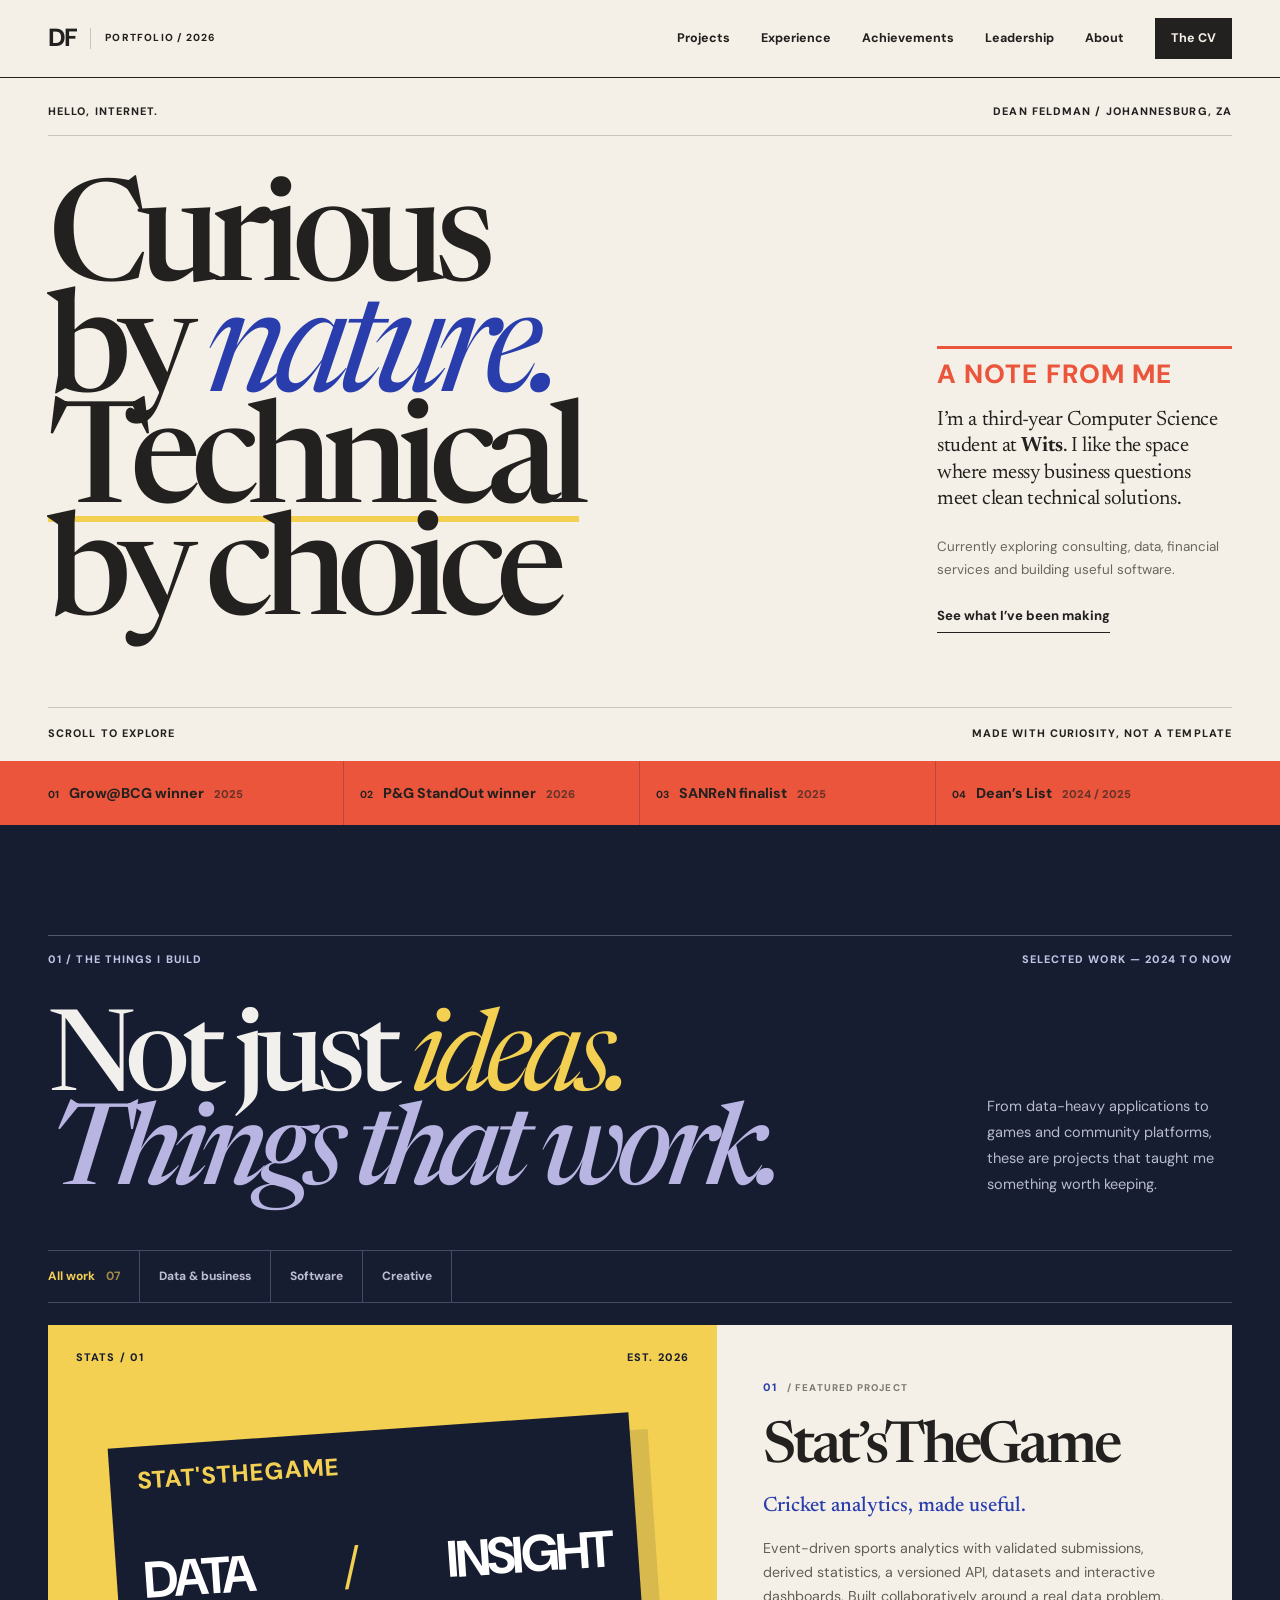
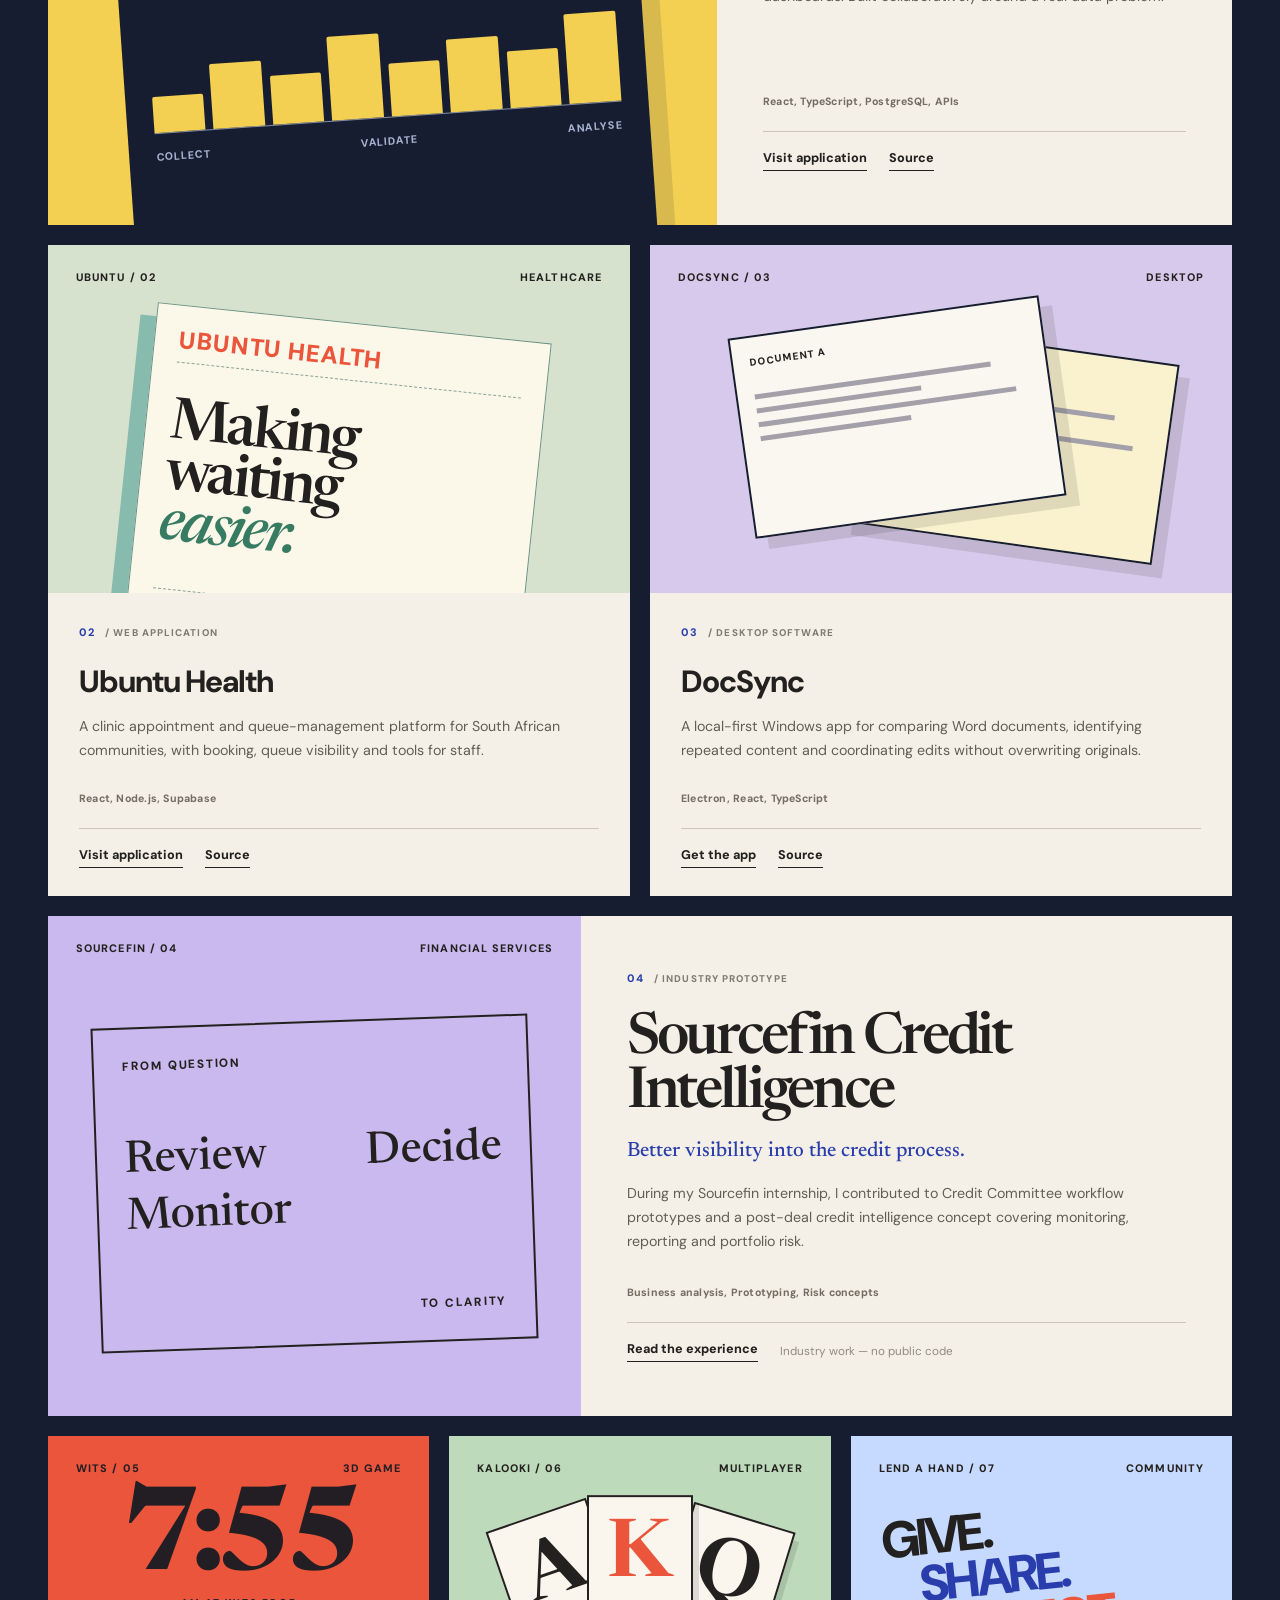
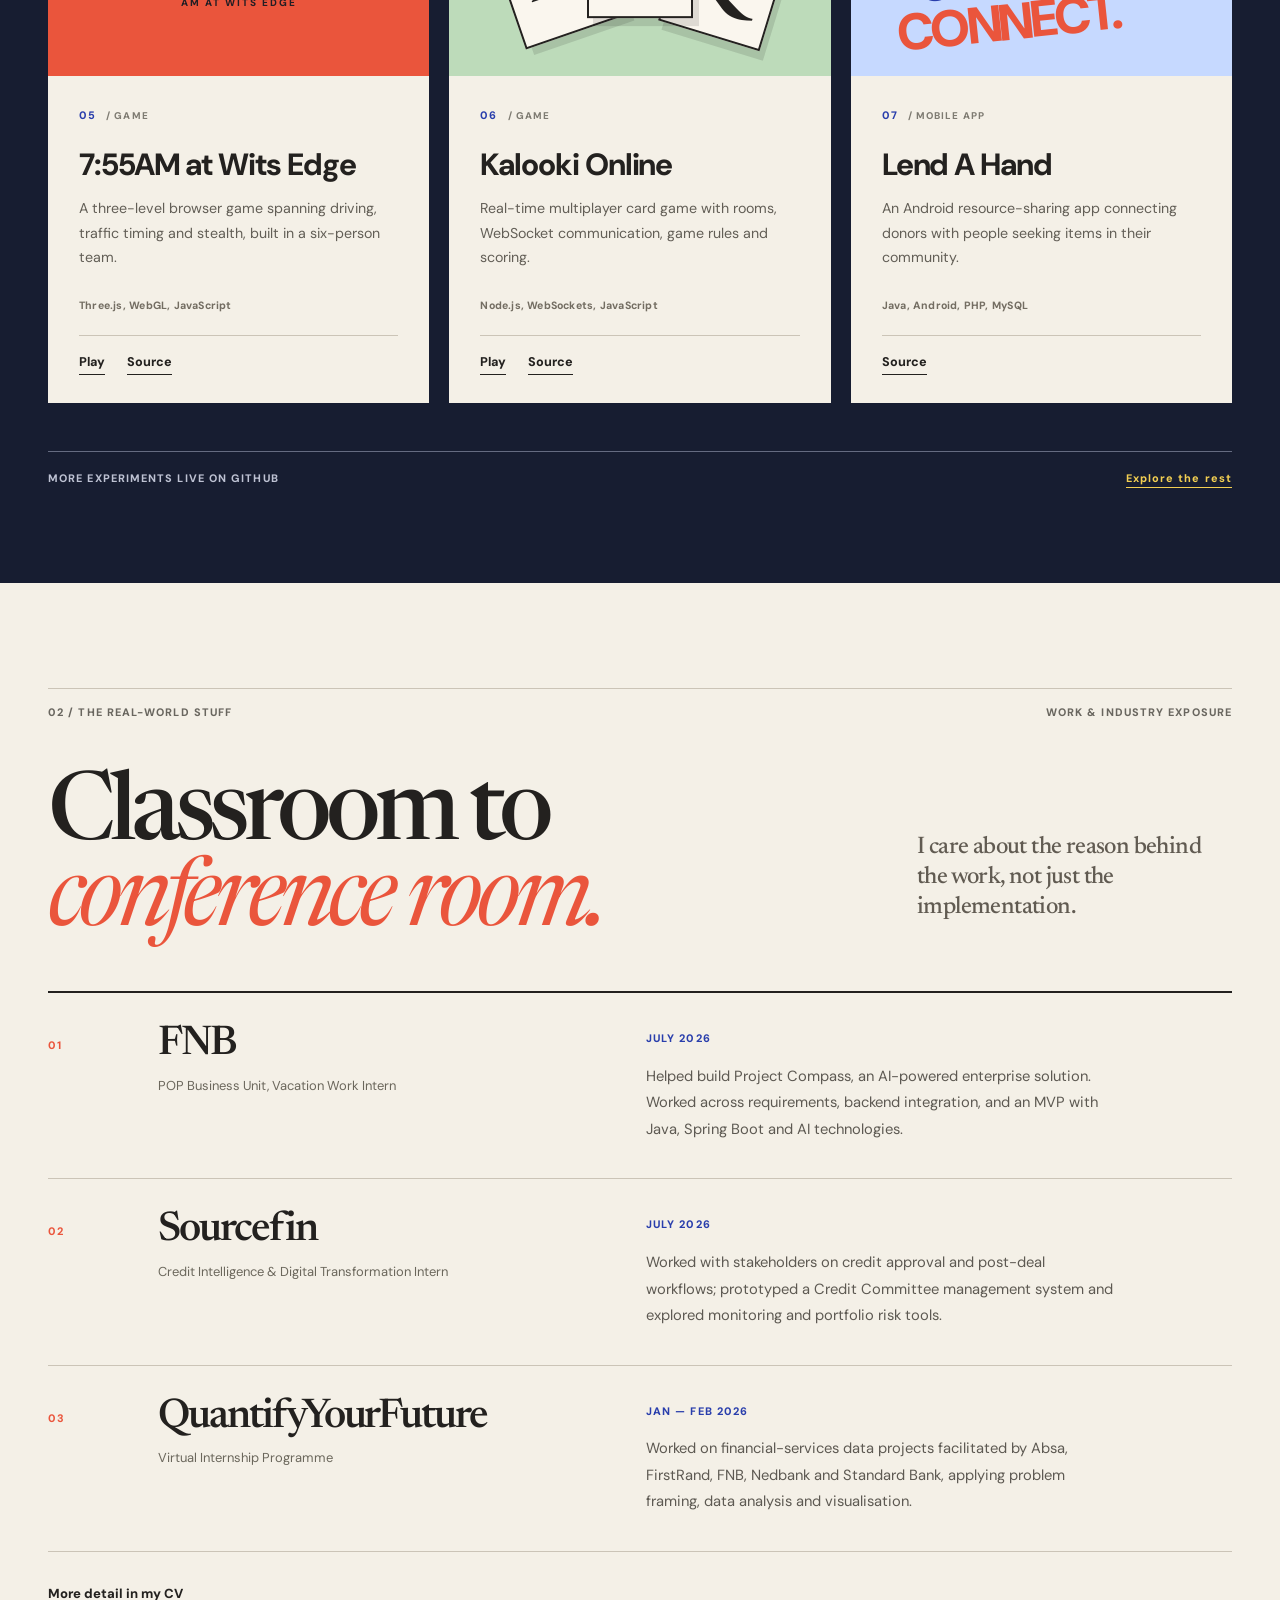
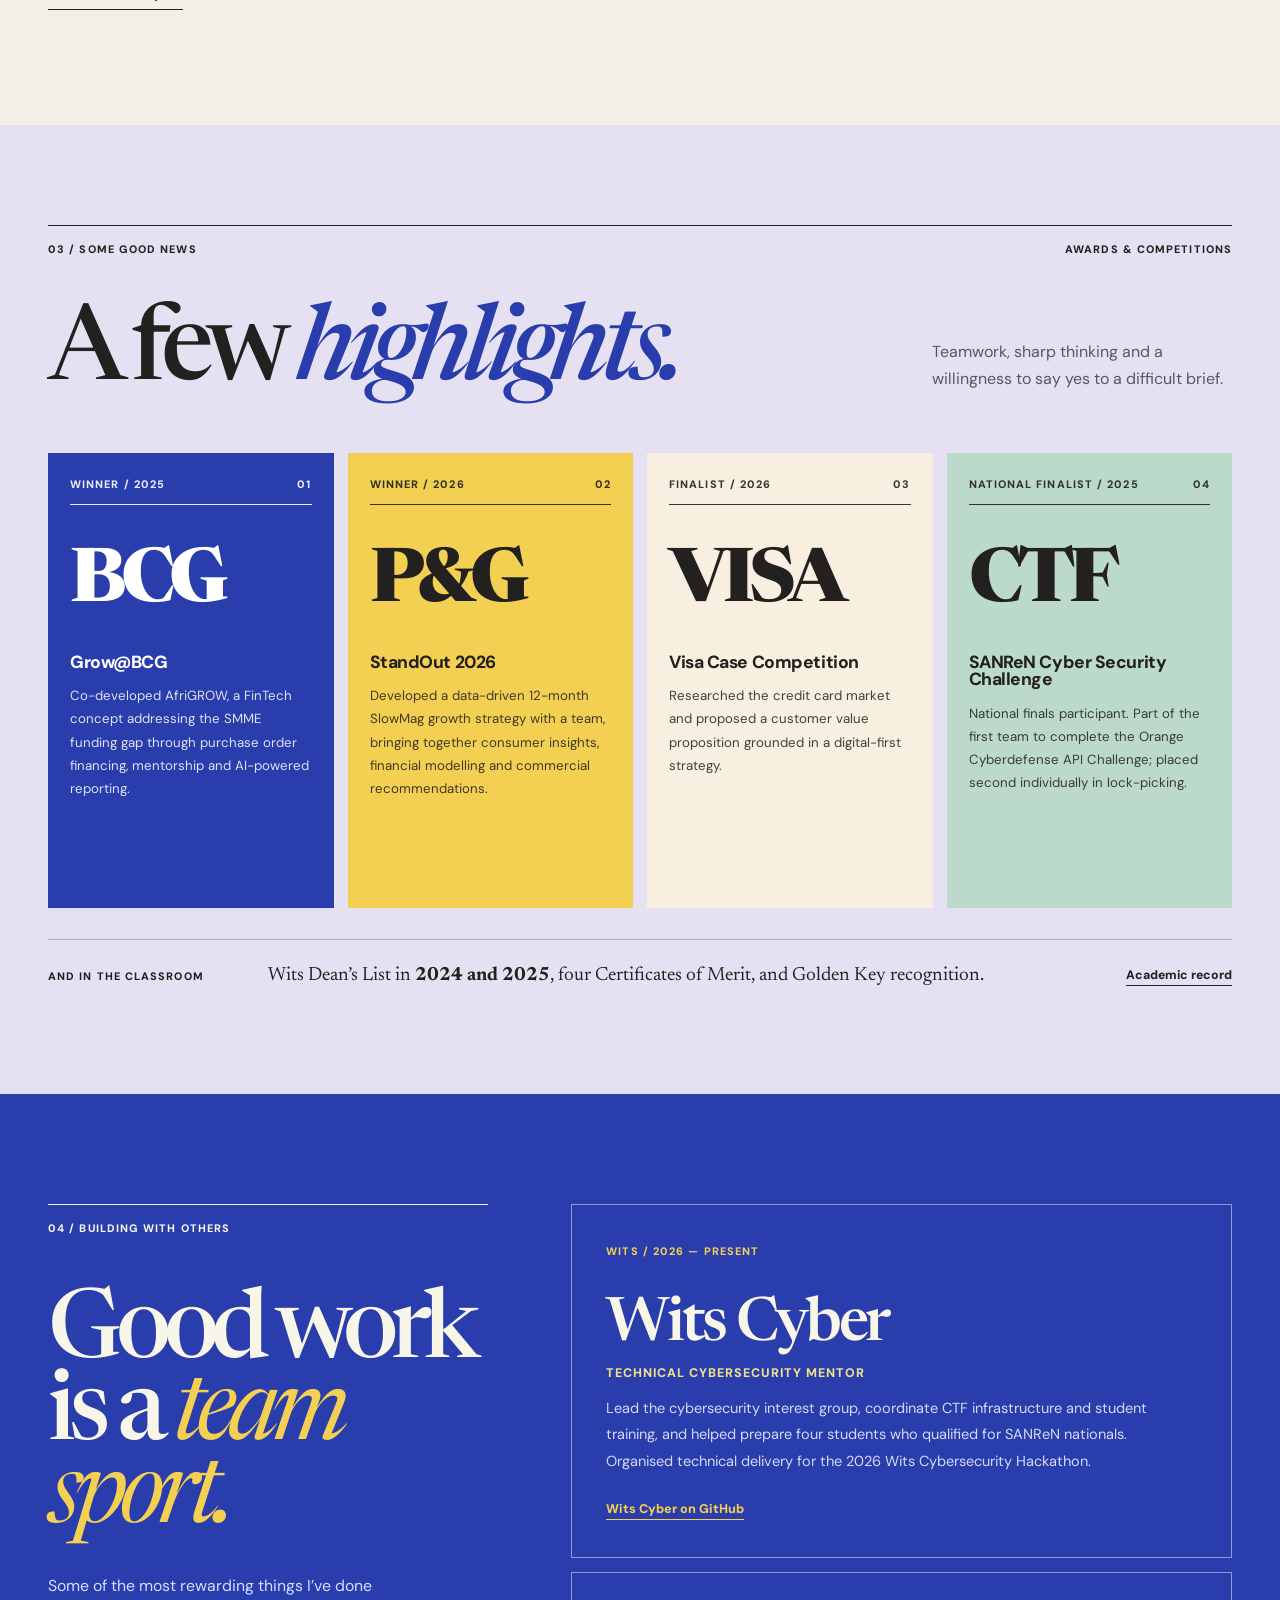
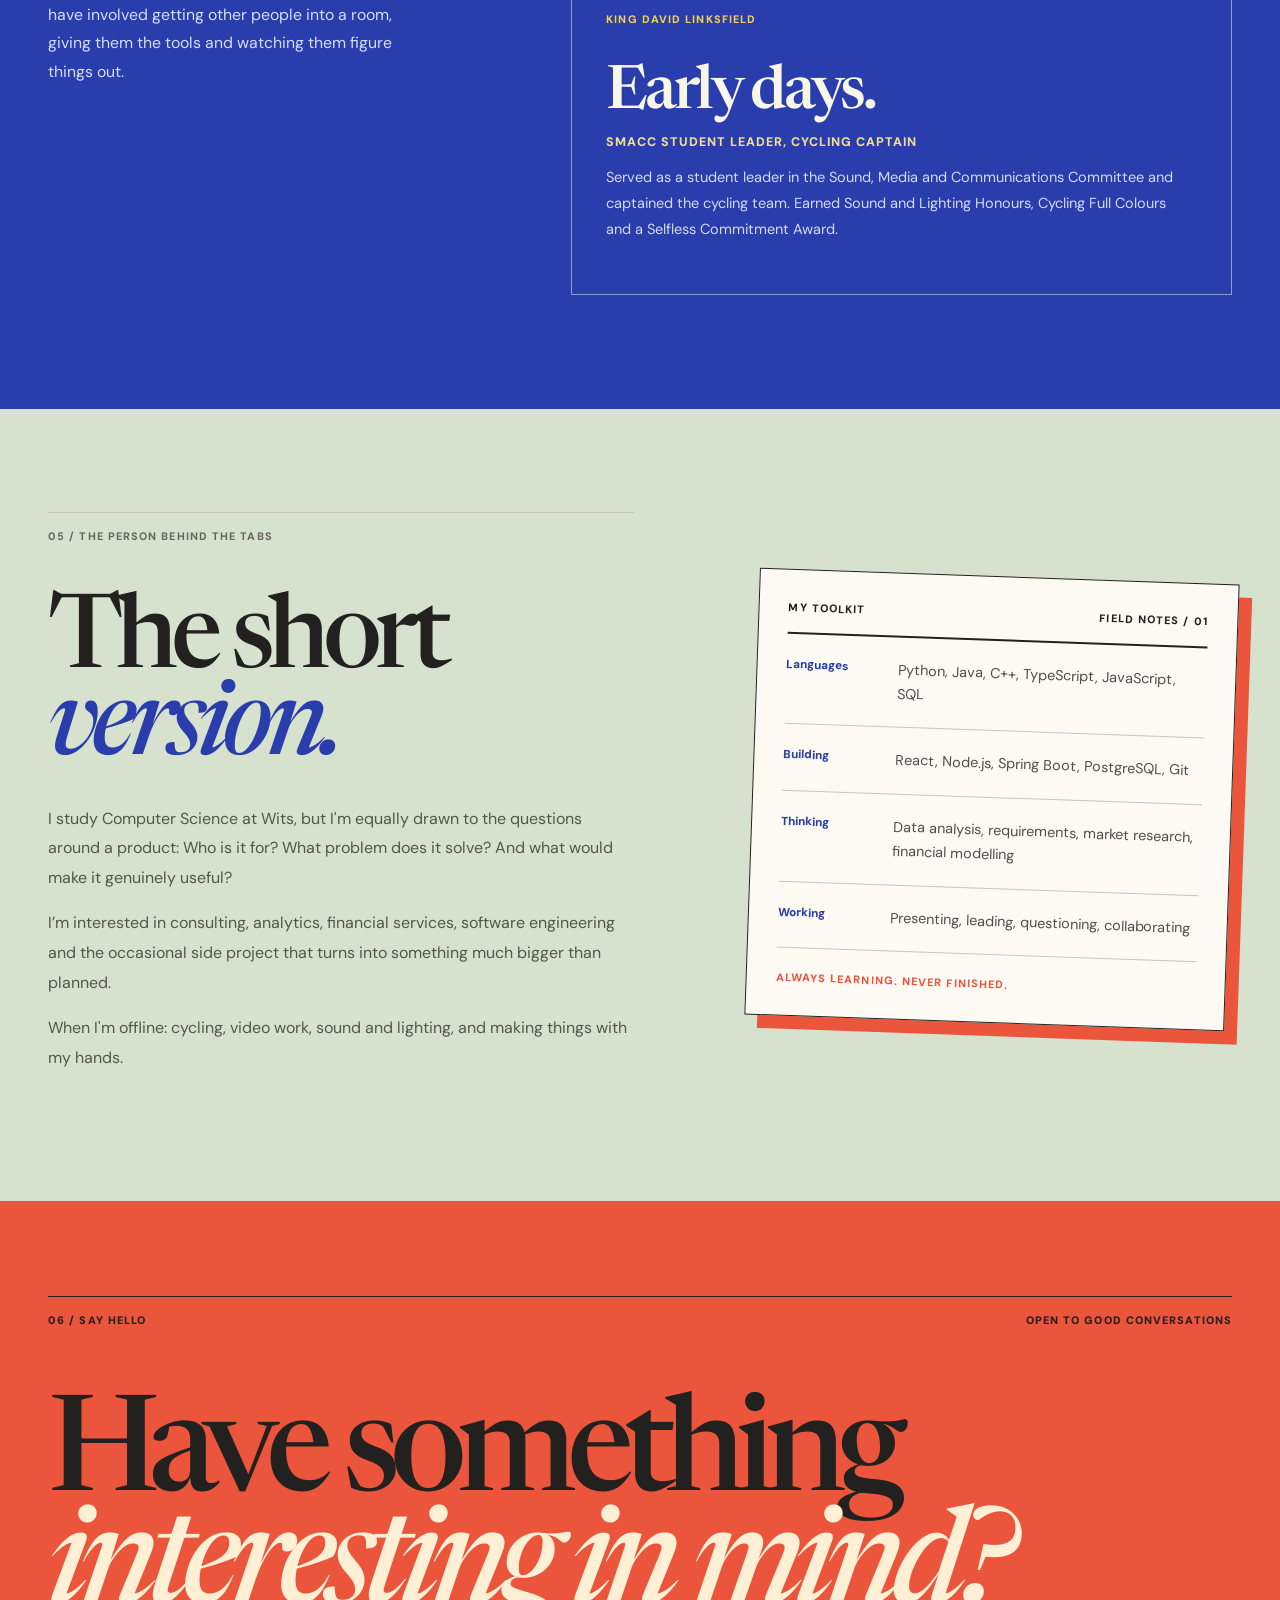
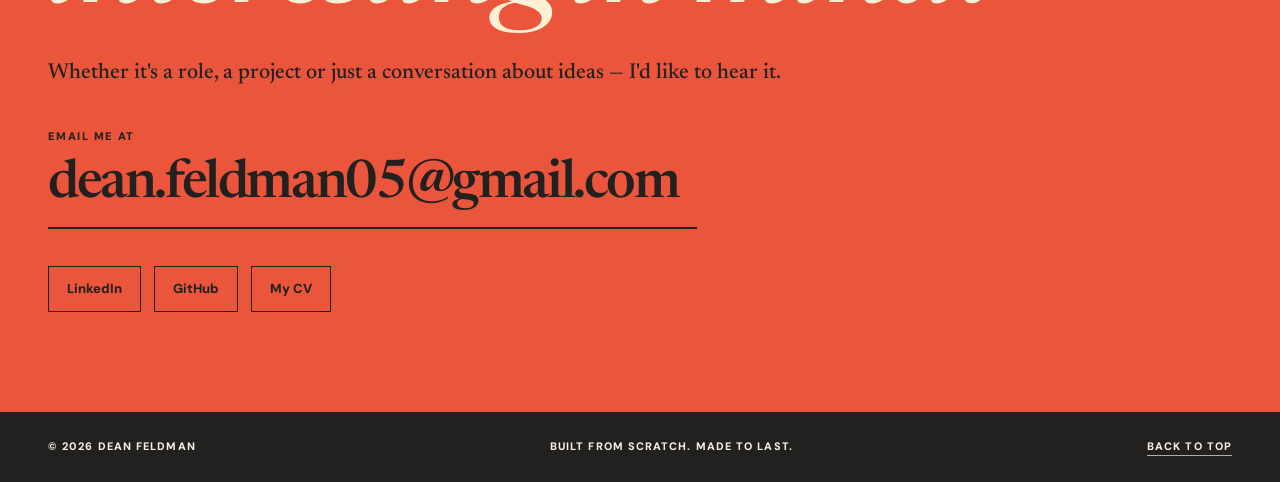
==== index.html @ 4b9ccbca "Remove decorative symbol glyphs from all portfolio sections and artwork" ====
<!doctype html>
<html lang="en">
<head>
  <meta charset="utf-8">
  <meta name="viewport" content="width=device-width, initial-scale=1">
  <meta name="description" content="Dean Feldman — Computer Science student at Wits. Explore projects, analytics, internships, case competition wins, and cybersecurity leadership.">
  <meta name="theme-color" content="#f4f0e7">
  <meta property="og:type" content="website">
  <meta property="og:title" content="Dean Feldman | Portfolio">
  <meta property="og:url" content="https://deanfeldman.github.io/">
  <link rel="canonical" href="https://deanfeldman.github.io/">
  <meta property="og:description" content="A computer scientist who cares about the question before the code. Projects, experience and everything in between.">
  <title>Dean Feldman | Portfolio</title>
  <link rel="icon" type="image/svg+xml" href="assets/df-editorial.svg">
  <link rel="preconnect" href="https://fonts.googleapis.com">
  <link rel="preconnect" href="https://fonts.gstatic.com" crossorigin>
  <link href="https://fonts.googleapis.com/css2?family=DM+Sans:wght@400;500;600;700;800&family=Newsreader:opsz,wght@6..72,400;6..72,500;6..72,600;6..72,700&display=swap" rel="stylesheet">
  <link rel="stylesheet" href="styles.css">
  <script src="script.js" defer></script>
</head>
<body>
  <a class="skip-link" href="#main">Skip to content</a>
  <header class="site-header" id="top">
    <div class="wrap header-inner">
      <a class="site-logo" href="#top" aria-label="Dean Feldman — home">DF<span class="logo-rule"></span><span class="logo-caption">PORTFOLIO / 2026</span></a>
      <button type="button" class="menu-toggle" aria-controls="site-nav" aria-expanded="false" aria-label="Open navigation"><span></span><span></span></button>
      <nav class="site-nav" id="site-nav" aria-label="Main navigation">
        <a href="#work">Projects</a><a href="#experience">Experience</a><a href="#recognition">Achievements</a><a href="#leadership">Leadership</a><a href="#about">About</a>
        <a class="nav-cv" href="cv.html">The CV</a>
      </nav>
    </div>
  </header>
  <main id="main">
    <section class="hero wrap" aria-labelledby="hero-title">
      <div class="hero-topline"><span>HELLO, INTERNET.</span><span>DEAN FELDMAN / JOHANNESBURG, ZA</span></div>
      <div class="hero-headline">
        <div class="hero-heading-area">
          <h1 id="hero-title">Curious<br>by <em>nature.</em><br><span class="scribble">Technical</span><br>by choice</h1>
        </div>
        <aside class="hero-note">
          <div class="note-top"><span>A NOTE FROM ME</span></div>
          <p>I’m a third-year Computer Science student at <strong>Wits</strong>. I like the space where messy business questions meet clean technical solutions.</p>
          <p class="note-small">Currently exploring consulting, data, financial services and building useful software.</p>
          <a href="#work" class="arrow-link">See what I’ve been making</a>
        </aside>
      </div>
      <div class="hero-bottom"><span>SCROLL TO EXPLORE </span><span>MADE WITH CURIOSITY, NOT A TEMPLATE</span></div>
    </section>

    <section class="ticker" aria-label="Recent highlights">
      <div class="wrap ticker-inner">
        <p><strong>01</strong> Grow@BCG winner <span>2025</span></p>
        <p><strong>02</strong> P&amp;G StandOut winner <span>2026</span></p>
        <p><strong>03</strong> SANReN finalist <span>2025</span></p>
        <p><strong>04</strong> Dean’s List <span>2024 / 2025</span></p>
      </div>
    </section>

    <section class="work-section" id="work" aria-labelledby="work-title">
      <div class="wrap">
        <div class="section-kicker"><span>01 / THE THINGS I BUILD</span><span>SELECTED WORK — 2024 TO NOW</span></div>
        <div class="work-head">
          <h2 id="work-title">Not just <i>ideas.</i><br><span>Things that work.</span></h2>
          <p>From data-heavy applications to games and community platforms, these are projects that taught me something worth keeping.</p>
        </div>
        <div class="project-filters" role="group" aria-label="Filter projects">
          <button type="button" class="filter-button is-active" data-filter="all" aria-pressed="true">All work <span>07</span></button>
          <button type="button" class="filter-button" data-filter="analytics" aria-pressed="false">Data &amp; business</button>
          <button type="button" class="filter-button" data-filter="software" aria-pressed="false">Software</button>
          <button type="button" class="filter-button" data-filter="creative" aria-pressed="false">Creative</button>
        </div>
        <p id="filter-status" class="visually-hidden" aria-live="polite">Showing all 7 projects.</p>
        <div class="project-grid">
          <article class="project project-wide" data-category="analytics">
            <div class="project-art art-stats" aria-label="Decorative cricket analytics data illustration">
              <div class="art-meta"><span>STATS / 01</span><span>EST. 2026</span></div>
              <div class="scoreboard">
                <div class="scoreboard-top"><span>STAT'STHEGAME</span></div>
                <div class="scoreboard-runs"><b>DATA</b><span>/</span><b>INSIGHT</b></div>
                <div class="scoreboard-lines"><i></i><i></i><i></i><i></i><i></i><i></i><i></i><i></i></div>
                <div class="scoreboard-foot"><span>COLLECT</span><span>VALIDATE</span><span>ANALYSE</span></div>
              </div>
            </div>
            <div class="project-details">
              <div class="project-no">01 <span>/ FEATURED PROJECT</span></div>
              <h3>Stat’sTheGame</h3>
              <p class="project-descriptor">Cricket analytics, made useful.</p>
              <p>Event-driven sports analytics with validated submissions, derived statistics, a versioned API, datasets and interactive dashboards. Built collaboratively around a real data problem.</p>
              <div class="tech-line">React, TypeScript, PostgreSQL, APIs</div>
              <div class="project-actions"><a href="https://sport-analytics-tool-web.pages.dev/" target="_blank" rel="noopener noreferrer">Visit application</a><a href="https://github.com/DeanFeldman/StatsTheGame" target="_blank" rel="noopener noreferrer">Source</a></div>
            </div>
          </article>

          <article class="project" data-category="software">
            <div class="project-art art-health" aria-label="Decorative clinic appointment illustration">
              <div class="art-meta"><span>UBUNTU / 02</span><span>HEALTHCARE</span></div>
              <div class="queue-ticket">
                <div class="queue-ticket-top"><span>UBUNTU HEALTH</span></div>
                <p>Making<br>waiting<br><em>easier.</em></p>
                <div class="queue-ticket-bottom"><span>BOOK</span><span>TRACK</span><span>MANAGE</span></div>
              </div>
            </div>
            <div class="project-details">
              <div class="project-no">02 <span>/ WEB APPLICATION</span></div>
              <h3>Ubuntu Health</h3>
              <p>A clinic appointment and queue-management platform for South African communities, with booking, queue visibility and tools for staff.</p>
              <div class="tech-line">React, Node.js, Supabase</div>
              <div class="project-actions"><a href="https://ubuntu-health-geb6dbegejfmenc7.southafricanorth-01.azurewebsites.net" target="_blank" rel="noopener noreferrer">Visit application</a><a href="https://github.com/DeanFeldman/Ubuntu-Health" target="_blank" rel="noopener noreferrer">Source</a></div>
            </div>
          </article>

          <article class="project" data-category="software">
            <div class="project-art art-docs" aria-label="Decorative document comparison illustration">
              <div class="art-meta"><span>DOCSYNC / 03</span><span>DESKTOP</span></div>
              <div class="doc-stack">
                <div class="doc-sheet doc-sheet-back"><span>DOCUMENT B</span><i></i><i></i><i></i><i></i></div>
                <div class="doc-sheet doc-sheet-front"><span>DOCUMENT A</span><i></i><i></i><i></i><i></i></div>
              </div>
            </div>
            <div class="project-details">
              <div class="project-no">03 <span>/ DESKTOP SOFTWARE</span></div>
              <h3>DocSync</h3>
              <p>A local-first Windows app for comparing Word documents, identifying repeated content and coordinating edits without overwriting originals.</p>
              <div class="tech-line">Electron, React, TypeScript</div>
              <div class="project-actions"><a href="https://github.com/DeanFeldman/DocSync/releases/latest" target="_blank" rel="noopener noreferrer">Get the app</a><a href="https://github.com/DeanFeldman/DocSync" target="_blank" rel="noopener noreferrer">Source</a></div>
            </div>
          </article>

          <article class="project project-wide project-feature-split" data-category="analytics">
            <div class="project-art art-credit" aria-label="Decorative credit decision workflow illustration">
              <div class="art-meta"><span>SOURCEFIN / 04</span><span>FINANCIAL SERVICES</span></div>
              <div class="credit-display">
                <div class="credit-label">FROM QUESTION</div>
                <div class="credit-path"><span>Review</span><span>Decide</span><span>Monitor</span></div>
                <div class="credit-label">TO CLARITY</div>
              </div>
            </div>
            <div class="project-details">
              <div class="project-no">04 <span>/ INDUSTRY PROTOTYPE</span></div>
              <h3>Sourcefin Credit Intelligence</h3>
              <p class="project-descriptor">Better visibility into the credit process.</p>
              <p>During my Sourcefin internship, I contributed to Credit Committee workflow prototypes and a post-deal credit intelligence concept covering monitoring, reporting and portfolio risk.</p>
              <div class="tech-line">Business analysis, Prototyping, Risk concepts</div>
              <div class="project-actions"><a href="#experience">Read the experience</a><span class="quiet-note">Industry work — no public code</span></div>
            </div>
          </article>

          <article class="project project-small" data-category="creative">
            <div class="project-art art-commute"><div class="art-meta"><span>WITS / 05</span><span>3D GAME</span></div><div class="commute-poster"><span>7:55</span><small>AM AT WITS EDGE</small></div></div>
            <div class="project-details"><div class="project-no">05 <span>/ GAME</span></div><h3>7:55AM at Wits Edge</h3><p>A three-level browser game spanning driving, traffic timing and stealth, built in a six-person team.</p><div class="tech-line">Three.js, WebGL, JavaScript</div><div class="project-actions"><a href="https://wmc.ms.wits.ac.za/students/sgroup3883/index.html" target="_blank" rel="noopener noreferrer">Play</a><a href="https://github.com/DeanFeldman/Wits-commute-simulator" target="_blank" rel="noopener noreferrer">Source</a></div></div>
          </article>

          <article class="project project-small" data-category="creative">
            <div class="project-art art-kalooki"><div class="art-meta"><span>KALOOKI / 06</span><span>MULTIPLAYER</span></div><div class="playing-cards"><span>A</span><span>K</span><span>Q</span></div></div>
            <div class="project-details"><div class="project-no">06 <span>/ GAME</span></div><h3>Kalooki Online</h3><p>Real-time multiplayer card game with rooms, WebSocket communication, game rules and scoring.</p><div class="tech-line">Node.js, WebSockets, JavaScript</div><div class="project-actions"><a href="https://kalooki.onrender.com/" target="_blank" rel="noopener noreferrer">Play</a><a href="https://github.com/DeanFeldman/Kalooki" target="_blank" rel="noopener noreferrer">Source</a></div></div>
          </article>

          <article class="project project-small" data-category="software">
            <div class="project-art art-hand"><div class="art-meta"><span>LEND A HAND / 07</span><span>COMMUNITY</span></div><div class="hand-poster"><span>GIVE.</span><span>SHARE.</span><span>CONNECT.</span></div></div>
            <div class="project-details"><div class="project-no">07 <span>/ MOBILE APP</span></div><h3>Lend A Hand</h3><p>An Android resource-sharing app connecting donors with people seeking items in their community.</p><div class="tech-line">Java, Android, PHP, MySQL</div><div class="project-actions"><a href="https://github.com/DeanFeldman/Lend-A-HAND-" target="_blank" rel="noopener noreferrer">Source</a></div></div>
          </article>
        </div>
        <div class="after-work"><span>MORE EXPERIMENTS LIVE ON GITHUB</span><a href="https://github.com/DeanFeldman" target="_blank" rel="noopener noreferrer">Explore the rest</a></div>
      </div>
    </section>

    <section class="experience-section" id="experience" aria-labelledby="experience-title">
      <div class="wrap">
        <div class="section-kicker ink-kicker"><span>02 / THE REAL-WORLD STUFF</span><span>WORK &amp; INDUSTRY EXPOSURE</span></div>
        <div class="experience-heading"><h2 id="experience-title">Classroom to<br><em>conference room.</em></h2><p>I care about the reason behind the work, not just the implementation.</p></div>
        <div class="experience-list">
          <article class="exp-entry"><div class="exp-index">01</div><div class="exp-title"><h3>FNB</h3><p>POP Business Unit, Vacation Work Intern</p></div><div class="exp-body"><span>JULY 2026</span><p>Helped build Project Compass, an AI-powered enterprise solution. Worked across requirements, backend integration, and an MVP with Java, Spring Boot and AI technologies.</p></div></article>
          <article class="exp-entry"><div class="exp-index">02</div><div class="exp-title"><h3>Sourcefin</h3><p>Credit Intelligence &amp; Digital Transformation Intern</p></div><div class="exp-body"><span>JULY 2026</span><p>Worked with stakeholders on credit approval and post-deal workflows; prototyped a Credit Committee management system and explored monitoring and portfolio risk tools.</p></div></article>
          <article class="exp-entry"><div class="exp-index">03</div><div class="exp-title"><h3>QuantifyYourFuture</h3><p>Virtual Internship Programme</p></div><div class="exp-body"><span>JAN — FEB 2026</span><p>Worked on financial-services data projects facilitated by Absa, FirstRand, FNB, Nedbank and Standard Bank, applying problem framing, data analysis and visualisation.</p></div></article>
        </div>
        <a class="simple-link" href="cv.html">More detail in my CV</a>
      </div>
    </section>

    <section class="recognition-section" id="recognition" aria-labelledby="recognition-title">
      <div class="wrap">
        <div class="section-kicker"><span>03 / SOME GOOD NEWS</span><span>AWARDS &amp; COMPETITIONS</span></div>
        <div class="recognition-heading"><h2 id="recognition-title">A few <em>highlights.</em></h2><p>Teamwork, sharp thinking and a willingness to say yes to a difficult brief.</p></div>
        <div class="awards">
          <article class="award award-bcg"><div class="award-top"><span>WINNER / 2025</span><span>01</span></div><div class="award-mark">BCG</div><h3>Grow@BCG</h3><p>Co-developed AfriGROW, a FinTech concept addressing the SMME funding gap through purchase order financing, mentorship and AI-powered reporting.</p></article>
          <article class="award award-pg"><div class="award-top"><span>WINNER / 2026</span><span>02</span></div><div class="award-mark">P&amp;G</div><h3>StandOut 2026</h3><p>Developed a data-driven 12-month SlowMag growth strategy with a team, bringing together consumer insights, financial modelling and commercial recommendations.</p></article>
          <article class="award award-visa"><div class="award-top"><span>FINALIST / 2026</span><span>03</span></div><div class="award-mark">VISA</div><h3>Visa Case Competition</h3><p>Researched the credit card market and proposed a customer value proposition grounded in a digital-first strategy.</p></article>
          <article class="award award-sanren"><div class="award-top"><span>NATIONAL FINALIST / 2025</span><span>04</span></div><div class="award-mark">CTF</div><h3>SANReN Cyber Security Challenge</h3><p>National finals participant. Part of the first team to complete the Orange Cyberdefense API Challenge; placed second individually in lock-picking.</p></article>
        </div>
        <div class="academic-note"><span>AND IN THE CLASSROOM</span><p>Wits Dean’s List in <strong>2024 and 2025</strong>, four Certificates of Merit, and Golden Key recognition.</p><a href="cv.html#education">Academic record</a></div>
      </div>
    </section>

    <section class="leadership-section" id="leadership" aria-labelledby="leadership-title">
      <div class="wrap leadership-inner">
        <div class="leadership-intro"><div class="section-kicker"><span>04 / BUILDING WITH OTHERS</span></div><h2 id="leadership-title">Good work<br>is a <em>team sport.</em></h2><p>Some of the most rewarding things I’ve done have involved getting other people into a room, giving them the tools and watching them figure things out.</p></div>
        <div class="leadership-panels">
          <article class="leadership-panel"><span>WITS / 2026 — PRESENT</span><h3>Wits Cyber</h3><p class="panel-role">Technical Cybersecurity Mentor</p><p>Lead the cybersecurity interest group, coordinate CTF infrastructure and student training, and helped prepare four students who qualified for SANReN nationals. Organised technical delivery for the 2026 Wits Cybersecurity Hackathon.</p><a href="https://github.com/DeanFeldman/WitsCyber" target="_blank" rel="noopener noreferrer">Wits Cyber on GitHub</a></article>
          <article class="leadership-panel"><span>KING DAVID LINKSFIELD</span><h3>Early days.</h3><p class="panel-role">SMACC Student Leader, Cycling Captain</p><p>Served as a student leader in the Sound, Media and Communications Committee and captained the cycling team. Earned Sound and Lighting Honours, Cycling Full Colours and a Selfless Commitment Award.</p></article>
        </div>
      </div>
    </section>

    <section class="about-section" id="about" aria-labelledby="about-title">
      <div class="wrap about-inner">
        <div class="about-copy"><div class="section-kicker ink-kicker"><span>05 / THE PERSON BEHIND THE TABS</span></div><h2 id="about-title">The short <em>version.</em></h2><p>I study Computer Science at Wits, but I'm equally drawn to the questions around a product: Who is it for? What problem does it solve? And what would make it genuinely useful?</p><p>I’m interested in consulting, analytics, financial services, software engineering and the occasional side project that turns into something much bigger than planned.</p><p>When I'm offline: cycling, video work, sound and lighting, and making things with my hands.</p></div>
        <div class="about-notebook">
          <div class="notebook-top"><span>MY TOOLKIT</span><span>FIELD NOTES / 01</span></div>
          <dl><div><dt>Languages</dt><dd>Python, Java, C++, TypeScript, JavaScript, SQL</dd></div><div><dt>Building</dt><dd>React, Node.js, Spring Boot, PostgreSQL, Git</dd></div><div><dt>Thinking</dt><dd>Data analysis, requirements, market research, financial modelling</dd></div><div><dt>Working</dt><dd>Presenting, leading, questioning, collaborating</dd></div></dl>
          <div class="notebook-foot">ALWAYS LEARNING. NEVER FINISHED.</div>
        </div>
      </div>
    </section>

    <section class="contact-section" aria-labelledby="contact-title">
      <div class="wrap"><div class="contact-top"><span>06 / SAY HELLO</span><span>OPEN TO GOOD CONVERSATIONS</span></div><h2 id="contact-title">Have something<br><em>interesting in mind?</em></h2><p>Whether it's a role, a project or just a conversation about ideas — I'd like to hear it.</p><a class="contact-email" href="mailto:dean.feldman05@gmail.com" aria-label="Email dean.feldman05@gmail.com"><span class="contact-email-label">EMAIL ME AT</span><strong>dean.feldman05@gmail.com</strong><span class="contact-email-arrow" aria-hidden="true"></span></a><div class="contact-links"><a href="https://www.linkedin.com/in/dean-feldman/" target="_blank" rel="noopener noreferrer">LinkedIn</a><a href="https://github.com/DeanFeldman" target="_blank" rel="noopener noreferrer">GitHub</a><a href="cv.html">My CV</a></div></div>
    </section>
  </main>
  <footer class="footer"><div class="wrap footer-inner"><span>© <span id="year">2026</span> DEAN FELDMAN</span><span>BUILT FROM SCRATCH. MADE TO LAST.</span><a href="#top">BACK TO TOP</a></div></footer>
</body>
</html>
---- styles.css ----
/* Dean Feldman — an editorial portfolio, not a component library */
:root{
  --paper:#f4f0e7;--ink:#23211f;--muted:#69665f;--rule:#cbc4b7;
  --blue:#293eac;--coral:#ea553c;--yellow:#f3cf52;
  --night:#171d31;--sage:#d6e2ce;--lilac:#d7c9ec;
  --display:"Newsreader",Georgia,serif;--body:"DM Sans",Arial,sans-serif;
  --page:min(1330px,calc(100% - 96px));
}
*{box-sizing:border-box}
html{scroll-behavior:smooth;scroll-padding-top:88px}
body{margin:0;background:var(--paper);color:var(--ink);font:400 16px/1.55 var(--body);-webkit-font-smoothing:antialiased}
a{color:inherit;text-decoration:none}
button{font:inherit}
img,svg{max-width:100%}
h1,h2,h3,p{margin-top:0}
h1,h2,h3{line-height:1;letter-spacing:-.035em}
h1,h2{font-family:var(--display);font-weight:500}
h3{font-weight:750}
::selection{color:white;background:var(--blue)}
:focus-visible{outline:3px solid var(--coral);outline-offset:4px}
.wrap{width:var(--page);margin:auto}
.skip-link{position:absolute;top:-100px;left:20px;z-index:101;background:var(--yellow);padding:12px}
.skip-link:focus{top:20px}
.visually-hidden{position:absolute;width:1px;height:1px;overflow:hidden;clip:rect(0,0,0,0);white-space:nowrap}
.site-header{z-index:90;position:sticky;top:0;background:var(--paper);border-bottom:1px solid var(--ink)}
.header-inner{height:77px;display:flex;justify-content:space-between;align-items:center;gap:24px}
.site-logo{display:inline-flex;align-items:center;font-weight:800;font-size:1.55rem;letter-spacing:-.08em;line-height:1}
.logo-dot{color:var(--coral)}
.logo-rule{height:21px;width:1px;background:var(--rule);margin:0 14px}
.logo-caption{font-size:.64rem;letter-spacing:.12em;font-weight:800;white-space:nowrap}
.site-nav{display:flex;align-items:center;gap:31px}
.site-nav a{font-size:.78rem;font-weight:750;transition:color .15s ease}
.site-nav a:not(.nav-cv):hover{color:var(--coral)}
.site-nav .nav-cv{background:var(--ink);color:var(--paper);padding:11px 16px}
.site-nav .nav-cv:hover{background:var(--blue)}
.menu-toggle{display:none;border:1px solid var(--ink);background:transparent;padding:10px 12px;cursor:pointer}
.menu-toggle span{display:block;width:23px;height:2px;background:var(--ink);margin:4px 0}
.overline,.section-kicker,.hero-topline,.hero-bottom,.art-meta,.project-no,.project-filters,.tech-line,.after-work,.exp-index,.exp-body>span,.award-top,.academic-note>span,.leadership-panel>span,.notebook-top,.notebook-foot,.contact-top,.footer{font-size:.68rem;font-weight:800;letter-spacing:.1em}
.hero{padding-top:25px}
.hero-topline{display:flex;justify-content:space-between;gap:15px;padding-bottom:15px;border-bottom:1px solid var(--rule)}
.hero-headline{display:grid;grid-template-columns:minmax(0,1fr) 295px;gap:4.5%;align-items:end;padding:56px 0 70px}
.overline{display:flex;align-items:center;gap:10px;color:var(--blue);margin:0 0 32px}
.marker{width:10px;height:10px;display:inline-block;border-radius:50%;background:var(--coral)}
.hero h1{font-size:clamp(5.9rem,11vw,11.2rem);line-height:.79;margin:0;letter-spacing:-.075em}
.hero h1 em{font-weight:400;font-style:italic;color:var(--blue)}
.hero h1 .scribble{text-decoration:underline;text-decoration-thickness:6px;text-underline-offset:14px;text-decoration-color:var(--yellow)}
.hero-period{color:var(--coral)}
.hero-note{max-width:295px;border-top:3px solid var(--coral);padding:18px 0 4px;position:relative}
.note-top{display:flex;justify-content:space-between;font-size:.67rem;letter-spacing:.1em;font-weight:800;color:var(--coral);margin-bottom:25px}
.note-top span:last-child{font-size:1.65rem;line-height:.6}
.hero-note p:not(.note-small){font-size:1.3rem;font-family:var(--display);line-height:1.27;letter-spacing:-.02em}
.hero-note p strong{font-weight:650}
.hero-note .note-small{font-size:.84rem;line-height:1.7;color:var(--muted);margin:22px 0}
.arrow-link,.simple-link{font-size:.82rem;display:inline-flex;gap:24px;align-items:center;border-bottom:1px solid var(--ink);padding-bottom:5px;font-weight:800}
.arrow-link:hover,.simple-link:hover{color:var(--blue);border-color:var(--blue)}
.hero-bottom{display:flex;justify-content:space-between;gap:15px;border-top:1px solid var(--rule);padding:17px 0 19px}
.ticker{background:var(--coral);color:var(--ink)}
.ticker-inner{display:grid;grid-template-columns:repeat(4,1fr)}
.ticker-inner p{margin:0;display:flex;flex-wrap:wrap;gap:10px;align-items:baseline;padding:21px 16px;border-right:1px solid rgba(35,33,31,.24);font-weight:800;font-size:.89rem}
.ticker-inner p:first-child{padding-left:0}
.ticker-inner p:last-child{border:0}
.ticker-inner strong{font-size:.64rem}
.ticker-inner p span{font-size:.7rem;opacity:.65}
.section-kicker{display:flex;justify-content:space-between;gap:20px;border-top:1px solid currentColor;padding-top:15px}
.work-section{background:var(--night);color:#f2f0ed;padding:110px 0 95px}
.work-section .section-kicker{color:#bdc5e6;border-color:#515971}
.work-head{display:flex;justify-content:space-between;align-items:end;gap:45px;padding:50px 0 46px}
.work-head h2{font-size:clamp(4.9rem,8.8vw,9.1rem);line-height:.83;letter-spacing:-.07em;margin:0;max-width:930px}
.work-head h2 i{font-weight:400;color:var(--yellow)}
.work-head h2 span{font-style:italic;color:#b8b5e2}
.work-head>p{max-width:245px;color:#b8bbcc;font-size:.91rem;line-height:1.8;margin-bottom:6px}
.project-filters{display:flex;gap:0;flex-wrap:wrap;border-top:1px solid #444b64;border-bottom:1px solid #444b64;margin-bottom:22px}
.filter-button{appearance:none;background:transparent;border:0;border-right:1px solid #444b64;cursor:pointer;padding:16px 19px;color:#bcbdd0;font-size:.75rem;font-weight:750}
.filter-button:first-child{padding-left:0}
.filter-button:hover,.filter-button.is-active{color:var(--yellow)}
.filter-button span{opacity:.62;margin-left:8px}
.project-grid{display:grid;grid-template-columns:repeat(12,minmax(0,1fr));gap:20px}
.project[hidden]{display:none!important}
.project{grid-column:span 6;background:var(--paper);color:var(--ink);min-width:0;display:flex;flex-direction:column}
.project-wide{grid-column:span 12;display:grid;grid-template-columns:1.13fr .87fr}
.project-feature-split{grid-template-columns:.9fr 1.1fr}
.project-small{grid-column:span 4}
.project-art{position:relative;min-height:348px;overflow:hidden;isolation:isolate}
.project-wide>.project-art{min-height:500px}
.project-small .project-art{min-height:240px}
.art-meta{position:absolute;z-index:4;left:28px;right:28px;top:24px;display:flex;justify-content:space-between;gap:14px}
.project-details{padding:31px 31px 28px;display:flex;flex-direction:column;min-height:290px}
.project-wide .project-details{padding:54px 46px;justify-content:center}
.project-no{display:flex;align-items:center;gap:10px;color:var(--blue);margin-bottom:26px}
.project-no>span{color:#7e7b72;font-size:.61rem}
.project-details h3{font-size:clamp(1.7rem,2.4vw,2.65rem);margin-bottom:16px}
.project-wide .project-details h3{font-size:clamp(2.6rem,4.5vw,4.9rem);font-family:var(--display);font-weight:550;letter-spacing:-.055em;line-height:.94}
.project-details p{line-height:1.7;font-size:.89rem;color:#625e56;margin-bottom:21px}
.project-details .project-descriptor{font:500 1.3rem/1.25 var(--display);color:var(--blue);margin:2px 0 16px}
.tech-line{font-size:.66rem;color:#736d62;letter-spacing:.02em;font-weight:750;margin-top:auto;padding-top:8px}
.tech-line span{color:var(--coral);margin:0 5px}
.project-actions{display:flex;gap:22px;flex-wrap:wrap;align-items:center;margin-top:21px;border-top:1px solid var(--rule);padding-top:16px}
.project-actions a{font-weight:800;font-size:.79rem;border-bottom:1px solid currentColor;padding-bottom:2px}
.project-actions a:hover{color:var(--coral)}
.quiet-note{font-size:.73rem;color:#918b81}
.art-stats{background:var(--yellow);color:var(--night)}
.art-health{background:var(--sage)}
.art-docs{background:var(--lilac)}
.art-credit{background:#c9b9ee}
.art-commute{background:var(--coral);color:#231e24}
.art-kalooki{background:#bddbba}
.art-hand{background:#c6d9ff}
.scoreboard{position:absolute;left:11%;right:11%;top:21%;bottom:-7%;background:var(--night);color:white;transform:rotate(-4deg);padding:28px 27px;box-shadow:18px 18px 0 rgba(23,29,49,.12)}
.scoreboard-top,.scoreboard-foot{display:flex;justify-content:space-between;gap:12px;font-size:.67rem;font-weight:800;letter-spacing:.09em}
.scoreboard-top{color:var(--yellow)}
.scoreboard-top span:last-child{font-size:1.5rem;line-height:.5}
.scoreboard-runs{display:flex;align-items:center;justify-content:space-between;font-size:clamp(1.8rem,4vw,5rem);letter-spacing:-.07em;margin:55px 0 22px}
.scoreboard-runs span{font-weight:300;color:var(--yellow)}
.scoreboard-lines{display:flex;align-items:end;gap:8px;height:92px;border-bottom:1px solid #7f8da6}
.scoreboard-lines i{flex:1;background:var(--yellow);height:40%;border-radius:2px 2px 0 0}
.scoreboard-lines i:nth-child(2){height:72%}.scoreboard-lines i:nth-child(3){height:54%}.scoreboard-lines i:nth-child(4){height:93%}.scoreboard-lines i:nth-child(5){height:59%}.scoreboard-lines i:nth-child(6){height:81%}.scoreboard-lines i:nth-child(7){height:63%}.scoreboard-lines i:nth-child(8){height:99%}
.scoreboard-foot{margin-top:15px;color:#a6b2d0}
.queue-ticket{position:absolute;left:16%;top:22%;width:68%;height:87%;background:#fcf8e9;border:1px solid #6b9387;padding:24px;transform:rotate(6deg);box-shadow:-16px 14px 0 #87bbae}
.queue-ticket-top,.queue-ticket-bottom{display:flex;justify-content:space-between;gap:8px;font-size:.58rem;letter-spacing:.1em;font-weight:850;border-bottom:1px dashed #87a498;padding-bottom:13px}
.queue-ticket-top span:last-child{font-size:1.5rem;line-height:.8;color:var(--coral)}
.queue-ticket p{font:550 clamp(2.4rem,4.5vw,5.4rem)/.88 var(--display);letter-spacing:-.05em;margin:37px 0}
.queue-ticket p em{color:#377b62}
.queue-ticket-bottom{border:0;border-top:1px dashed #87a498;padding-top:13px}
.doc-stack{position:absolute;inset:0;display:grid;place-items:center}
.doc-sheet{position:absolute;width:54%;height:58%;background:#faf7f0;border:2px solid var(--night);padding:17px;box-shadow:12px 12px 0 rgba(36,33,31,.12)}
.doc-sheet-back{transform:translate(22%,12%) rotate(8deg);background:#faf2cf}
.doc-sheet-front{transform:translate(-14%,-1%) rotate(-8deg)}
.doc-sheet>span{display:block;font-size:.63rem;font-weight:800;letter-spacing:.1em;margin-bottom:24px}
.doc-sheet i{display:block;height:5px;background:#a3a0aa;margin:9px 0;width:86%}
.doc-sheet i:nth-of-type(2){width:60%}.doc-sheet i:nth-of-type(3){width:94%}.doc-sheet i:nth-of-type(4){width:55%}
.doc-sheet b{position:absolute;right:-24px;bottom:-12px;width:52px;height:52px;display:grid;place-items:center;background:var(--coral);border:2px solid var(--night);font-size:1.6rem}
.credit-display{position:absolute;inset:21% 9% 14%;border:2px solid var(--ink);padding:28px;display:flex;flex-direction:column;justify-content:space-between;transform:rotate(-2deg)}
.credit-label{font-weight:800;font-size:.74rem;letter-spacing:.15em}
.credit-path{display:flex;justify-content:space-between;align-items:center;gap:12px;flex-wrap:wrap;font:500 clamp(1.6rem,3.5vw,3.8rem)/1 var(--display)}
.credit-path b{font-family:var(--body);color:var(--coral)}
.credit-label:last-child{text-align:right}
.commute-poster{position:absolute;left:0;right:0;top:23%;text-align:center;display:flex;flex-direction:column}
.commute-poster>span{font:750 clamp(5rem,9vw,9.5rem)/.9 var(--display);letter-spacing:-.08em}
.commute-poster small{font-size:.62rem;font-weight:800;letter-spacing:.2em}
.playing-cards{position:absolute;inset:18% 8% 5%;display:flex;justify-content:center;align-items:center}
.playing-cards>span{width:33%;max-width:115px;height:67%;background:#faf6ee;border:2px solid var(--ink);font:600 5rem var(--display);display:grid;place-items:center;position:relative;box-shadow:6px 8px 0 rgba(20,20,20,.12)}
.playing-cards>span:first-child{transform:rotate(-19deg) translate(19%,7%)}
.playing-cards>span:nth-child(2){color:var(--coral);transform:rotate(0deg) translateY(-12%);z-index:2}
.playing-cards>span:nth-child(3){transform:rotate(17deg) translate(-16%,8%)}
.playing-cards small{position:absolute;top:5px;left:10px;font:800 1rem var(--body)}
.hand-poster{position:absolute;top:27%;left:9%;right:9%;transform:rotate(-6deg);font:850 clamp(2.5rem,4vw,4.5rem)/.92 var(--body);letter-spacing:-.065em}
.hand-poster span{display:block}
.hand-poster span:nth-child(2){color:var(--blue);margin-left:11%}
.hand-poster span:nth-child(3){color:var(--coral);margin-left:2%}
.after-work{display:flex;justify-content:space-between;gap:15px;border-top:1px solid #656b81;margin-top:48px;padding-top:18px;color:#bec2d3}
.after-work a{color:var(--yellow);border-bottom:1px solid var(--yellow)}
/* Work experience — newspaper list */
.experience-section{background:var(--paper);padding:105px 0 115px}
.ink-kicker{color:var(--muted);border-color:var(--rule)}
.experience-heading{display:grid;grid-template-columns:1fr 315px;gap:40px;align-items:end;padding:53px 0 45px}
.experience-heading h2{font-size:clamp(4.2rem,7.4vw,8rem);letter-spacing:-.065em;line-height:.91;margin:0}
.experience-heading em{color:var(--coral);font-weight:400}
.experience-heading>p{font:500 1.5rem/1.25 var(--display);letter-spacing:-.025em;color:#615b52}
.experience-list{border-top:2px solid var(--ink)}
.exp-entry{display:grid;grid-template-columns:75px minmax(200px,.85fr) minmax(260px,1.1fr);gap:35px;border-bottom:1px solid var(--rule);padding:32px 0 36px}
.exp-index{color:var(--coral);padding-top:12px}
.exp-title h3{font:550 clamp(2.1rem,3.2vw,3.5rem)/1 var(--display);letter-spacing:-.05em;margin-bottom:10px}
.exp-title p{color:#6b675c;font-size:.81rem;margin:0}
.exp-body>span{color:var(--blue)}
.exp-body p{margin:13px 0 0;line-height:1.8;color:#5d5952;font-size:.92rem;max-width:470px}
.experience-section .simple-link{margin-top:32px}
/* Recognition — blocks with intentionally different typographic compositions */
.recognition-section{background:#e6e1f2;padding:100px 0 105px}
.recognition-heading{display:flex;justify-content:space-between;gap:42px;align-items:end;margin:45px 0}
.recognition-heading h2{font-size:clamp(4.7rem,8.2vw,8.4rem);margin:0;letter-spacing:-.07em}
.recognition-heading h2 em{color:var(--blue)}
.recognition-heading p{max-width:300px;line-height:1.7;color:#5a5660}
.awards{display:grid;grid-template-columns:repeat(4,minmax(0,1fr));gap:14px}
.award{min-height:455px;padding:23px 22px;display:flex;flex-direction:column;position:relative}
.award-top{display:flex;justify-content:space-between;gap:12px;border-bottom:1px solid currentColor;padding-bottom:11px;opacity:.9}
.award-pg{background:var(--yellow)}
.award-bcg{background:var(--blue);color:white}
.award-visa{background:#f9efe1}
.award-sanren{background:#bcdaca}
.award-mark{font:750 clamp(3.4rem,5.8vw,6.5rem)/.9 var(--display);letter-spacing:-.08em;margin:46px 0 36px;display:flex;justify-content:space-between;gap:6px}
.award h3{font-size:1.1rem;letter-spacing:-.025em;margin-bottom:13px}
.award p{font-size:.83rem;line-height:1.75;margin:0;opacity:.85}
.academic-note{display:grid;grid-template-columns:190px 1fr auto;gap:30px;align-items:center;margin-top:31px;padding-top:24px;border-top:1px solid #b4a9c8}
.academic-note p{margin:0;font-family:var(--display);font-size:1.2rem;line-height:1.3}
.academic-note a{font-size:.77rem;font-weight:800;border-bottom:1px solid}
/* Leadership / cobalt */
.leadership-section{background:var(--blue);color:#f8f5e9;padding:110px 0 114px}
.leadership-inner{display:grid;grid-template-columns:.8fr 1.2fr;gap:7%}
.leadership-intro h2{font-size:clamp(4.9rem,7.5vw,8.2rem);line-height:.86;margin:56px 0 32px;letter-spacing:-.075em}
.leadership-intro h2 em{font-weight:400;color:var(--yellow)}
.leadership-intro>p{max-width:360px;color:#d8dcff;font-size:.99rem;line-height:1.8}
.leadership-panels{display:flex;flex-direction:column;gap:14px}
.leadership-panel{border:1px solid rgba(255,255,255,.48);padding:33px 34px 36px}
.leadership-panel>span{color:var(--yellow)}
.leadership-panel h3{font:550 3.8rem/.95 var(--display);letter-spacing:-.055em;margin:34px 0 10px}
.leadership-panel .panel-role{font-size:.78rem;text-transform:uppercase;letter-spacing:.08em;font-weight:800;color:#f2df8c}
.leadership-panel>p:not(.panel-role){max-width:575px;color:#d5d9f5;font-size:.91rem;line-height:1.8}
.leadership-panel a{display:inline-block;margin-top:10px;border-bottom:1px solid var(--yellow);color:var(--yellow);font-size:.79rem;font-weight:800}
/* About — sage and a literal notebook */
.about-section{background:var(--sage);padding:103px 0 113px}
.about-inner{display:grid;grid-template-columns:1.1fr .9fr;gap:10%}
.about-copy h2{font-size:clamp(4.9rem,8vw,8.5rem);letter-spacing:-.07em;margin:55px 0 30px;line-height:.85}
.about-copy h2 em{color:var(--blue)}
.about-copy>p{max-width:595px;font-size:1rem;line-height:1.85;color:#4f584b}
.about-notebook{align-self:center;transform:rotate(2deg);background:#fdfaf3;border:1px solid var(--ink);box-shadow:13px 13px 0 var(--coral);padding:29px}
.notebook-top{display:flex;justify-content:space-between;border-bottom:2px solid var(--ink);padding-bottom:16px}
.about-notebook dl{margin:0}
.about-notebook dl>div{display:grid;grid-template-columns:95px 1fr;gap:17px;border-bottom:1px solid var(--rule);padding:21px 0}
.about-notebook dt{font-size:.73rem;font-weight:800;color:var(--blue)}
.about-notebook dd{font-size:.9rem;margin:0;color:#534d45;line-height:1.65}
.notebook-foot{margin-top:21px;color:var(--coral)}
/* Closing page */
.contact-section{background:var(--coral);padding:95px 0 100px;color:var(--ink)}
.contact-top{display:flex;justify-content:space-between;gap:15px;border-top:1px solid currentColor;padding-top:15px;font-weight:850;letter-spacing:.1em;font-size:.68rem}
.contact-section h2{font-size:clamp(5.2rem,10.4vw,11.4rem);letter-spacing:-.075em;line-height:.84;margin:74px 0 32px;max-width:1150px}
.contact-section h2 em{color:#ffefd5}
.contact-section p{font:500 1.35rem/1.35 var(--display);margin-bottom:40px}
.contact-email{display:grid;grid-template-columns:minmax(0,1fr) auto;column-gap:18px;align-items:end;max-width:100%;width:fit-content;border-bottom:2px solid var(--ink);padding:0 0 13px;margin:10px 0 37px;transition:border-color .2s,color .2s}
.contact-email-label{grid-column:1/-1;font-size:.69rem;letter-spacing:.13em;font-weight:850;margin-bottom:12px}
.contact-email strong{min-width:0;font:550 clamp(1.6rem,4.15vw,4rem)/1.07 var(--display);letter-spacing:-.045em;overflow-wrap:anywhere}
.contact-email-arrow{align-self:center;font-size:2.4rem;line-height:1}
.contact-email:hover{color:#fff1db;border-color:#fff1db}

.contact-links{display:flex;flex-wrap:wrap;gap:13px}
.contact-links a{border:1px solid var(--ink);padding:12px 18px;font-size:.82rem;font-weight:800;transition:background .15s}
.contact-links a:hover{background:var(--ink);color:var(--paper)}
.footer{background:var(--ink);color:var(--paper)}
.footer-inner{padding:26px 0;display:flex;justify-content:space-between;gap:18px}
.footer a{border-bottom:1px solid #b4aba0}
/* Secondary CV page */
.cv-page{background:var(--paper)}
.cv-page .site-header{position:relative}
.cv-sheet{padding:70px 0 100px}
.cv-sheet-head{border-bottom:2px solid var(--ink);padding-bottom:36px;display:grid;grid-template-columns:1fr auto;gap:24px;align-items:end}
.cv-sheet-head h1{font-size:clamp(5rem,8vw,9rem);letter-spacing:-.075em;margin:20px 0 5px}
.cv-headline{font-size:1rem;font-weight:700;color:var(--blue);margin:0}
.cv-tools{display:flex;gap:9px;flex-wrap:wrap}
.cv-tools button,.cv-tools a{background:var(--ink);color:white;border:1px solid var(--ink);padding:13px 17px;cursor:pointer;font-size:.79rem;font-weight:800}
.cv-tools a{background:transparent;color:var(--ink)}
.cv-tools button:hover,.cv-tools a:hover{background:var(--blue);color:white;border-color:var(--blue)}
.cv-intro{font:500 clamp(1.3rem,2.5vw,1.8rem)/1.32 var(--display);max-width:1000px;padding:27px 0 10px;letter-spacing:-.02em}
.cv-columns{display:grid;grid-template-columns:300px minmax(0,1fr);gap:6.5%;padding-top:22px}
.cv-sidebar{border-top:2px solid var(--ink)}
.cv-content{border-top:2px solid var(--ink)}
.cv-section{padding:22px 0 27px;border-bottom:1px solid var(--rule)}
.cv-section h2{font:800 .71rem var(--body);letter-spacing:.12em;text-transform:uppercase;color:var(--blue);margin:0 0 18px}
.cv-section h3{font:700 1.1rem var(--body);letter-spacing:-.025em;line-height:1.25;margin:0 0 5px}
.cv-section p,.cv-section li{font-size:.86rem;line-height:1.7;color:#625d55}
.cv-section p{margin-bottom:12px}
.cv-section ul{padding-left:18px;margin:9px 0 0}
.cv-section li+li{margin-top:6px}
.cv-entry{margin-bottom:22px}
.cv-entry:last-child{margin-bottom:0}
.cv-entry-head{display:flex;justify-content:space-between;align-items:baseline;gap:16px}
.cv-entry-head>span{white-space:nowrap;color:var(--blue);font-size:.69rem;font-weight:800}
.cv-entry .role{font-size:.8rem;font-weight:750;color:#393831;margin-bottom:6px}
.cv-tags{display:flex;flex-wrap:wrap;gap:7px}
.cv-tags span{border:1px solid #c7c0b4;padding:5px 8px;font-size:.72rem}
.cv-contact{display:flex;flex-direction:column;gap:7px;overflow-wrap:anywhere}
.cv-contact a{font-size:.82rem;color:var(--blue);font-weight:700}
.cv-contact a:hover{text-decoration:underline}
.cv-education strong{font-weight:800;color:var(--ink)}
.cv-project-link{color:var(--blue);text-decoration:underline}
.cv-footer{padding:31px 0;border-top:2px solid var(--ink);display:flex;justify-content:space-between;font-size:.75rem;font-weight:800}
@media(max-width:1180px){
  .hero h1{font-size:clamp(5.3rem,10.7vw,9rem)}
  .hero-headline{grid-template-columns:minmax(0,1fr) 250px;gap:4%}
  .awards{grid-template-columns:repeat(2,minmax(0,1fr))}
  .award{min-height:350px}
  .award-mark{font-size:5.5rem;margin:30px 0}
  .work-head{align-items:start}
  .work-head h2{font-size:clamp(4.6rem,8.5vw,7.2rem)}
}
@media(max-width:940px){
  :root{--page:calc(100% - 48px)}
  .site-nav{gap:17px}
  .hero-headline{grid-template-columns:minmax(0,1fr);padding:48px 0}
  .hero h1{font-size:clamp(6.2rem,13vw,10rem)}
  .hero-note{max-width:690px;margin-top:44px;display:grid;grid-template-columns:1fr 1fr;gap:12px 32px}
  .note-top,.hero-note .arrow-link{grid-column:1/-1}
  .hero-note .note-small{margin:0}
  .ticker-inner{grid-template-columns:repeat(2,1fr)}
  .ticker-inner p:nth-child(2){border-right:0}
  .work-head{display:block}
  .work-head>p{max-width:520px;margin-top:28px}
  .project-wide{grid-template-columns:1fr}
  .project-wide>.project-art{min-height:420px}
  .project-wide .project-details{padding:35px;min-height:300px}
  .project-small{grid-column:span 6}
  .exp-entry{grid-template-columns:48px 1fr}
  .exp-body{grid-column:2}
  .leadership-inner,.about-inner{grid-template-columns:1fr;gap:45px}
  .leadership-intro h2,.about-copy h2{max-width:690px}
  .about-notebook{max-width:650px;margin:0 15px}
  .academic-note{grid-template-columns:1fr}
  .cv-columns{grid-template-columns:245px 1fr;gap:30px}
}
@media(max-width:690px){
  :root{--page:calc(100% - 34px)}
  .header-inner{height:65px}
  .site-logo{font-size:1.38rem}
  .logo-caption{font-size:.55rem}
  .menu-toggle{display:block}
  .site-nav{position:absolute;display:none;top:65px;left:0;right:0;background:var(--paper);border-bottom:1px solid var(--ink);padding:19px 17px 25px;flex-direction:column;align-items:stretch;gap:16px;box-shadow:0 20px 32px rgba(0,0,0,.11)}
  .site-nav.is-open{display:flex}
  .site-nav a{font-size:.97rem}
  .site-nav .nav-cv{text-align:center}
  .hero-topline span:last-child{display:none}
  .hero-headline{padding:38px 0}
  .overline{font-size:.6rem}
  .hero h1{font-size:clamp(3.5rem,13.2vw,8rem)}
  .hero h1 .scribble{text-decoration-thickness:4px;text-underline-offset:7px}
  .hero-note{display:block;margin-top:39px}
  .hero-note p:not(.note-small){font-size:1.35rem}
  .hero-note .note-small{margin:16px 0}
  .hero-bottom span:last-child{display:none}
  .ticker-inner p{padding:15px 9px;font-size:.72rem;gap:5px}
  .ticker-inner p:nth-child(odd){padding-left:0}
  .ticker-inner p span{font-size:.62rem}
  .work-section,.experience-section,.recognition-section,.leadership-section,.about-section,.contact-section{padding:73px 0}
  .section-kicker span:last-child{display:none}
  .work-head{padding:37px 0 28px}
  .work-head h2{font-size:clamp(4.2rem,13vw,6.8rem)}
  .project-filters{display:flex;overflow-x:auto;flex-wrap:nowrap;scrollbar-width:thin}
  .filter-button{white-space:nowrap}
  .project{grid-column:span 12!important;display:flex}
  .project-art,.project-small .project-art{min-height:295px}
  .project-wide>.project-art{min-height:330px}
  .project-details,.project-wide .project-details{padding:28px 24px;min-height:0}
  .project-wide .project-details h3{font-size:clamp(2.6rem,10vw,3.5rem);overflow-wrap:anywhere}
  .scoreboard{top:20%;padding:18px}
  .scoreboard-runs{margin:27px 0 12px;font-size:2.6rem}
  .scoreboard-lines{height:58px}
  .art-meta{left:20px;right:20px}
  .queue-ticket p{font-size:3.4rem;margin:35px 0}
  .hand-poster{font-size:4rem}
  .after-work{flex-direction:column;gap:10px}
  .experience-heading{display:block;padding:35px 0}
  .experience-heading h2{font-size:clamp(3.3rem,11.3vw,6.7rem)}
  .experience-heading>p{margin:25px 0 0}
  .exp-entry{grid-template-columns:34px 1fr;gap:14px;padding:25px 0}
  .exp-title h3{font-size:2.4rem}
  .recognition-heading{display:block;margin:35px 0}
  .recognition-heading h2{font-size:clamp(3.7rem,11vw,6.7rem)}
  .recognition-heading p{max-width:100%;margin-top:20px}
  .awards{grid-template-columns:1fr;gap:13px}
  .award{min-height:290px}
  .award-mark{font-size:6.6rem;margin:28px 0 26px}
  .leadership-intro h2,.about-copy h2{font-size:clamp(3.7rem,12vw,7rem);margin:36px 0 24px}
  .leadership-panel{padding:25px}
  .leadership-panel h3{font-size:3.35rem}
  .about-notebook{margin:0 12px;padding:22px}
  .about-notebook dl>div{grid-template-columns:1fr;gap:6px;padding:15px 0}
  .contact-section h2{font-size:clamp(3.3rem,11vw,8rem);margin:45px 0 28px}
  .contact-email{width:100%;column-gap:8px}
  .contact-email strong{font-size:clamp(1.33rem,5.8vw,2.4rem)}
  .contact-email-arrow{font-size:1.75rem}
  .contact-top span:last-child{display:none}
  .footer-inner{flex-wrap:wrap;gap:15px}
  .footer-inner span:nth-child(2){display:none}
  .cv-sheet{padding:44px 0 70px}
  .cv-sheet-head{grid-template-columns:1fr}
  .cv-sheet-head h1{font-size:5.2rem}
  .cv-columns{grid-template-columns:1fr;gap:16px}
  .cv-sidebar{border-top:0}
}
@media(prefers-reduced-motion:reduce){html{scroll-behavior:auto}}
@media print{
  @page{size:A4;margin:12mm}
  .site-header,.cv-tools,.cv-footer,.skip-link{display:none!important}
  body.cv-page{background:#fff!important;color:#111;font-size:10pt}
  .cv-sheet{padding:0}
  .wrap{width:100%;max-width:none}
  .cv-sheet-head{padding:0 0 10px}
  .cv-sheet-head h1{font-size:32pt;margin:0}
  .cv-headline{font-size:9pt}
  .cv-intro{font-size:11pt;padding:10px 0}
  .cv-columns{grid-template-columns:31% 1fr;gap:5%;padding:0}
  .cv-sidebar{border-top:2px solid #111}
  .cv-section{padding:11px 0 12px;break-inside:auto}
  .cv-section h2{font-size:9pt;margin-bottom:9px}
  .cv-section h3{font-size:9pt}
  .cv-section p,.cv-section li{font-size:8.2pt;line-height:1.35}
  .cv-entry{break-inside:avoid;margin-bottom:13px}
  .cv-section li+li{margin-top:3px}
  .cv-tags span{font-size:7pt;padding:3px 5px}
  .cv-contact a{font-size:7.7pt;color:#111}
  a{text-decoration:none!important;color:#111!important}
}
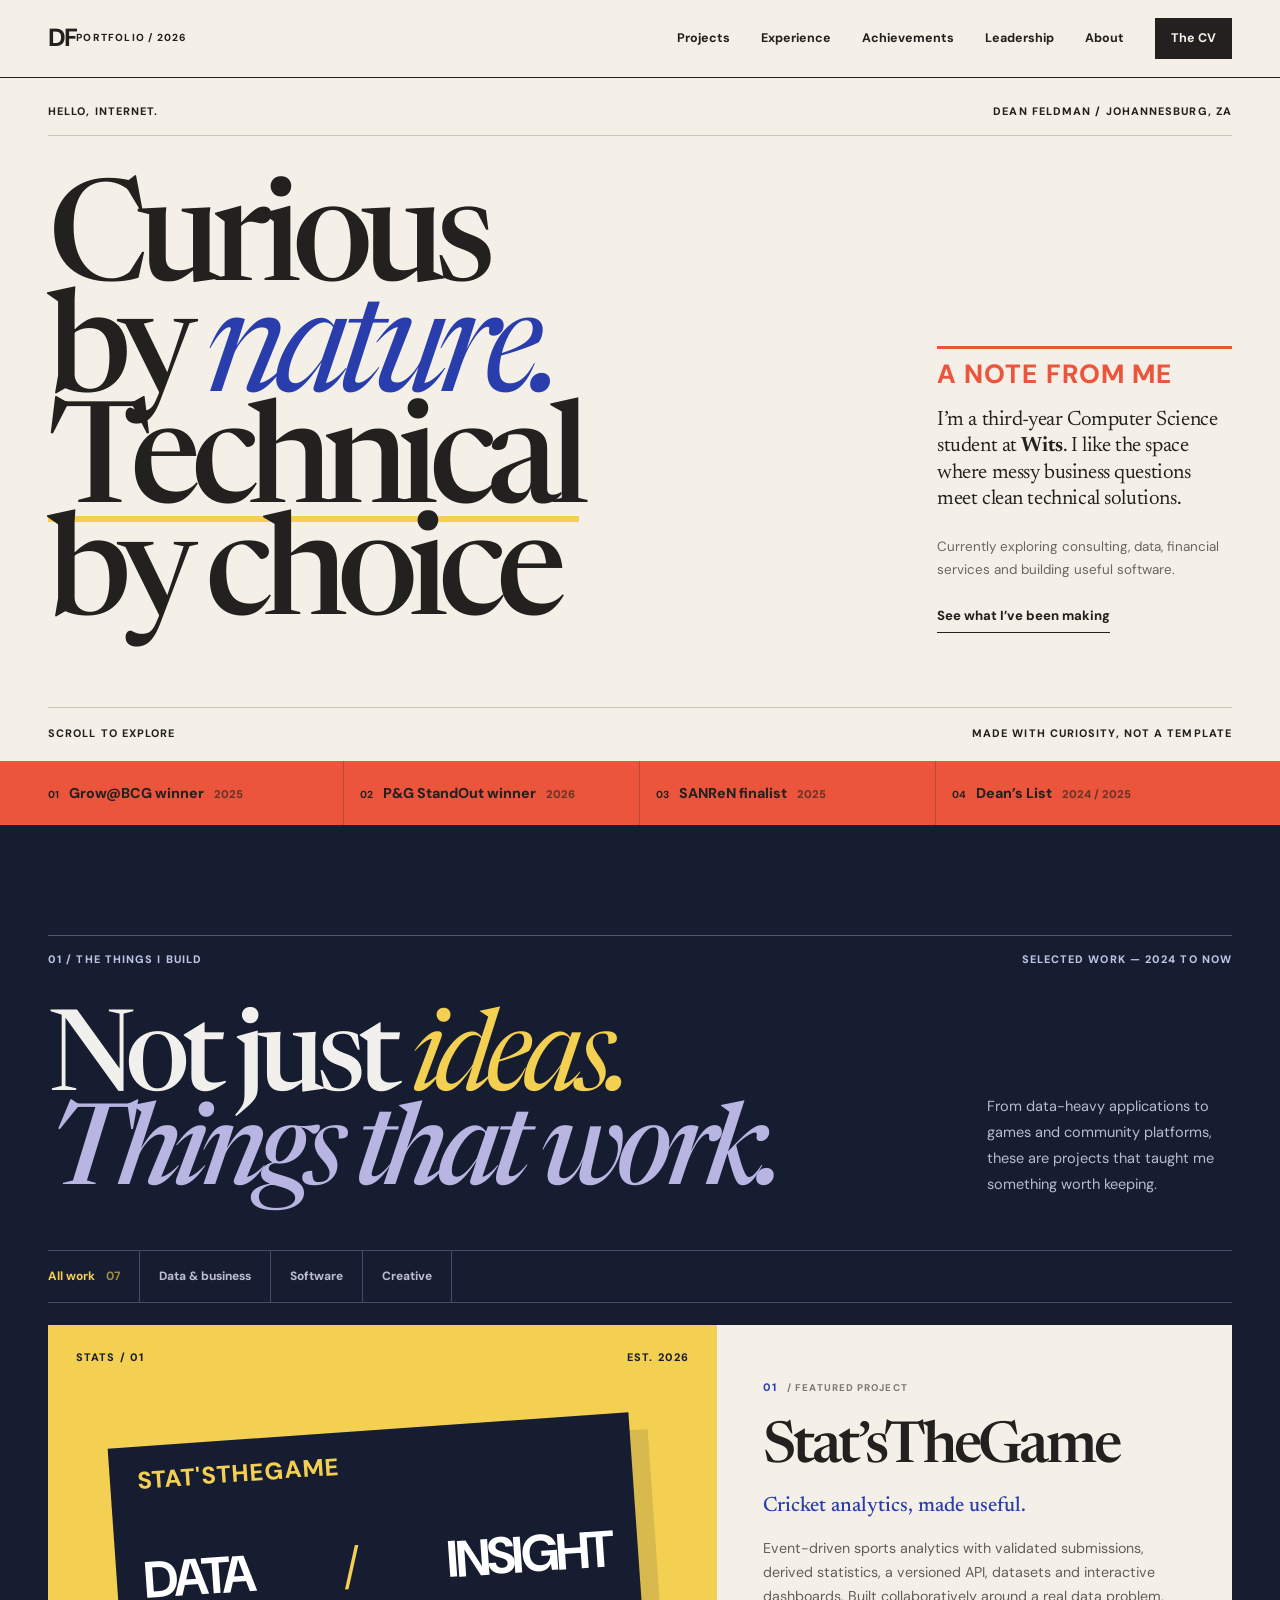
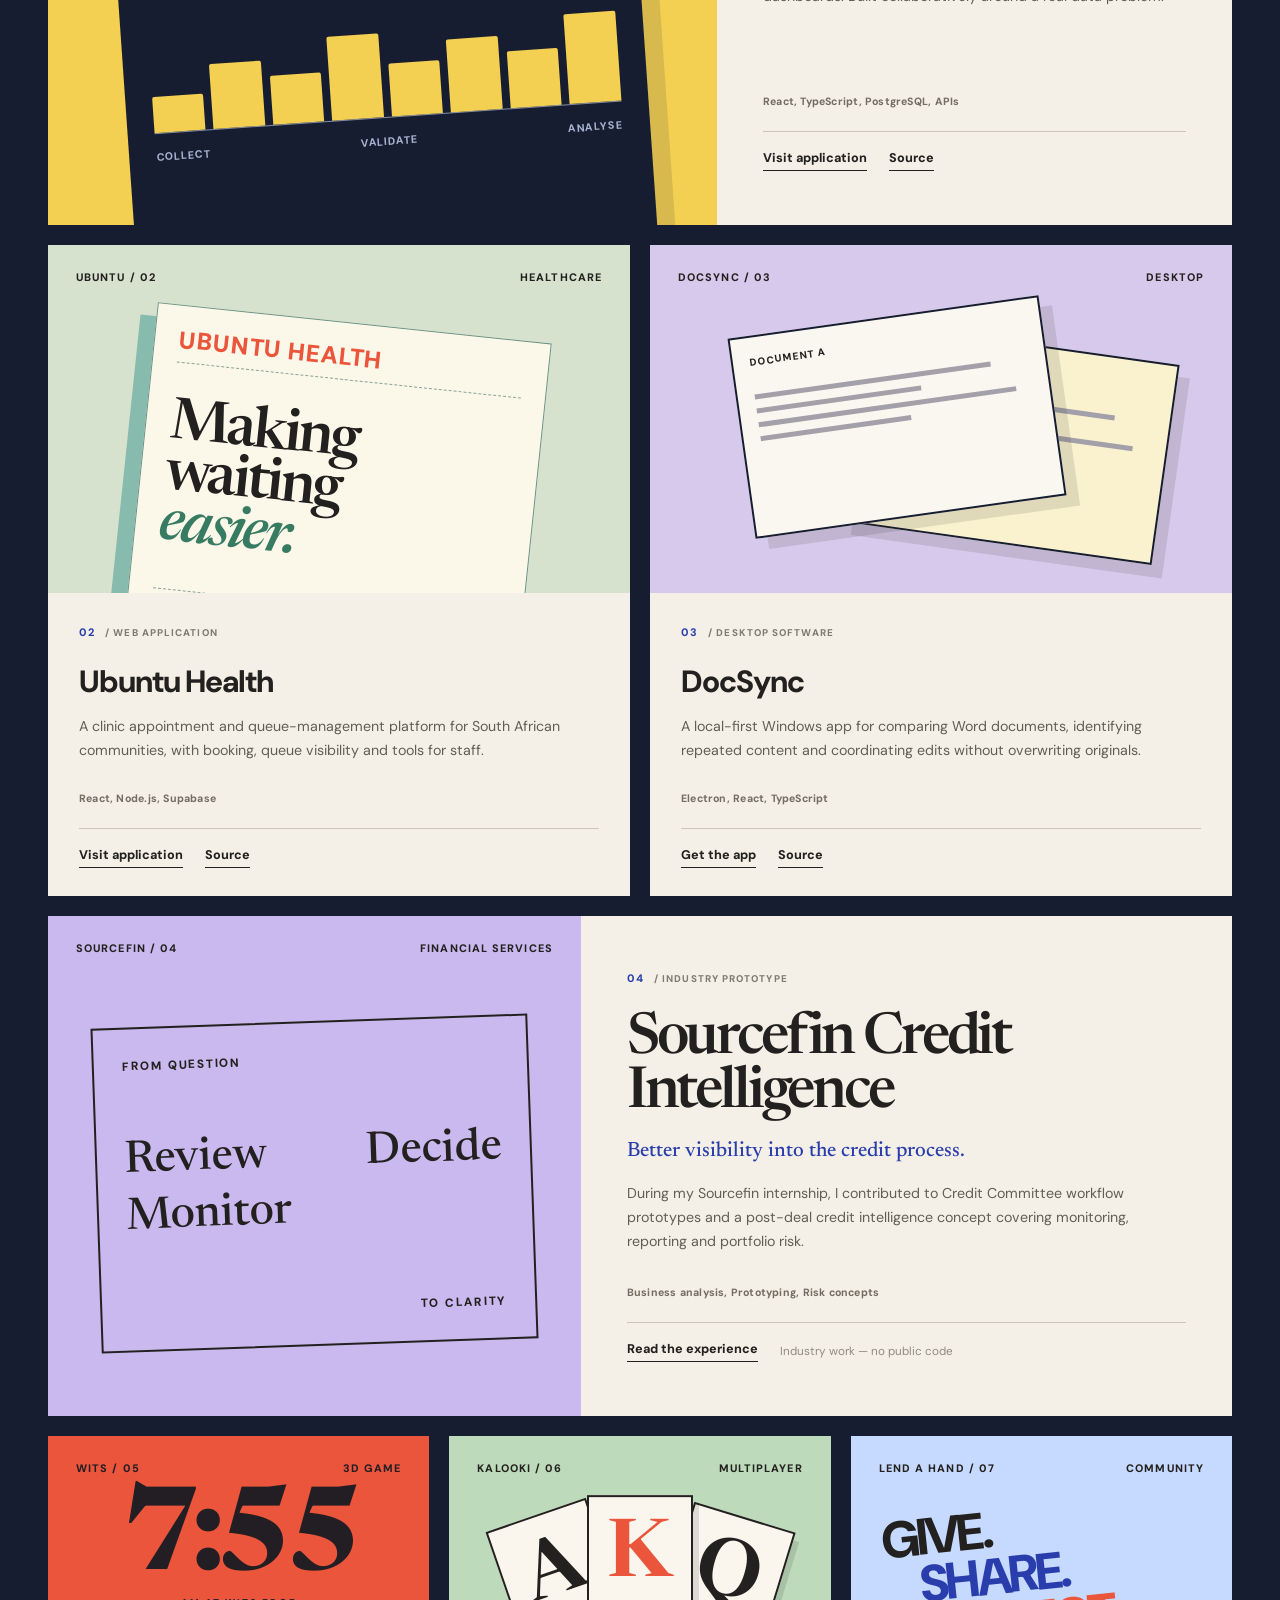
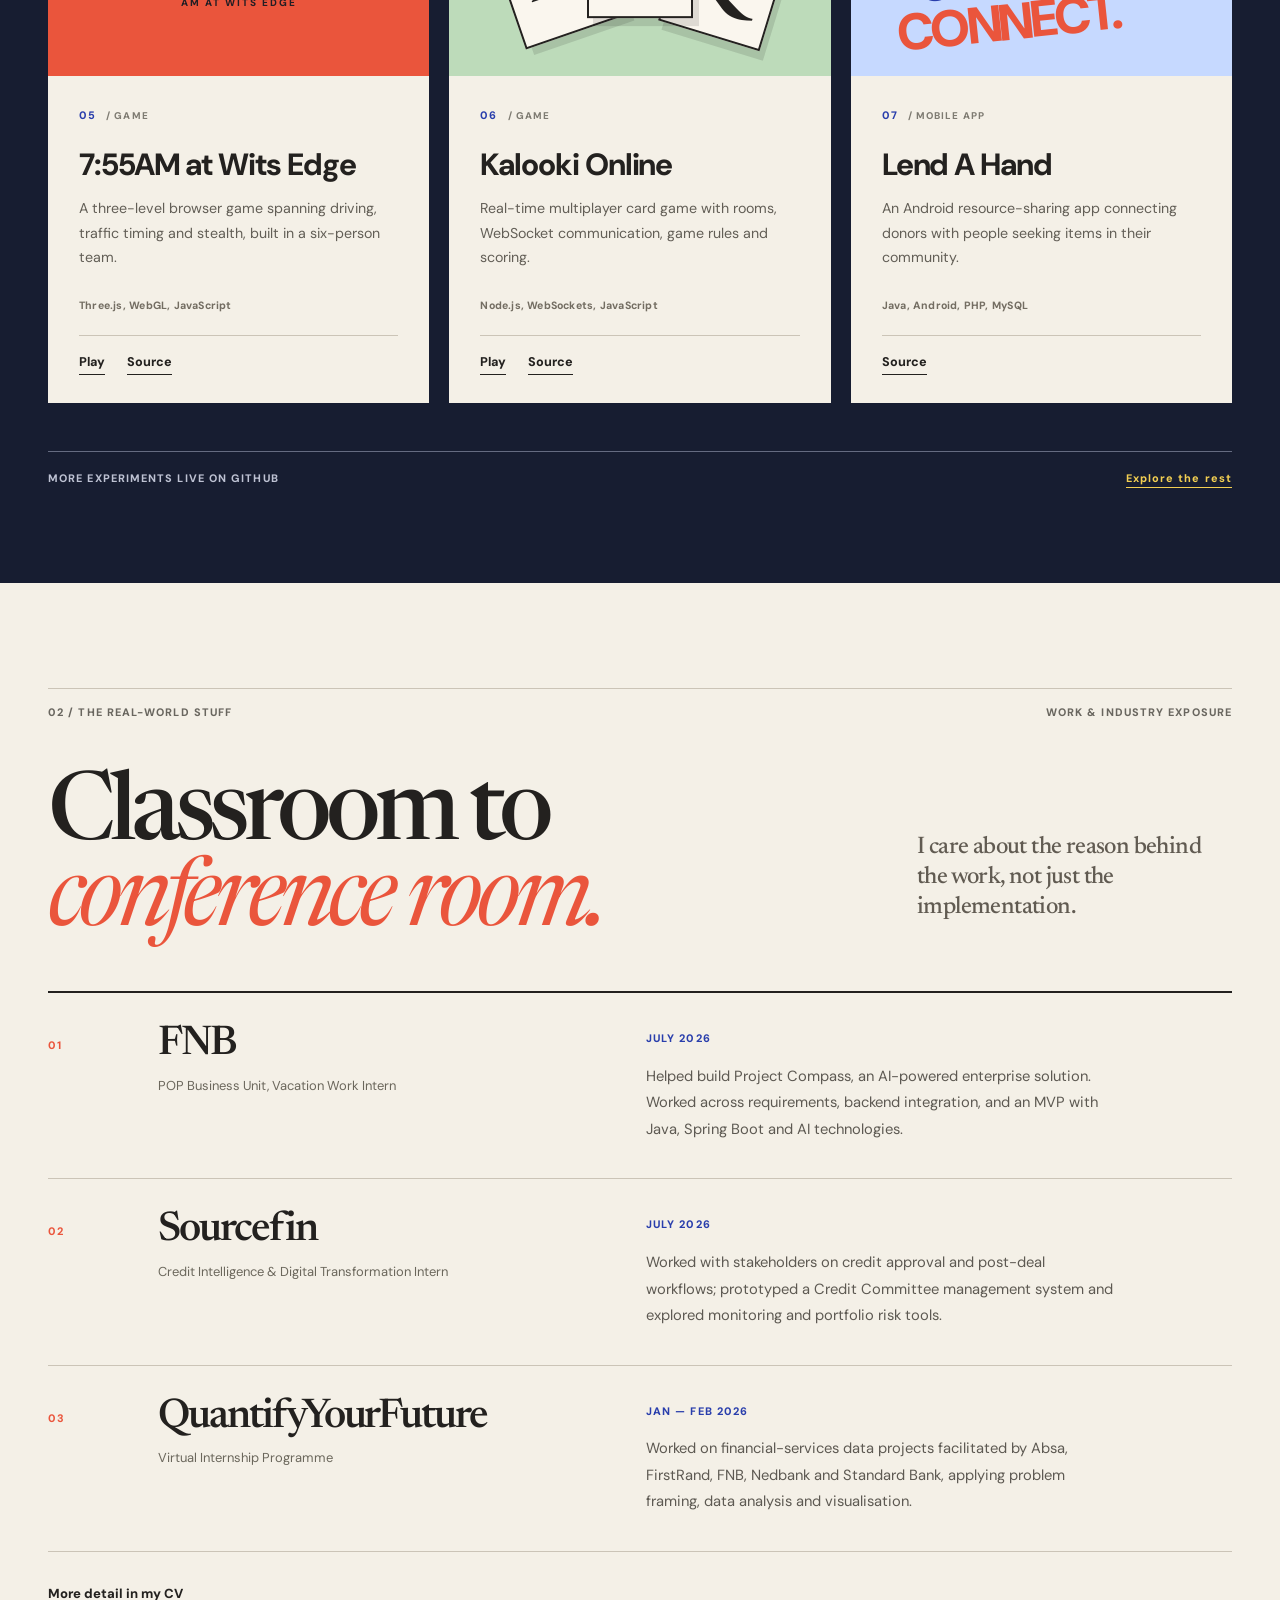
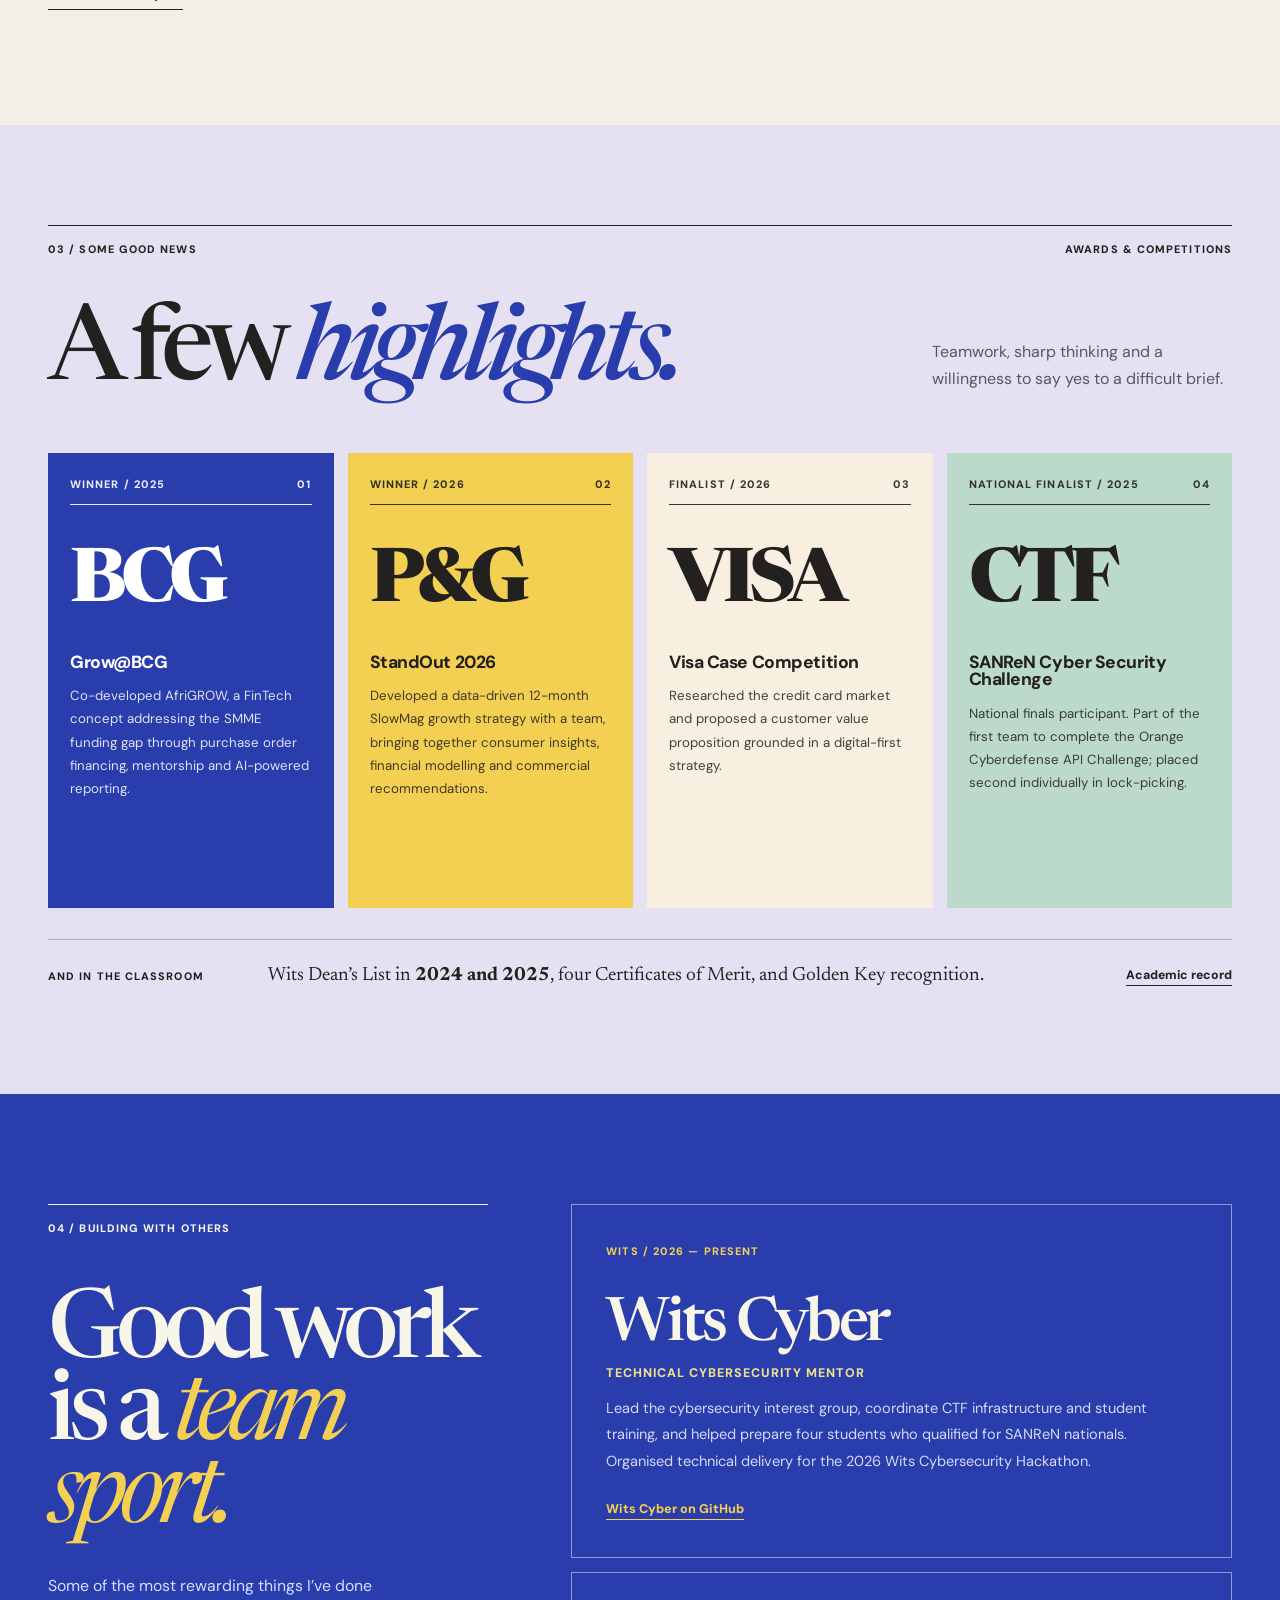
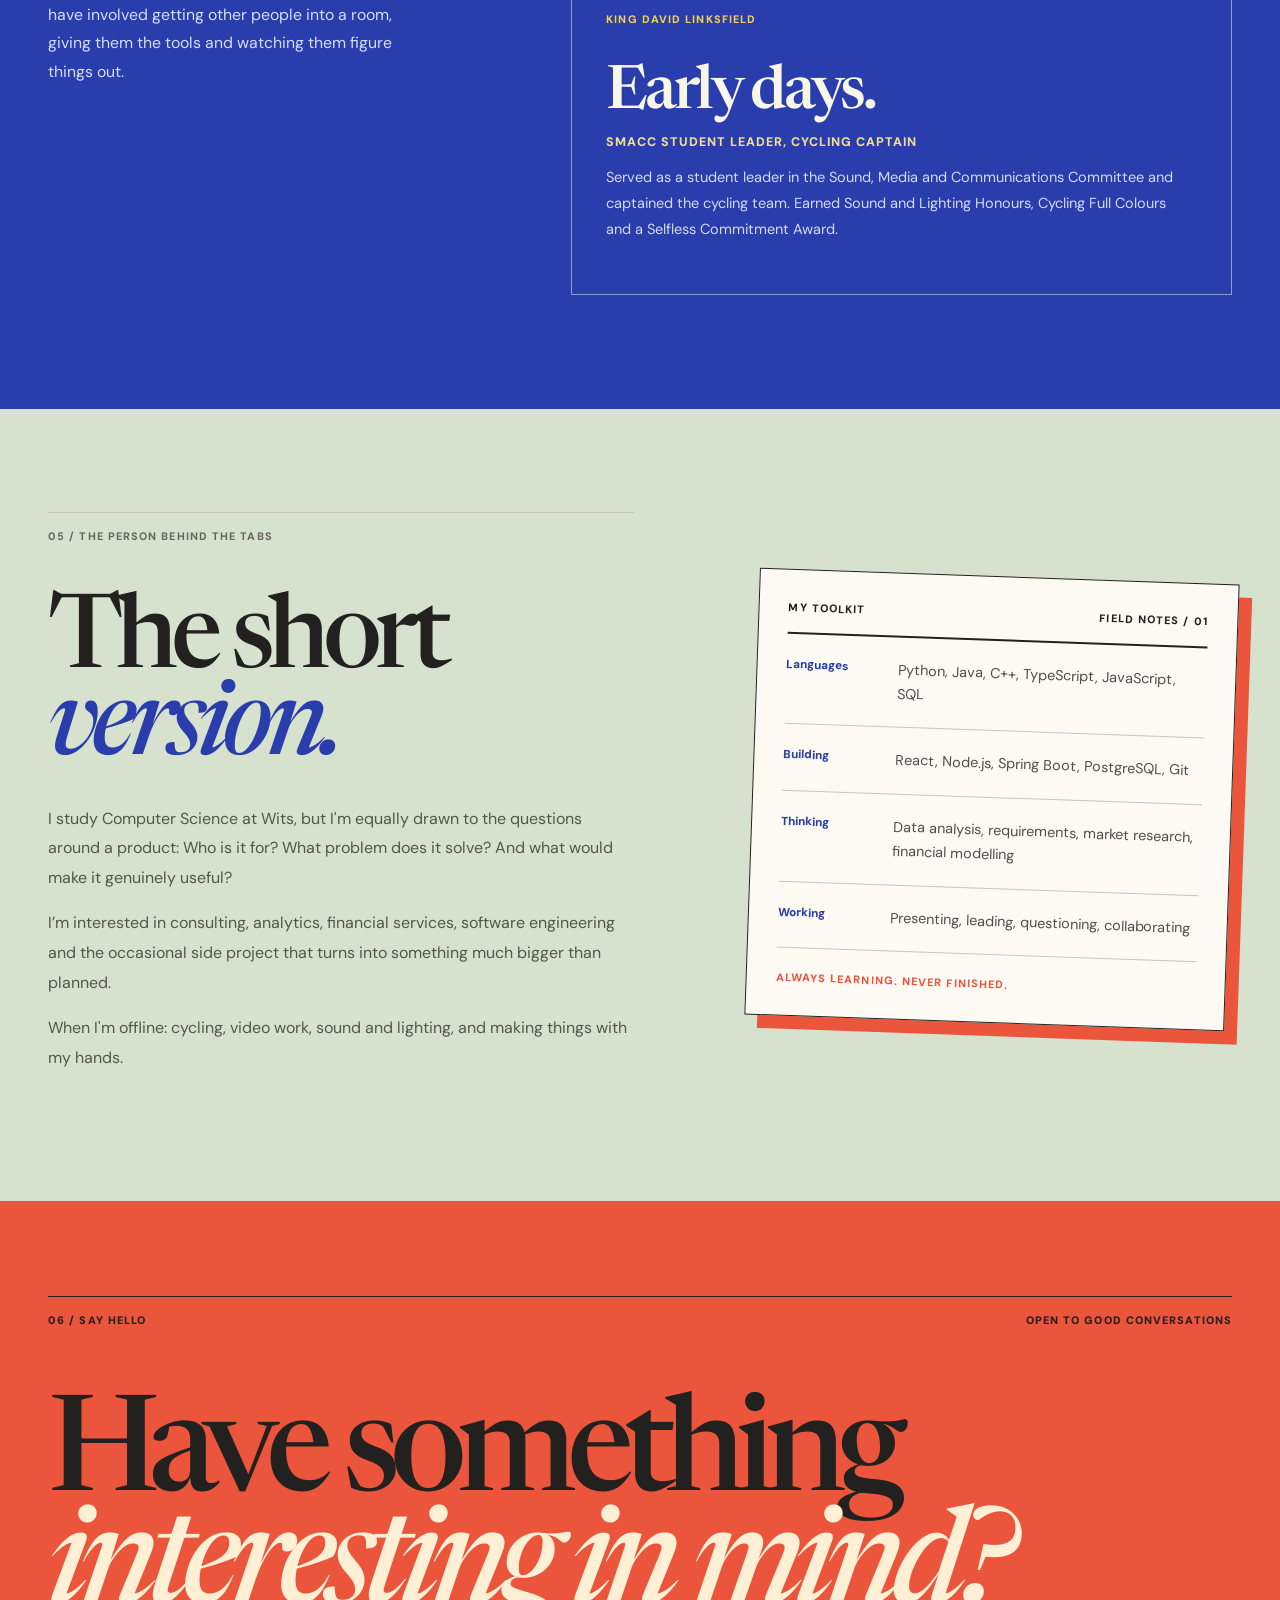
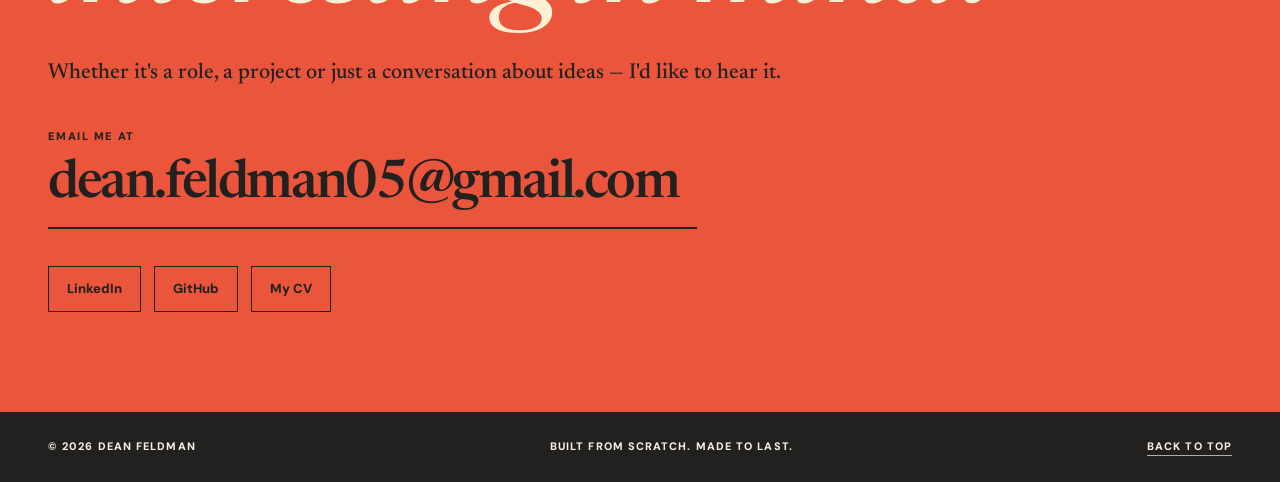
==== commit 2e698883: "Clean up empty decorative spans after symbol removal" ====
--- a/index.html
+++ b/index.html
@@ -22,7 +22,7 @@
   <a class="skip-link" href="#main">Skip to content</a>
   <header class="site-header" id="top">
     <div class="wrap header-inner">
-      <a class="site-logo" href="#top" aria-label="Dean Feldman — home">DF<span class="logo-rule"></span><span class="logo-caption">PORTFOLIO / 2026</span></a>
+      <a class="site-logo" href="#top" aria-label="Dean Feldman — home">DF<span class="logo-caption">PORTFOLIO / 2026</span></a>
       <button type="button" class="menu-toggle" aria-controls="site-nav" aria-expanded="false" aria-label="Open navigation"><span></span><span></span></button>
       <nav class="site-nav" id="site-nav" aria-label="Main navigation">
         <a href="#work">Projects</a><a href="#experience">Experience</a><a href="#recognition">Achievements</a><a href="#leadership">Leadership</a><a href="#about">About</a>
@@ -213,7 +213,7 @@
     </section>
 
     <section class="contact-section" aria-labelledby="contact-title">
-      <div class="wrap"><div class="contact-top"><span>06 / SAY HELLO</span><span>OPEN TO GOOD CONVERSATIONS</span></div><h2 id="contact-title">Have something<br><em>interesting in mind?</em></h2><p>Whether it's a role, a project or just a conversation about ideas — I'd like to hear it.</p><a class="contact-email" href="mailto:dean.feldman05@gmail.com" aria-label="Email dean.feldman05@gmail.com"><span class="contact-email-label">EMAIL ME AT</span><strong>dean.feldman05@gmail.com</strong><span class="contact-email-arrow" aria-hidden="true"></span></a><div class="contact-links"><a href="https://www.linkedin.com/in/dean-feldman/" target="_blank" rel="noopener noreferrer">LinkedIn</a><a href="https://github.com/DeanFeldman" target="_blank" rel="noopener noreferrer">GitHub</a><a href="cv.html">My CV</a></div></div>
+      <div class="wrap"><div class="contact-top"><span>06 / SAY HELLO</span><span>OPEN TO GOOD CONVERSATIONS</span></div><h2 id="contact-title">Have something<br><em>interesting in mind?</em></h2><p>Whether it's a role, a project or just a conversation about ideas — I'd like to hear it.</p><a class="contact-email" href="mailto:dean.feldman05@gmail.com" aria-label="Email dean.feldman05@gmail.com"><span class="contact-email-label">EMAIL ME AT</span><strong>dean.feldman05@gmail.com</strong></a><div class="contact-links"><a href="https://www.linkedin.com/in/dean-feldman/" target="_blank" rel="noopener noreferrer">LinkedIn</a><a href="https://github.com/DeanFeldman" target="_blank" rel="noopener noreferrer">GitHub</a><a href="cv.html">My CV</a></div></div>
     </section>
   </main>
   <footer class="footer"><div class="wrap footer-inner"><span>© <span id="year">2026</span> DEAN FELDMAN</span><span>BUILT FROM SCRATCH. MADE TO LAST.</span><a href="#top">BACK TO TOP</a></div></footer>
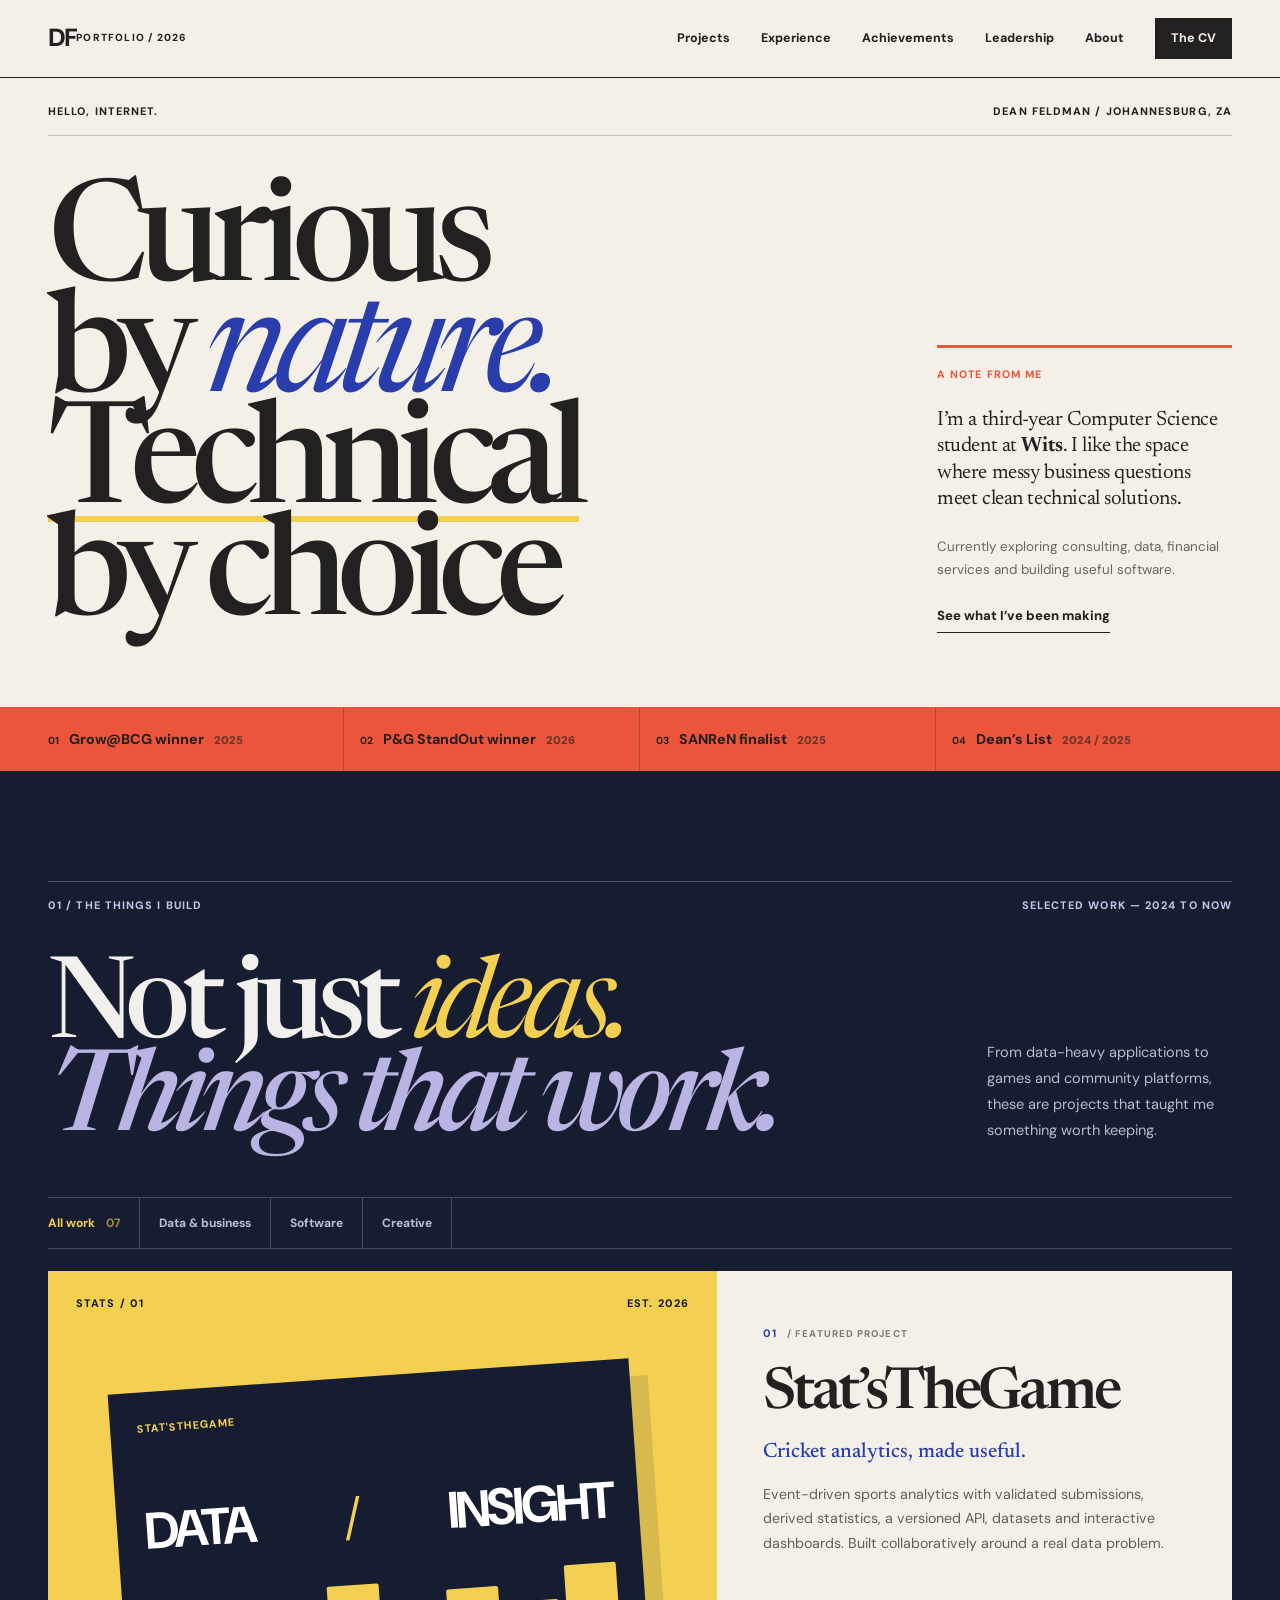
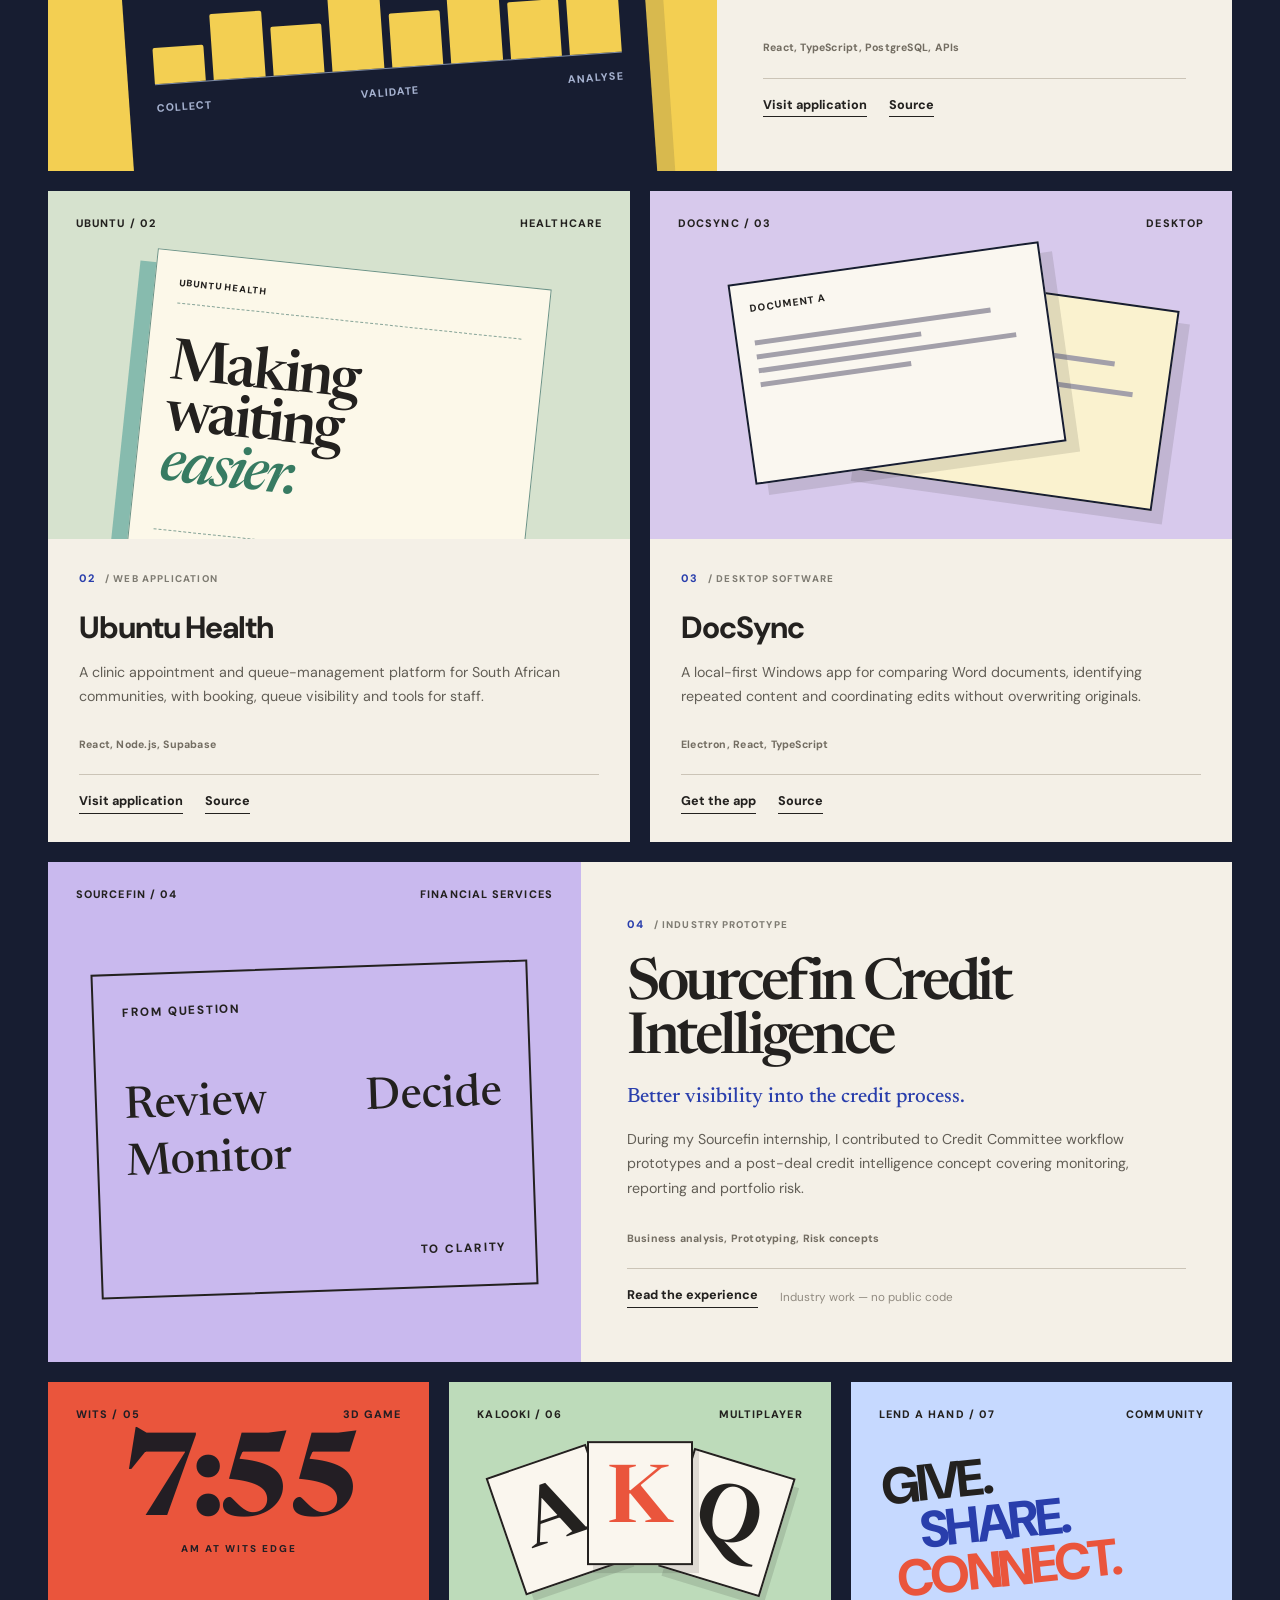
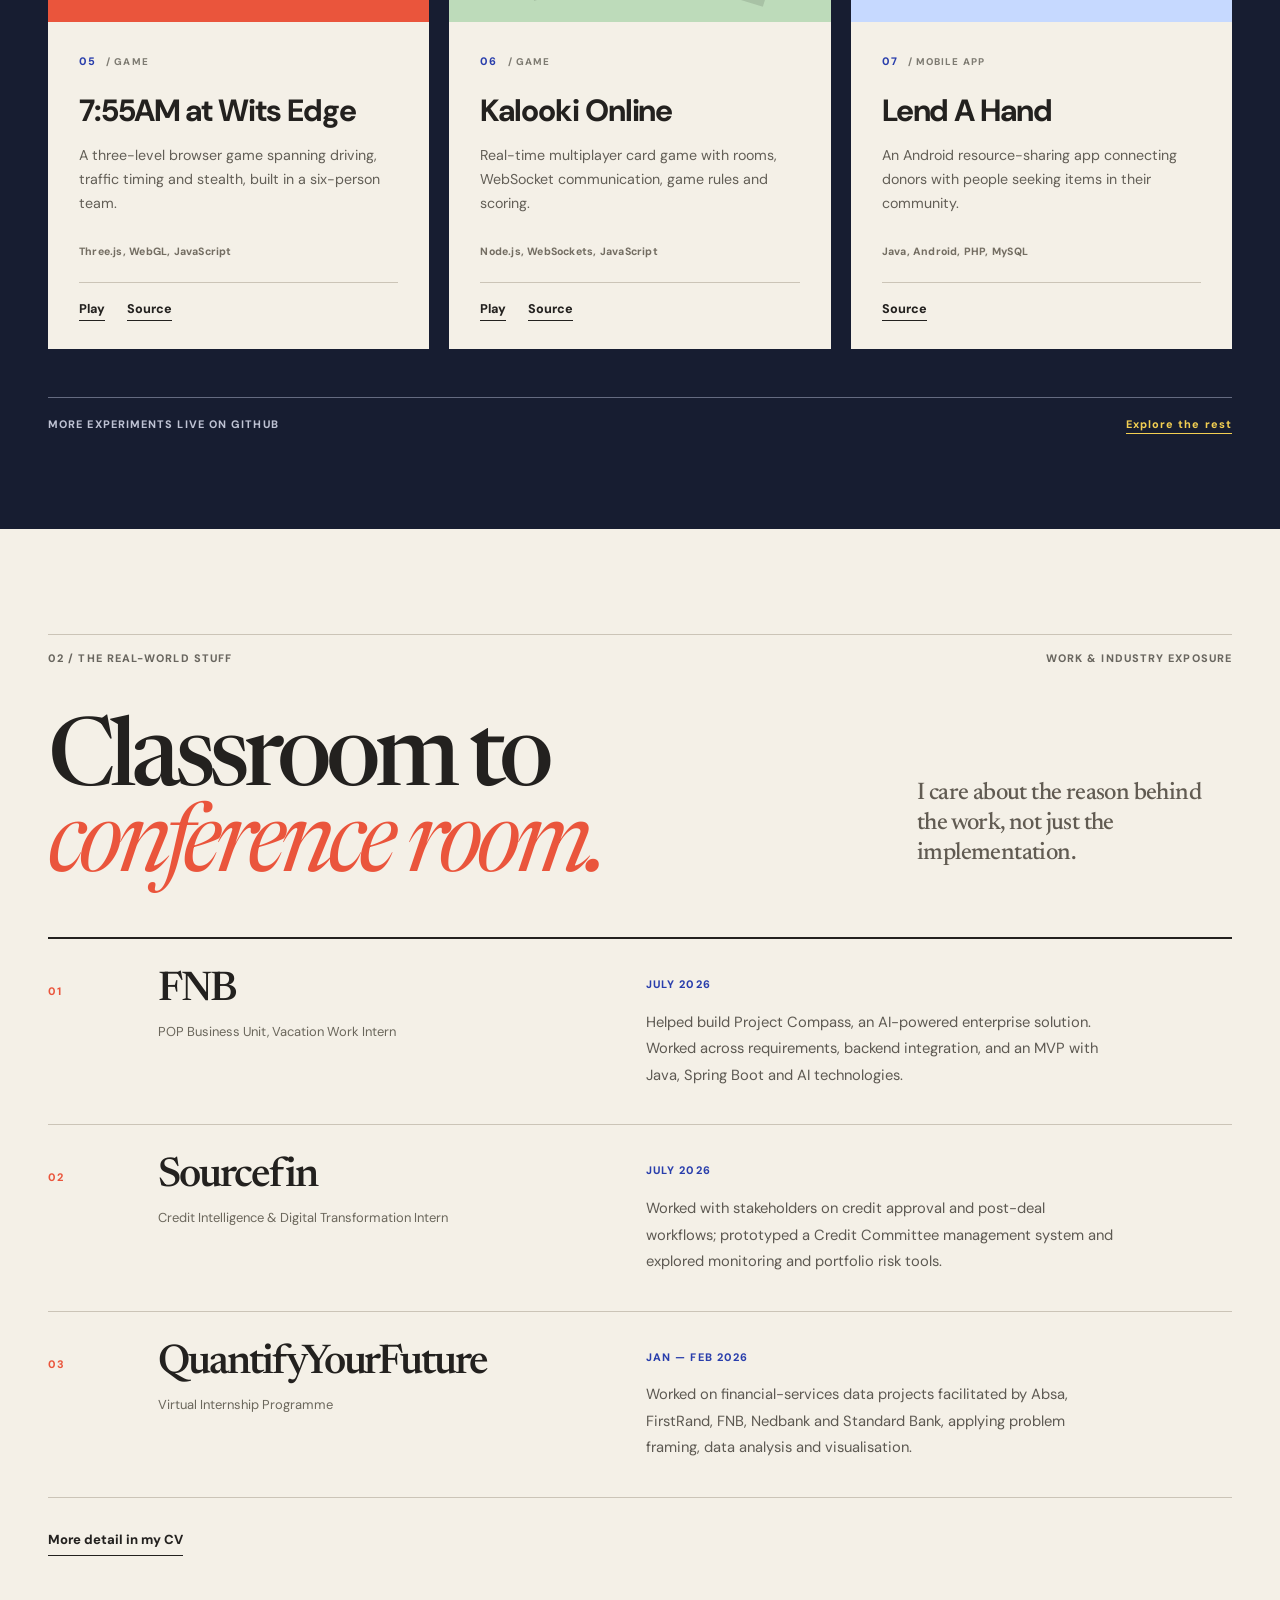
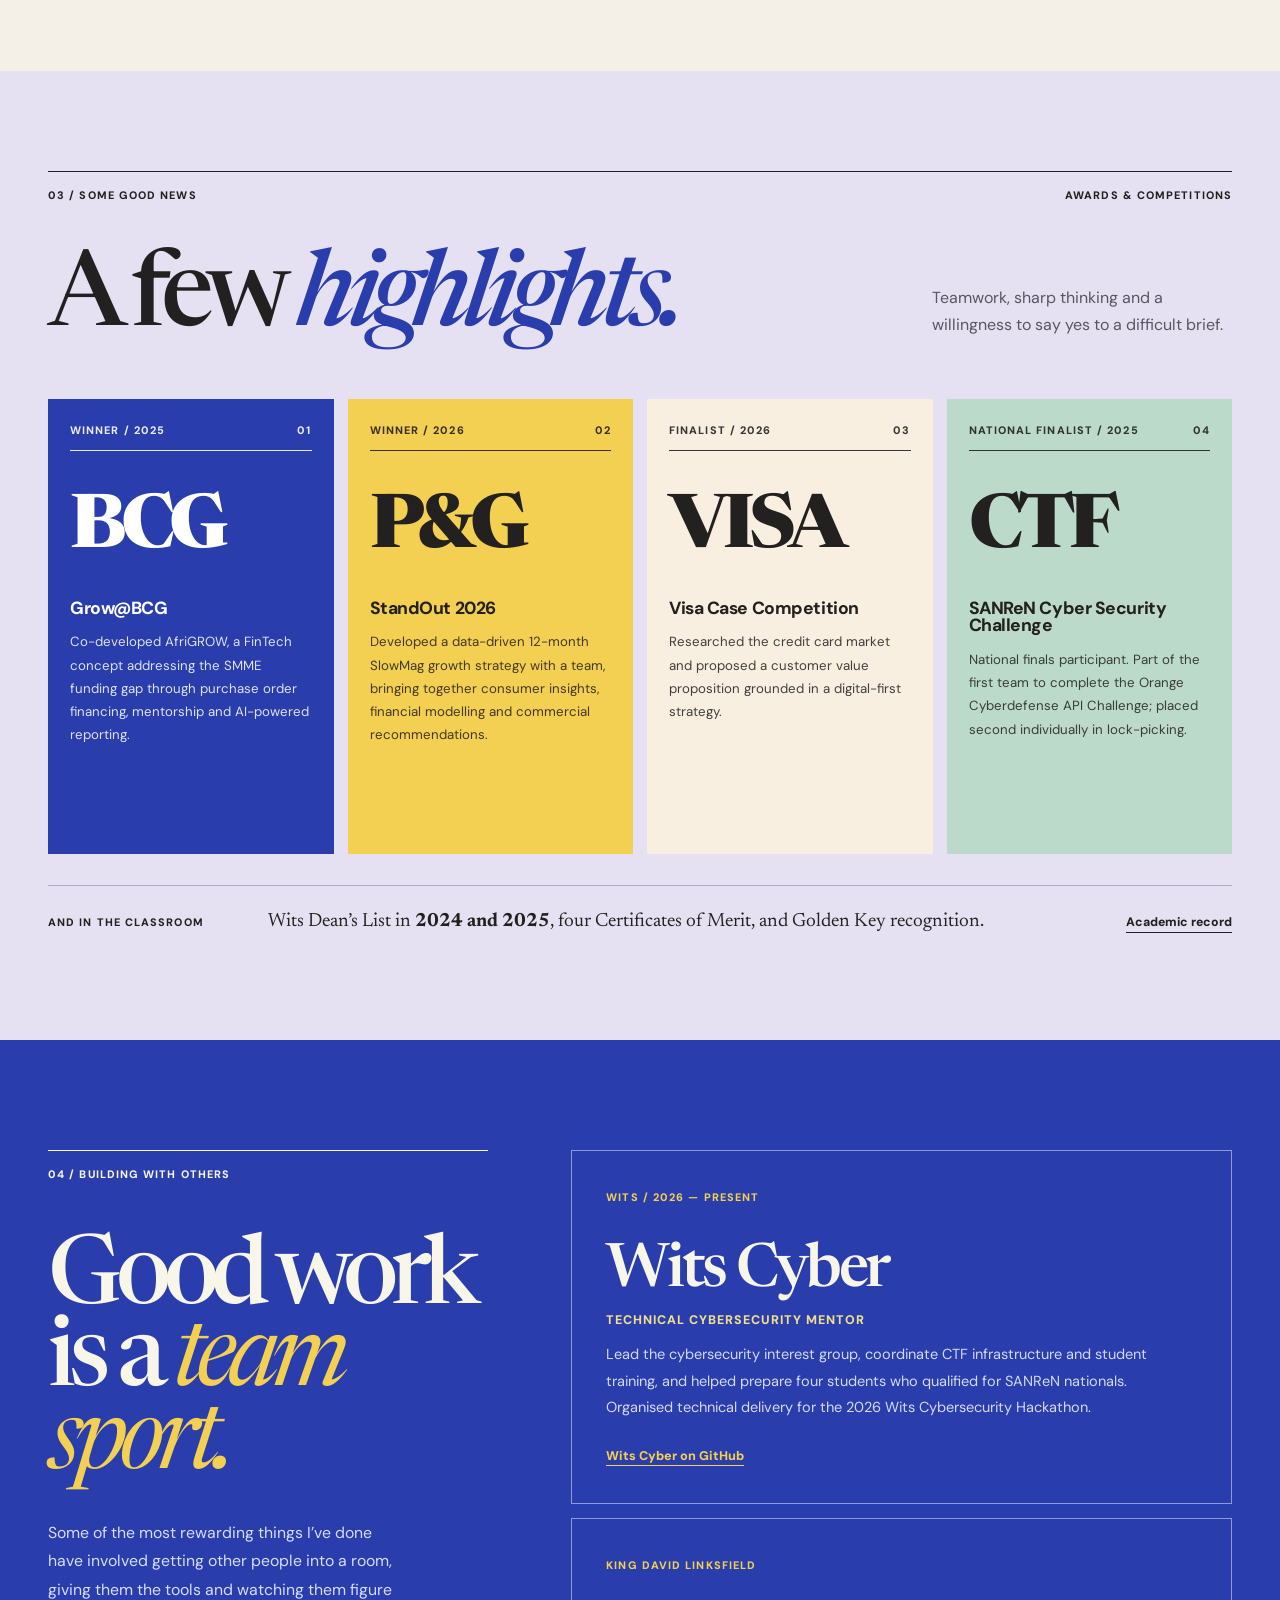
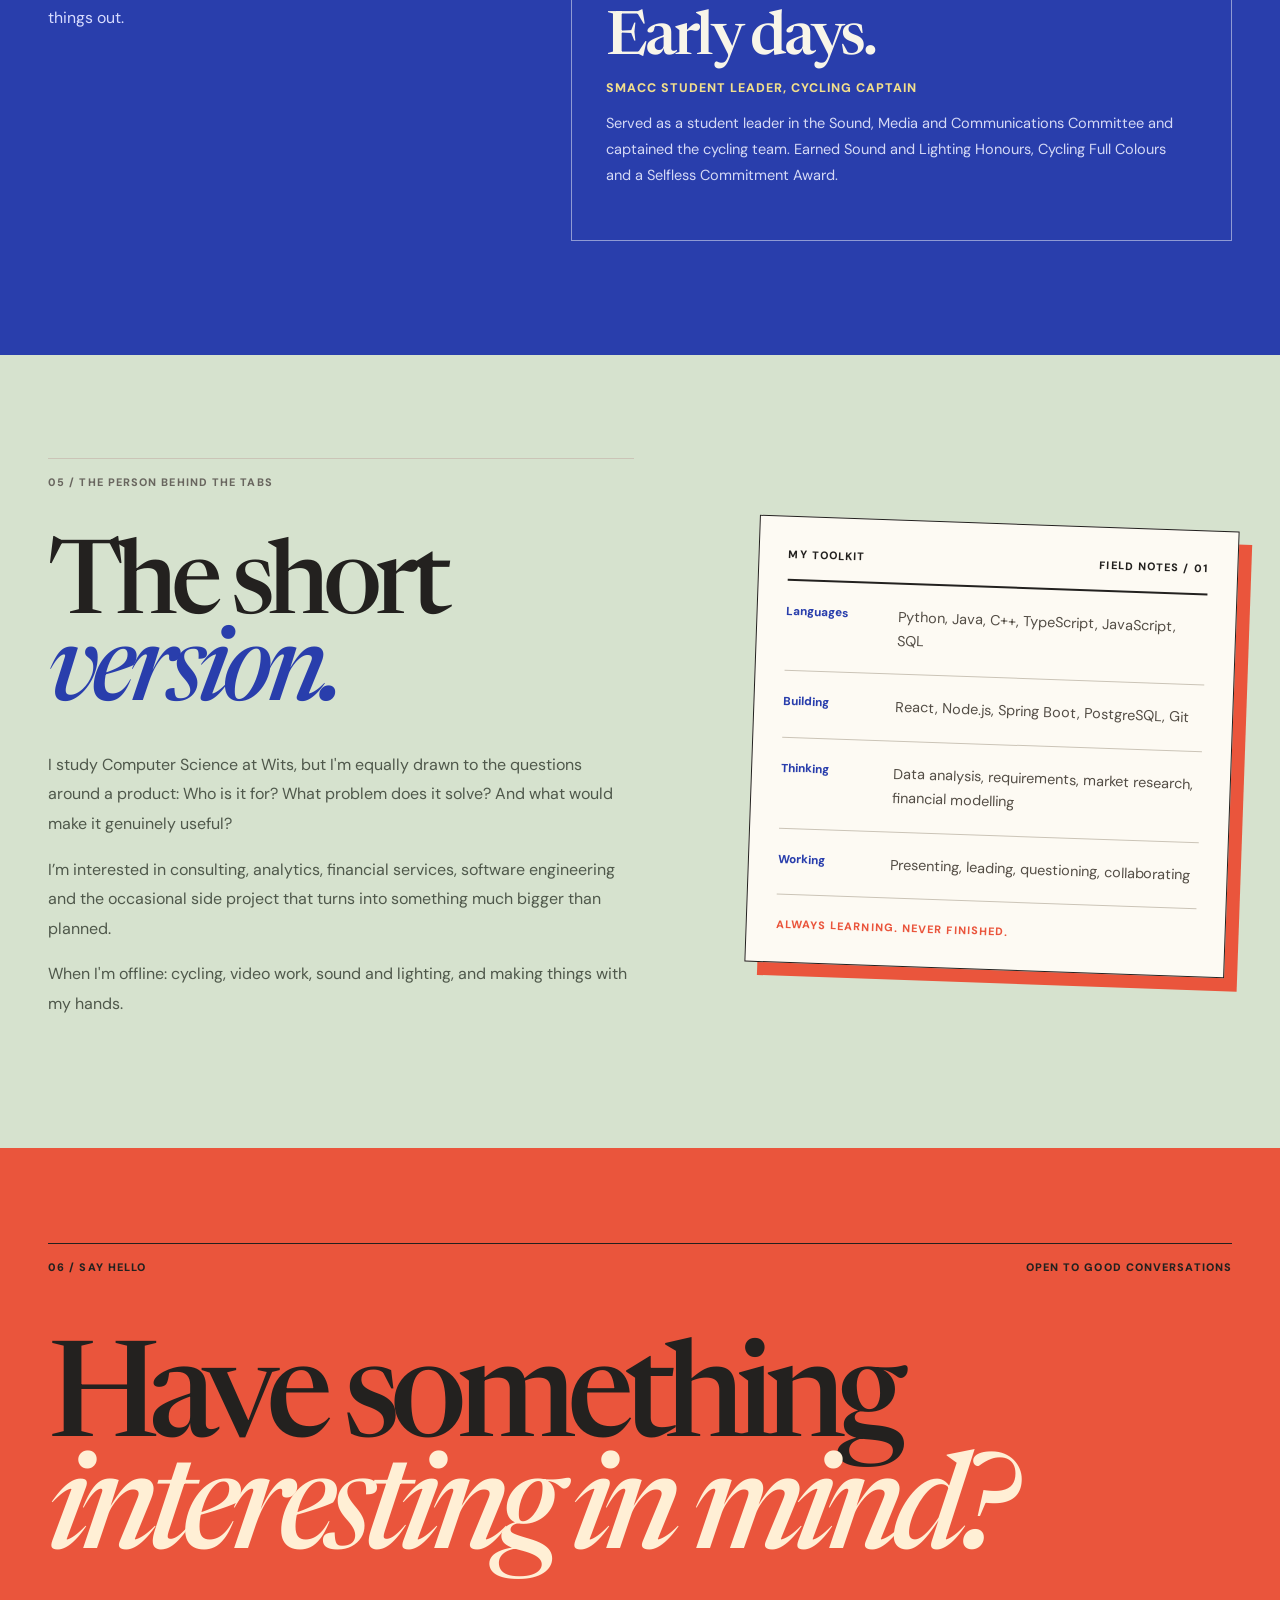
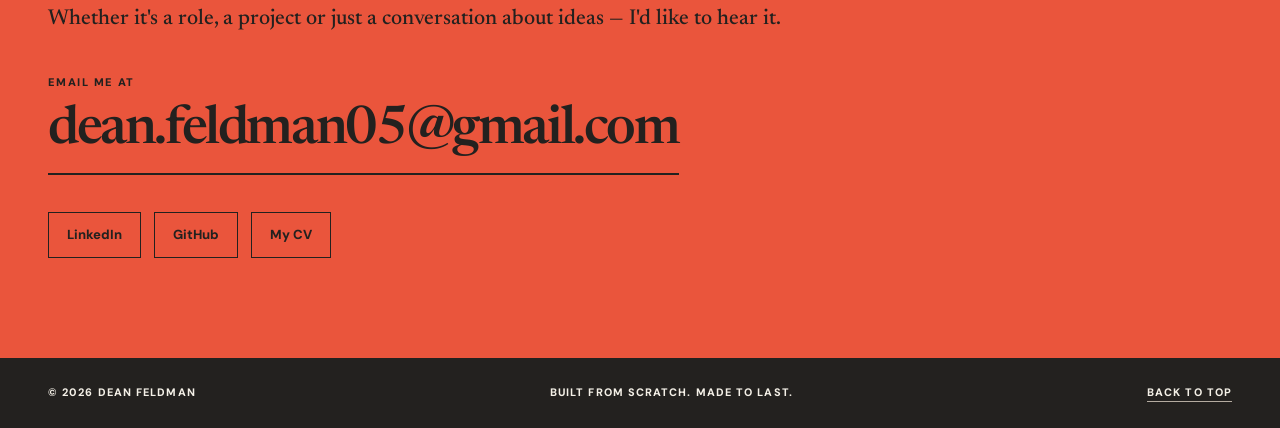
==== commit b05a0f6c: "Remove hero scroll prompt and template tagline" ====
--- a/index.html
+++ b/index.html
@@ -44,7 +44,6 @@
           <a href="#work" class="arrow-link">See what I’ve been making</a>
         </aside>
       </div>
-      <div class="hero-bottom"><span>SCROLL TO EXPLORE </span><span>MADE WITH CURIOSITY, NOT A TEMPLATE</span></div>
     </section>
 
     <section class="ticker" aria-label="Recent highlights">
--- a/styles.css
+++ b/styles.css
@@ -25,8 +25,8 @@
 .site-header{z-index:90;position:sticky;top:0;background:var(--paper);border-bottom:1px solid var(--ink)}
 .header-inner{height:77px;display:flex;justify-content:space-between;align-items:center;gap:24px}
 .site-logo{display:inline-flex;align-items:center;font-weight:800;font-size:1.55rem;letter-spacing:-.08em;line-height:1}
-.logo-dot{color:var(--coral)}
-.logo-rule{height:21px;width:1px;background:var(--rule);margin:0 14px}
+
+
 .logo-caption{font-size:.64rem;letter-spacing:.12em;font-weight:800;white-space:nowrap}
 .site-nav{display:flex;align-items:center;gap:31px}
 .site-nav a{font-size:.78rem;font-weight:750;transition:color .15s ease}
@@ -40,14 +40,14 @@
 .hero-topline{display:flex;justify-content:space-between;gap:15px;padding-bottom:15px;border-bottom:1px solid var(--rule)}
 .hero-headline{display:grid;grid-template-columns:minmax(0,1fr) 295px;gap:4.5%;align-items:end;padding:56px 0 70px}
 .overline{display:flex;align-items:center;gap:10px;color:var(--blue);margin:0 0 32px}
-.marker{width:10px;height:10px;display:inline-block;border-radius:50%;background:var(--coral)}
+
 .hero h1{font-size:clamp(5.9rem,11vw,11.2rem);line-height:.79;margin:0;letter-spacing:-.075em}
 .hero h1 em{font-weight:400;font-style:italic;color:var(--blue)}
 .hero h1 .scribble{text-decoration:underline;text-decoration-thickness:6px;text-underline-offset:14px;text-decoration-color:var(--yellow)}
-.hero-period{color:var(--coral)}
+
 .hero-note{max-width:295px;border-top:3px solid var(--coral);padding:18px 0 4px;position:relative}
 .note-top{display:flex;justify-content:space-between;font-size:.67rem;letter-spacing:.1em;font-weight:800;color:var(--coral);margin-bottom:25px}
-.note-top span:last-child{font-size:1.65rem;line-height:.6}
+
 .hero-note p:not(.note-small){font-size:1.3rem;font-family:var(--display);line-height:1.27;letter-spacing:-.02em}
 .hero-note p strong{font-weight:650}
 .hero-note .note-small{font-size:.84rem;line-height:1.7;color:var(--muted);margin:22px 0}
@@ -108,7 +108,7 @@
 .scoreboard{position:absolute;left:11%;right:11%;top:21%;bottom:-7%;background:var(--night);color:white;transform:rotate(-4deg);padding:28px 27px;box-shadow:18px 18px 0 rgba(23,29,49,.12)}
 .scoreboard-top,.scoreboard-foot{display:flex;justify-content:space-between;gap:12px;font-size:.67rem;font-weight:800;letter-spacing:.09em}
 .scoreboard-top{color:var(--yellow)}
-.scoreboard-top span:last-child{font-size:1.5rem;line-height:.5}
+
 .scoreboard-runs{display:flex;align-items:center;justify-content:space-between;font-size:clamp(1.8rem,4vw,5rem);letter-spacing:-.07em;margin:55px 0 22px}
 .scoreboard-runs span{font-weight:300;color:var(--yellow)}
 .scoreboard-lines{display:flex;align-items:end;gap:8px;height:92px;border-bottom:1px solid #7f8da6}
@@ -117,7 +117,7 @@
 .scoreboard-foot{margin-top:15px;color:#a6b2d0}
 .queue-ticket{position:absolute;left:16%;top:22%;width:68%;height:87%;background:#fcf8e9;border:1px solid #6b9387;padding:24px;transform:rotate(6deg);box-shadow:-16px 14px 0 #87bbae}
 .queue-ticket-top,.queue-ticket-bottom{display:flex;justify-content:space-between;gap:8px;font-size:.58rem;letter-spacing:.1em;font-weight:850;border-bottom:1px dashed #87a498;padding-bottom:13px}
-.queue-ticket-top span:last-child{font-size:1.5rem;line-height:.8;color:var(--coral)}
+
 .queue-ticket p{font:550 clamp(2.4rem,4.5vw,5.4rem)/.88 var(--display);letter-spacing:-.05em;margin:37px 0}
 .queue-ticket p em{color:#377b62}
 .queue-ticket-bottom{border:0;border-top:1px dashed #87a498;padding-top:13px}
@@ -128,11 +128,11 @@
 .doc-sheet>span{display:block;font-size:.63rem;font-weight:800;letter-spacing:.1em;margin-bottom:24px}
 .doc-sheet i{display:block;height:5px;background:#a3a0aa;margin:9px 0;width:86%}
 .doc-sheet i:nth-of-type(2){width:60%}.doc-sheet i:nth-of-type(3){width:94%}.doc-sheet i:nth-of-type(4){width:55%}
-.doc-sheet b{position:absolute;right:-24px;bottom:-12px;width:52px;height:52px;display:grid;place-items:center;background:var(--coral);border:2px solid var(--night);font-size:1.6rem}
+
 .credit-display{position:absolute;inset:21% 9% 14%;border:2px solid var(--ink);padding:28px;display:flex;flex-direction:column;justify-content:space-between;transform:rotate(-2deg)}
 .credit-label{font-weight:800;font-size:.74rem;letter-spacing:.15em}
 .credit-path{display:flex;justify-content:space-between;align-items:center;gap:12px;flex-wrap:wrap;font:500 clamp(1.6rem,3.5vw,3.8rem)/1 var(--display)}
-.credit-path b{font-family:var(--body);color:var(--coral)}
+
 .credit-label:last-child{text-align:right}
 .commute-poster{position:absolute;left:0;right:0;top:23%;text-align:center;display:flex;flex-direction:column}
 .commute-poster>span{font:750 clamp(5rem,9vw,9.5rem)/.9 var(--display);letter-spacing:-.08em}
@@ -142,7 +142,7 @@
 .playing-cards>span:first-child{transform:rotate(-19deg) translate(19%,7%)}
 .playing-cards>span:nth-child(2){color:var(--coral);transform:rotate(0deg) translateY(-12%);z-index:2}
 .playing-cards>span:nth-child(3){transform:rotate(17deg) translate(-16%,8%)}
-.playing-cards small{position:absolute;top:5px;left:10px;font:800 1rem var(--body)}
+
 .hand-poster{position:absolute;top:27%;left:9%;right:9%;transform:rotate(-6deg);font:850 clamp(2.5rem,4vw,4.5rem)/.92 var(--body);letter-spacing:-.065em}
 .hand-poster span{display:block}
 .hand-poster span:nth-child(2){color:var(--blue);margin-left:11%}
@@ -215,10 +215,10 @@
 .contact-section h2{font-size:clamp(5.2rem,10.4vw,11.4rem);letter-spacing:-.075em;line-height:.84;margin:74px 0 32px;max-width:1150px}
 .contact-section h2 em{color:#ffefd5}
 .contact-section p{font:500 1.35rem/1.35 var(--display);margin-bottom:40px}
-.contact-email{display:grid;grid-template-columns:minmax(0,1fr) auto;column-gap:18px;align-items:end;max-width:100%;width:fit-content;border-bottom:2px solid var(--ink);padding:0 0 13px;margin:10px 0 37px;transition:border-color .2s,color .2s}
-.contact-email-label{grid-column:1/-1;font-size:.69rem;letter-spacing:.13em;font-weight:850;margin-bottom:12px}
+.contact-email{display:grid;display:flex;flex-direction:column;align-items:flex-start;max-width:100%;width:fit-content;border-bottom:2px solid var(--ink);padding:0 0 13px;margin:10px 0 37px;transition:border-color .2s,color .2s}
+.contact-email-label{font-size:.69rem;letter-spacing:.13em;font-weight:850;margin-bottom:12px}
 .contact-email strong{min-width:0;font:550 clamp(1.6rem,4.15vw,4rem)/1.07 var(--display);letter-spacing:-.045em;overflow-wrap:anywhere}
-.contact-email-arrow{align-self:center;font-size:2.4rem;line-height:1}
+
 .contact-email:hover{color:#fff1db;border-color:#fff1db}
 
 .contact-links{display:flex;flex-wrap:wrap;gap:13px}
@@ -352,9 +352,8 @@
   .about-notebook{margin:0 12px;padding:22px}
   .about-notebook dl>div{grid-template-columns:1fr;gap:6px;padding:15px 0}
   .contact-section h2{font-size:clamp(3.3rem,11vw,8rem);margin:45px 0 28px}
-  .contact-email{width:100%;column-gap:8px}
+  .contact-email{width:100%}
   .contact-email strong{font-size:clamp(1.33rem,5.8vw,2.4rem)}
-  .contact-email-arrow{font-size:1.75rem}
   .contact-top span:last-child{display:none}
   .footer-inner{flex-wrap:wrap;gap:15px}
   .footer-inner span:nth-child(2){display:none}
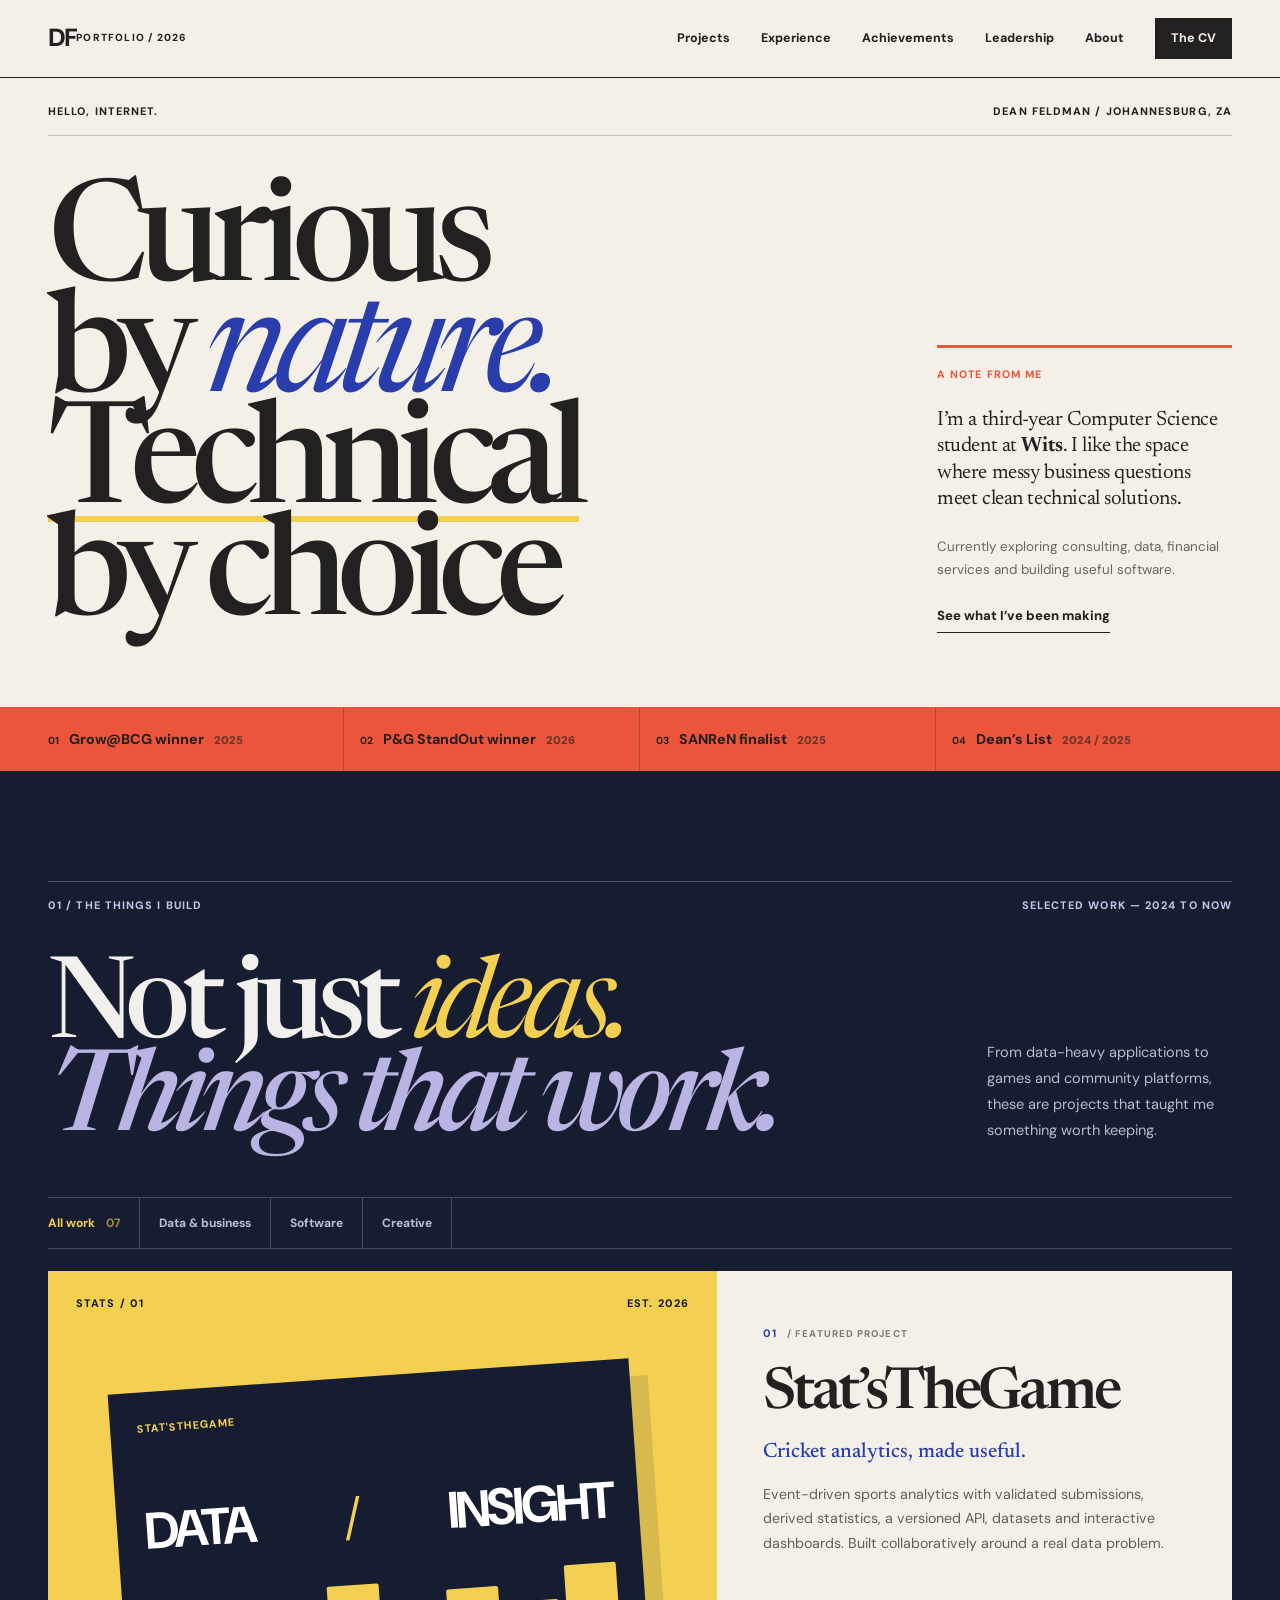
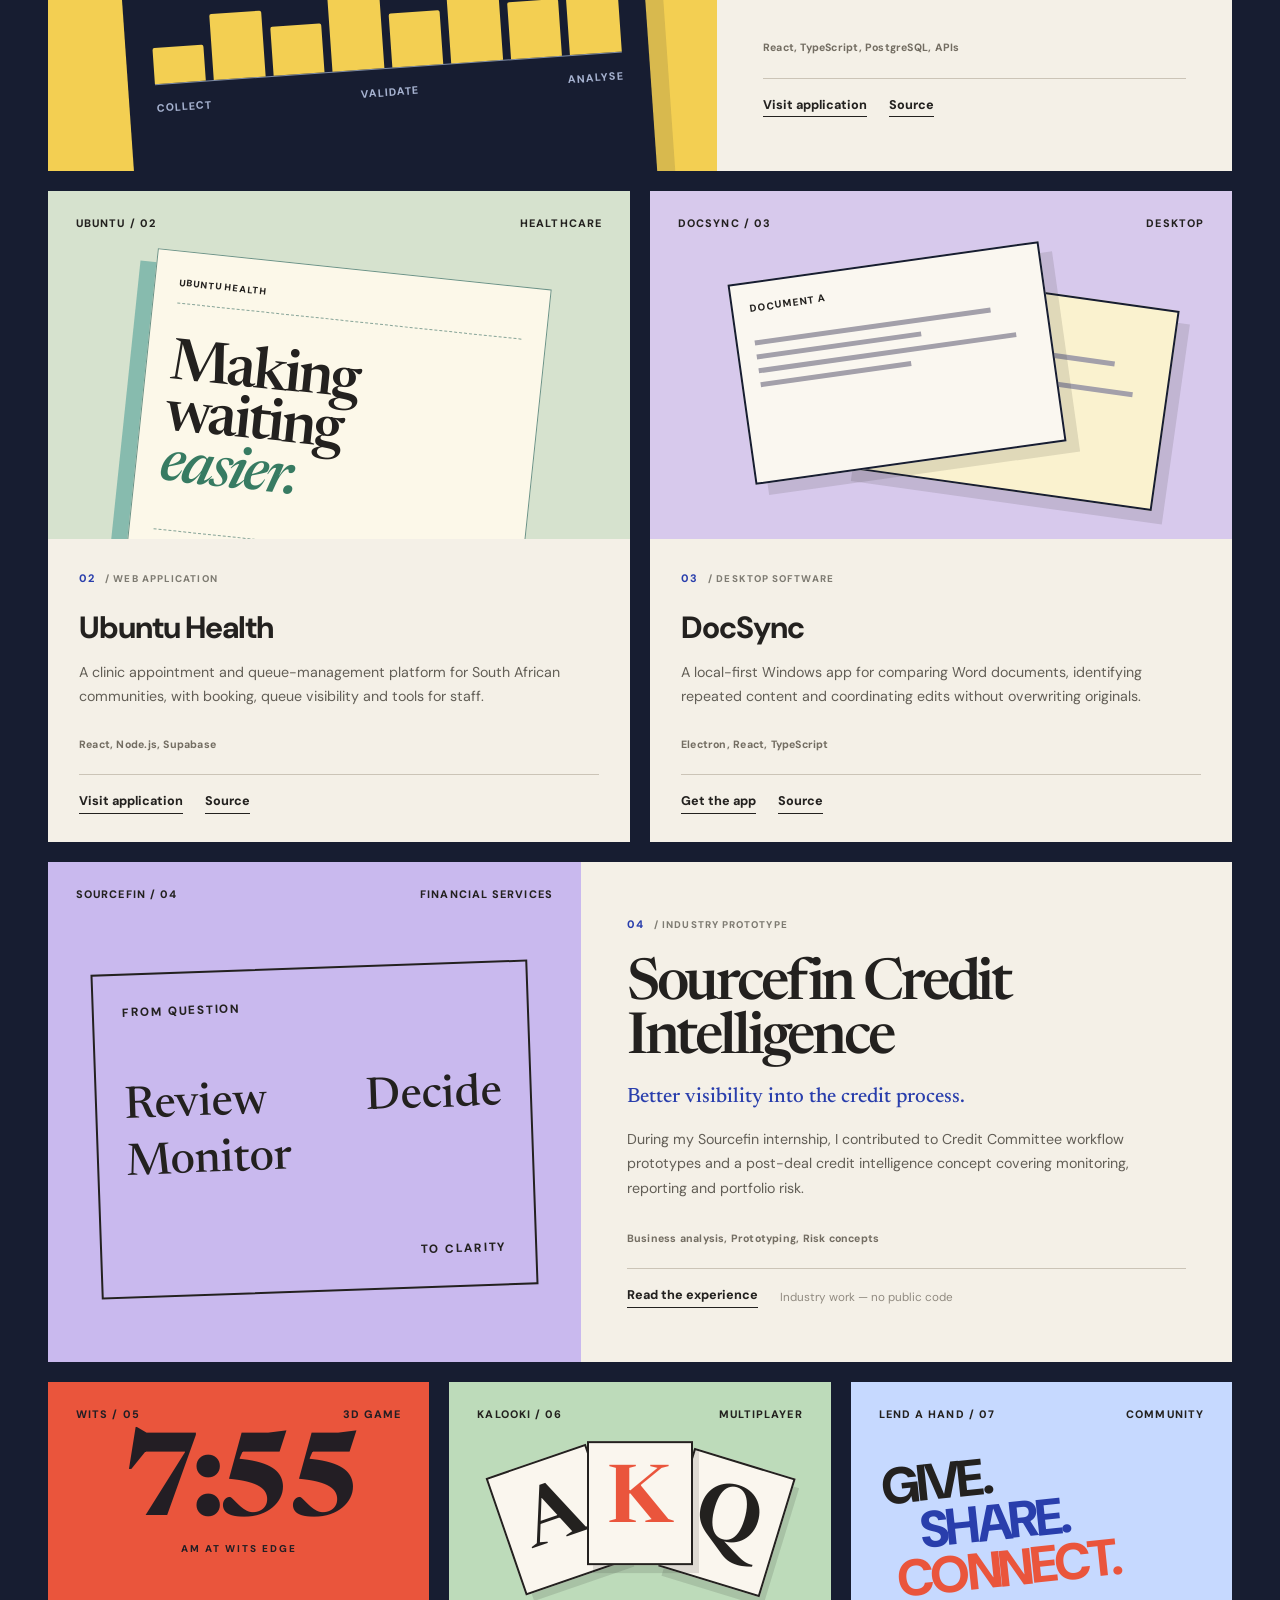
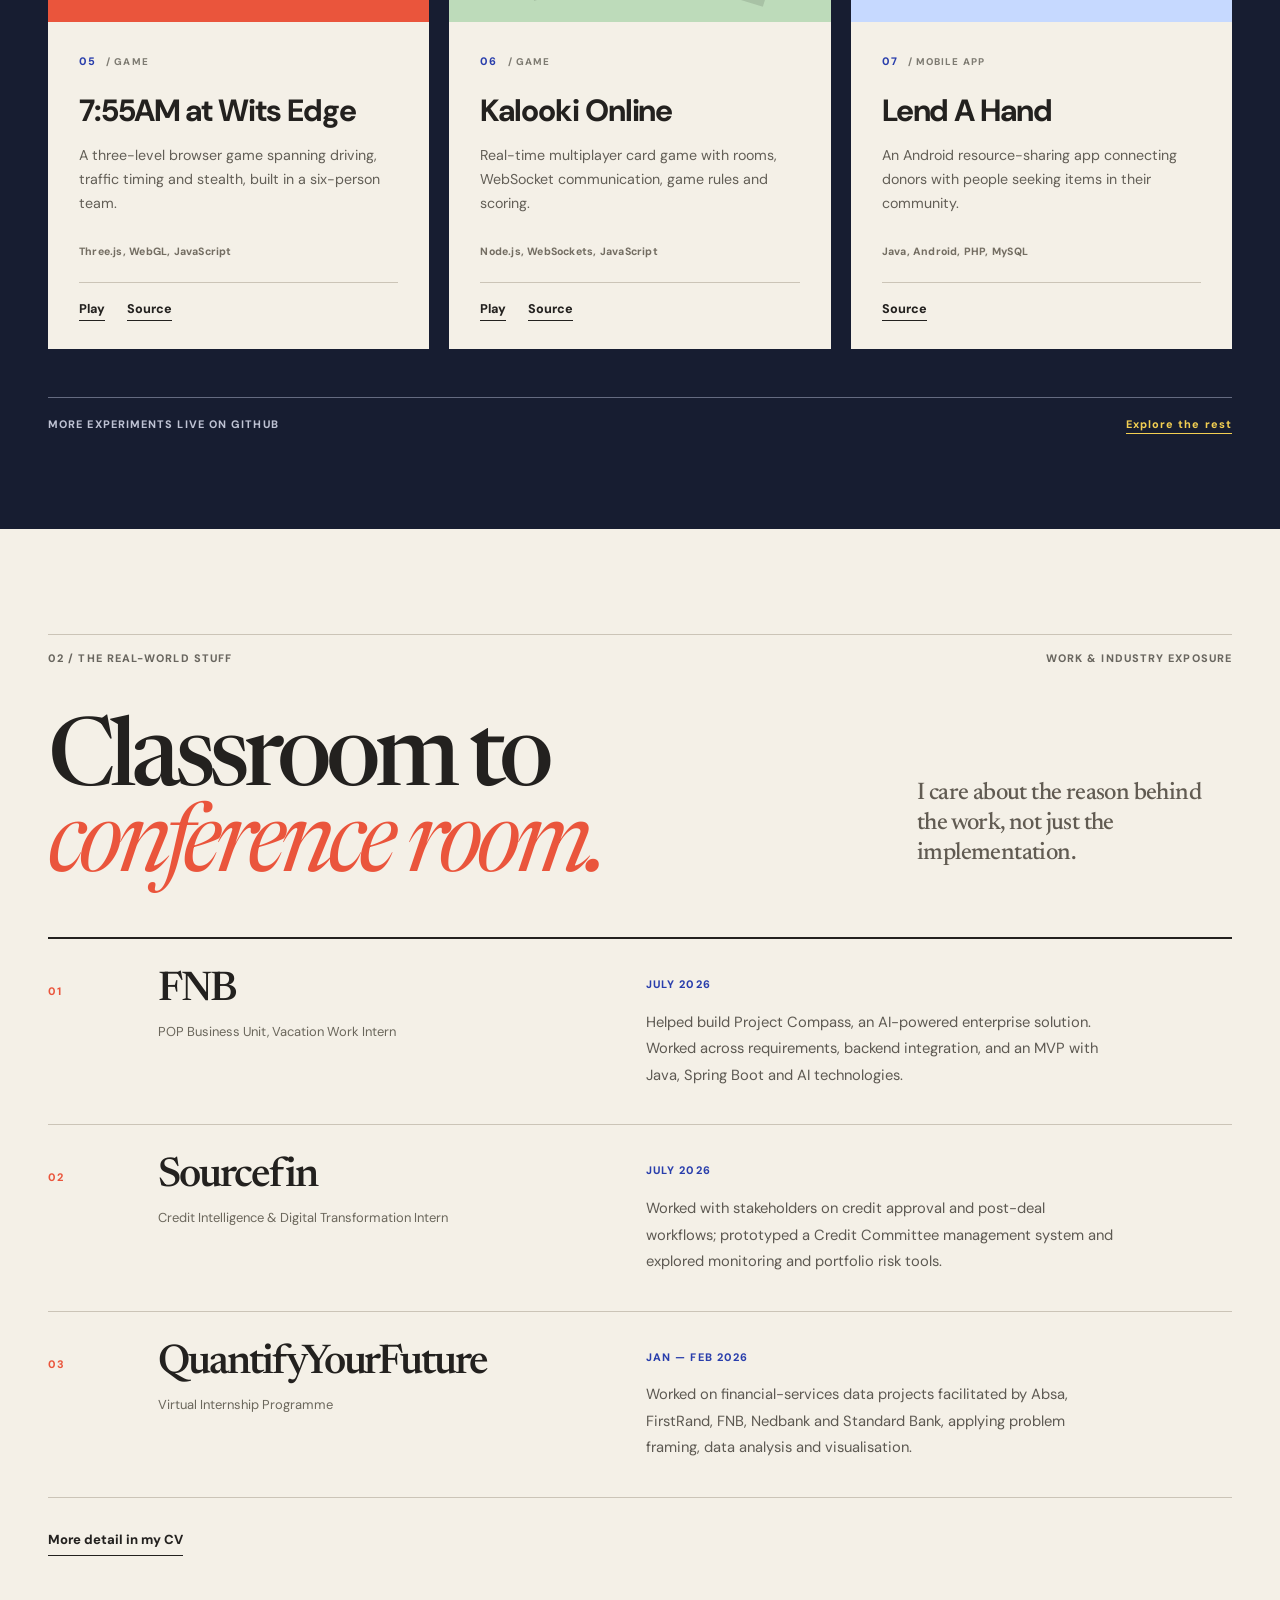
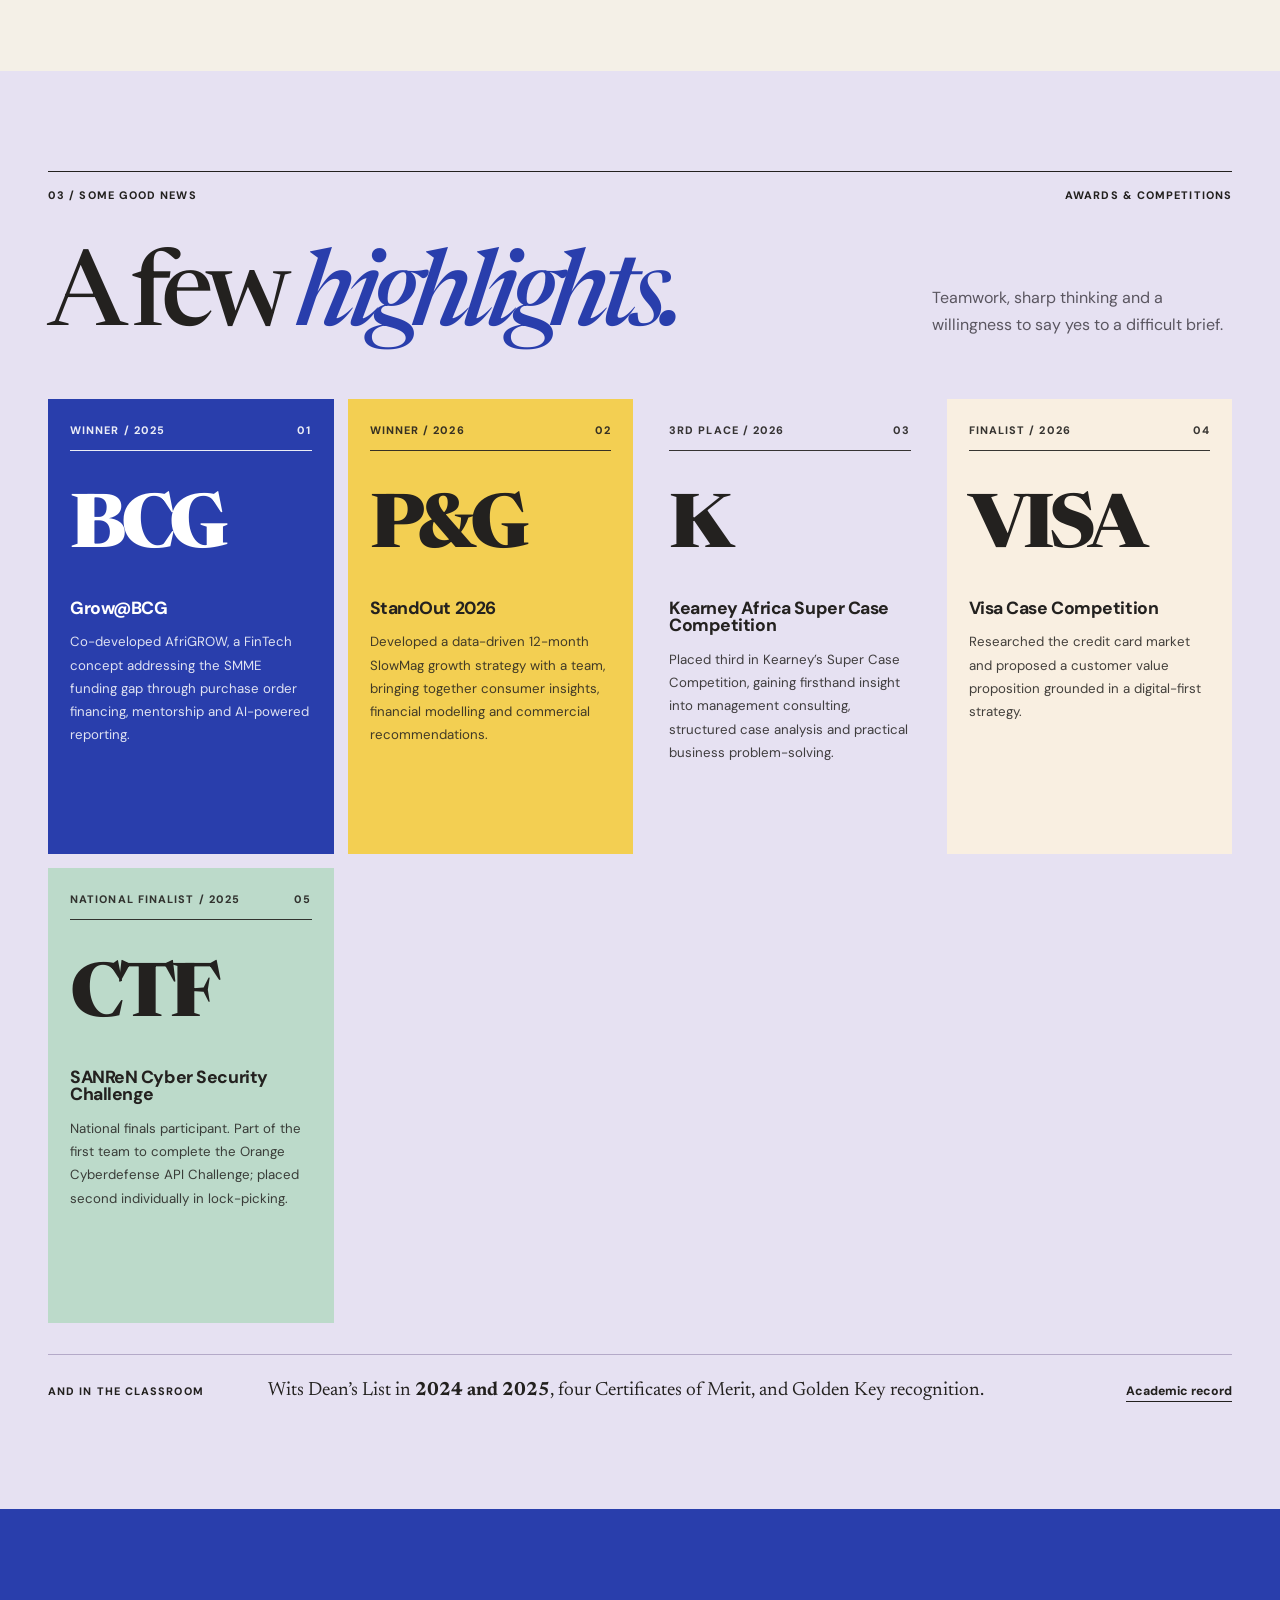
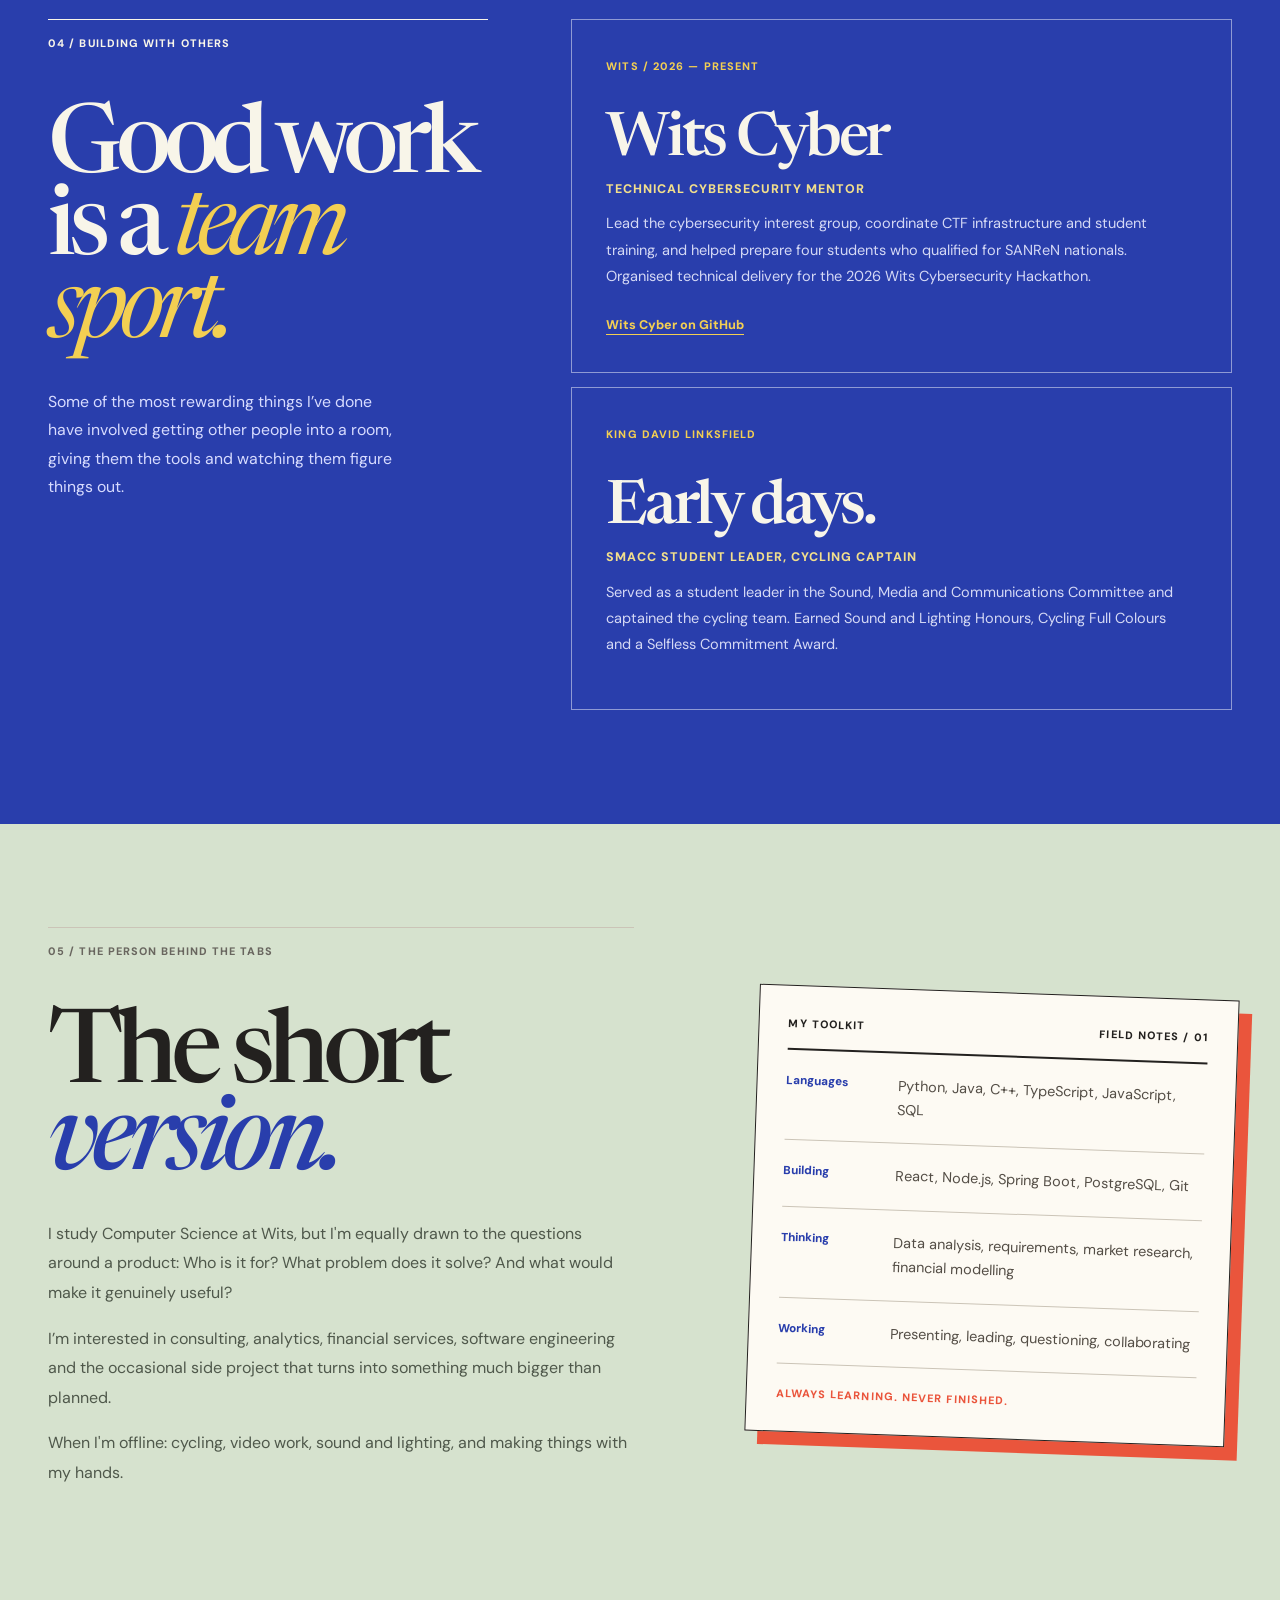
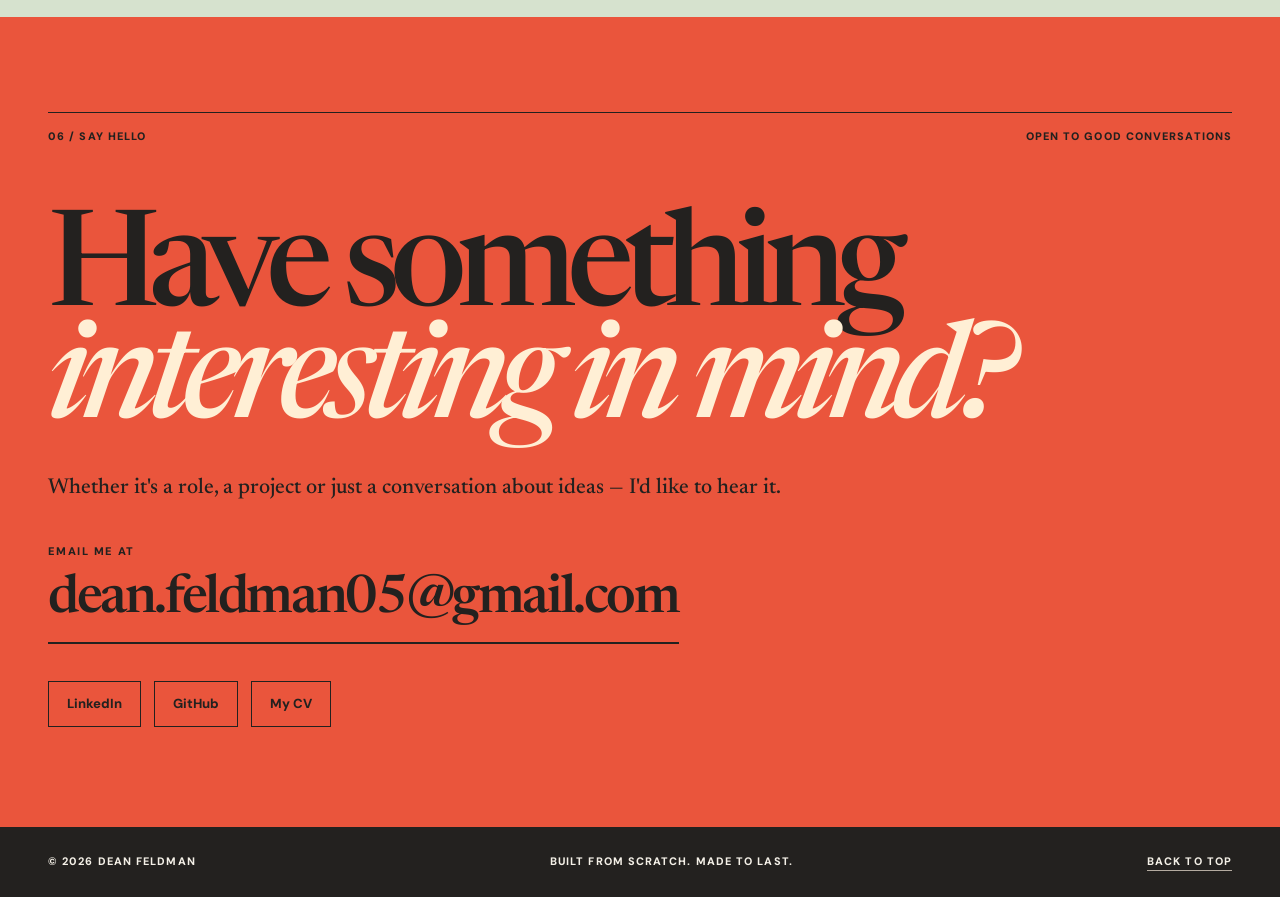
==== commit f5c612ff: "Add Kearney Super Case third-place achievement" ====
--- a/index.html
+++ b/index.html
@@ -183,8 +183,9 @@
         <div class="awards">
           <article class="award award-bcg"><div class="award-top"><span>WINNER / 2025</span><span>01</span></div><div class="award-mark">BCG</div><h3>Grow@BCG</h3><p>Co-developed AfriGROW, a FinTech concept addressing the SMME funding gap through purchase order financing, mentorship and AI-powered reporting.</p></article>
           <article class="award award-pg"><div class="award-top"><span>WINNER / 2026</span><span>02</span></div><div class="award-mark">P&amp;G</div><h3>StandOut 2026</h3><p>Developed a data-driven 12-month SlowMag growth strategy with a team, bringing together consumer insights, financial modelling and commercial recommendations.</p></article>
-          <article class="award award-visa"><div class="award-top"><span>FINALIST / 2026</span><span>03</span></div><div class="award-mark">VISA</div><h3>Visa Case Competition</h3><p>Researched the credit card market and proposed a customer value proposition grounded in a digital-first strategy.</p></article>
-          <article class="award award-sanren"><div class="award-top"><span>NATIONAL FINALIST / 2025</span><span>04</span></div><div class="award-mark">CTF</div><h3>SANReN Cyber Security Challenge</h3><p>National finals participant. Part of the first team to complete the Orange Cyberdefense API Challenge; placed second individually in lock-picking.</p></article>
+          <article class="award award-kearney"><div class="award-top"><span>3RD PLACE / 2026</span><span>03</span></div><div class="award-mark">K</div><h3>Kearney Africa Super Case Competition</h3><p>Placed third in Kearney’s Super Case Competition, gaining firsthand insight into management consulting, structured case analysis and practical business problem-solving.</p></article>
+          <article class="award award-visa"><div class="award-top"><span>FINALIST / 2026</span><span>04</span></div><div class="award-mark">VISA</div><h3>Visa Case Competition</h3><p>Researched the credit card market and proposed a customer value proposition grounded in a digital-first strategy.</p></article>
+          <article class="award award-sanren"><div class="award-top"><span>NATIONAL FINALIST / 2025</span><span>05</span></div><div class="award-mark">CTF</div><h3>SANReN Cyber Security Challenge</h3><p>National finals participant. Part of the first team to complete the Orange Cyberdefense API Challenge; placed second individually in lock-picking.</p></article>
         </div>
         <div class="academic-note"><span>AND IN THE CLASSROOM</span><p>Wits Dean’s List in <strong>2024 and 2025</strong>, four Certificates of Merit, and Golden Key recognition.</p><a href="cv.html#education">Academic record</a></div>
       </div>
--- a/styles.css
+++ b/styles.css
@@ -35,7 +35,7 @@
 .site-nav .nav-cv:hover{background:var(--blue)}
 .menu-toggle{display:none;border:1px solid var(--ink);background:transparent;padding:10px 12px;cursor:pointer}
 .menu-toggle span{display:block;width:23px;height:2px;background:var(--ink);margin:4px 0}
-.overline,.section-kicker,.hero-topline,.hero-bottom,.art-meta,.project-no,.project-filters,.tech-line,.after-work,.exp-index,.exp-body>span,.award-top,.academic-note>span,.leadership-panel>span,.notebook-top,.notebook-foot,.contact-top,.footer{font-size:.68rem;font-weight:800;letter-spacing:.1em}
+.overline,.section-kicker,.hero-topline,.art-meta,.project-no,.project-filters,.tech-line,.after-work,.exp-index,.exp-body>span,.award-top,.academic-note>span,.leadership-panel>span,.notebook-top,.notebook-foot,.contact-top,.footer{font-size:.68rem;font-weight:800;letter-spacing:.1em}
 .hero{padding-top:25px}
 .hero-topline{display:flex;justify-content:space-between;gap:15px;padding-bottom:15px;border-bottom:1px solid var(--rule)}
 .hero-headline{display:grid;grid-template-columns:minmax(0,1fr) 295px;gap:4.5%;align-items:end;padding:56px 0 70px}
@@ -53,7 +53,6 @@
 .hero-note .note-small{font-size:.84rem;line-height:1.7;color:var(--muted);margin:22px 0}
 .arrow-link,.simple-link{font-size:.82rem;display:inline-flex;gap:24px;align-items:center;border-bottom:1px solid var(--ink);padding-bottom:5px;font-weight:800}
 .arrow-link:hover,.simple-link:hover{color:var(--blue);border-color:var(--blue)}
-.hero-bottom{display:flex;justify-content:space-between;gap:15px;border-top:1px solid var(--rule);padding:17px 0 19px}
 .ticker{background:var(--coral);color:var(--ink)}
 .ticker-inner{display:grid;grid-template-columns:repeat(4,1fr)}
 .ticker-inner p{margin:0;display:flex;flex-wrap:wrap;gap:10px;align-items:baseline;padding:21px 16px;border-right:1px solid rgba(35,33,31,.24);font-weight:800;font-size:.89rem}
@@ -313,7 +312,6 @@
   .hero-note{display:block;margin-top:39px}
   .hero-note p:not(.note-small){font-size:1.35rem}
   .hero-note .note-small{margin:16px 0}
-  .hero-bottom span:last-child{display:none}
   .ticker-inner p{padding:15px 9px;font-size:.72rem;gap:5px}
   .ticker-inner p:nth-child(odd){padding-left:0}
   .ticker-inner p span{font-size:.62rem}
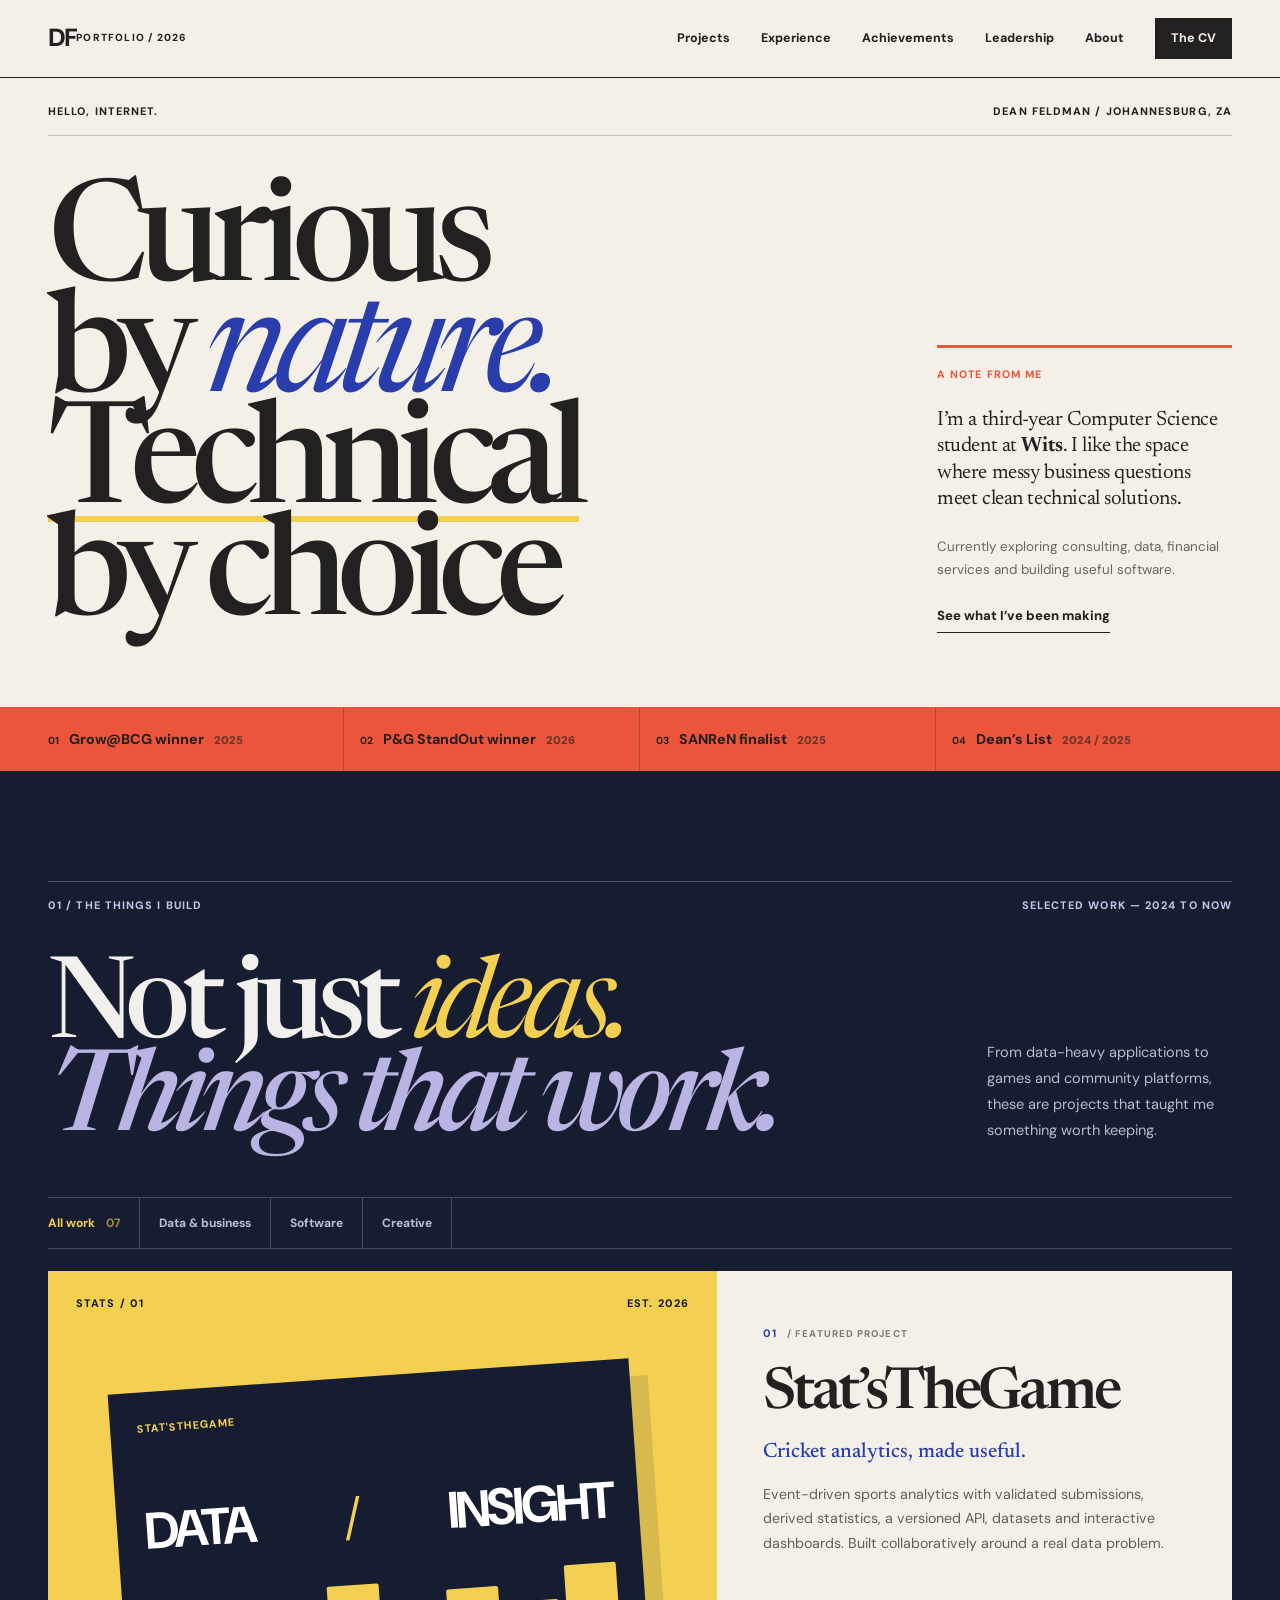
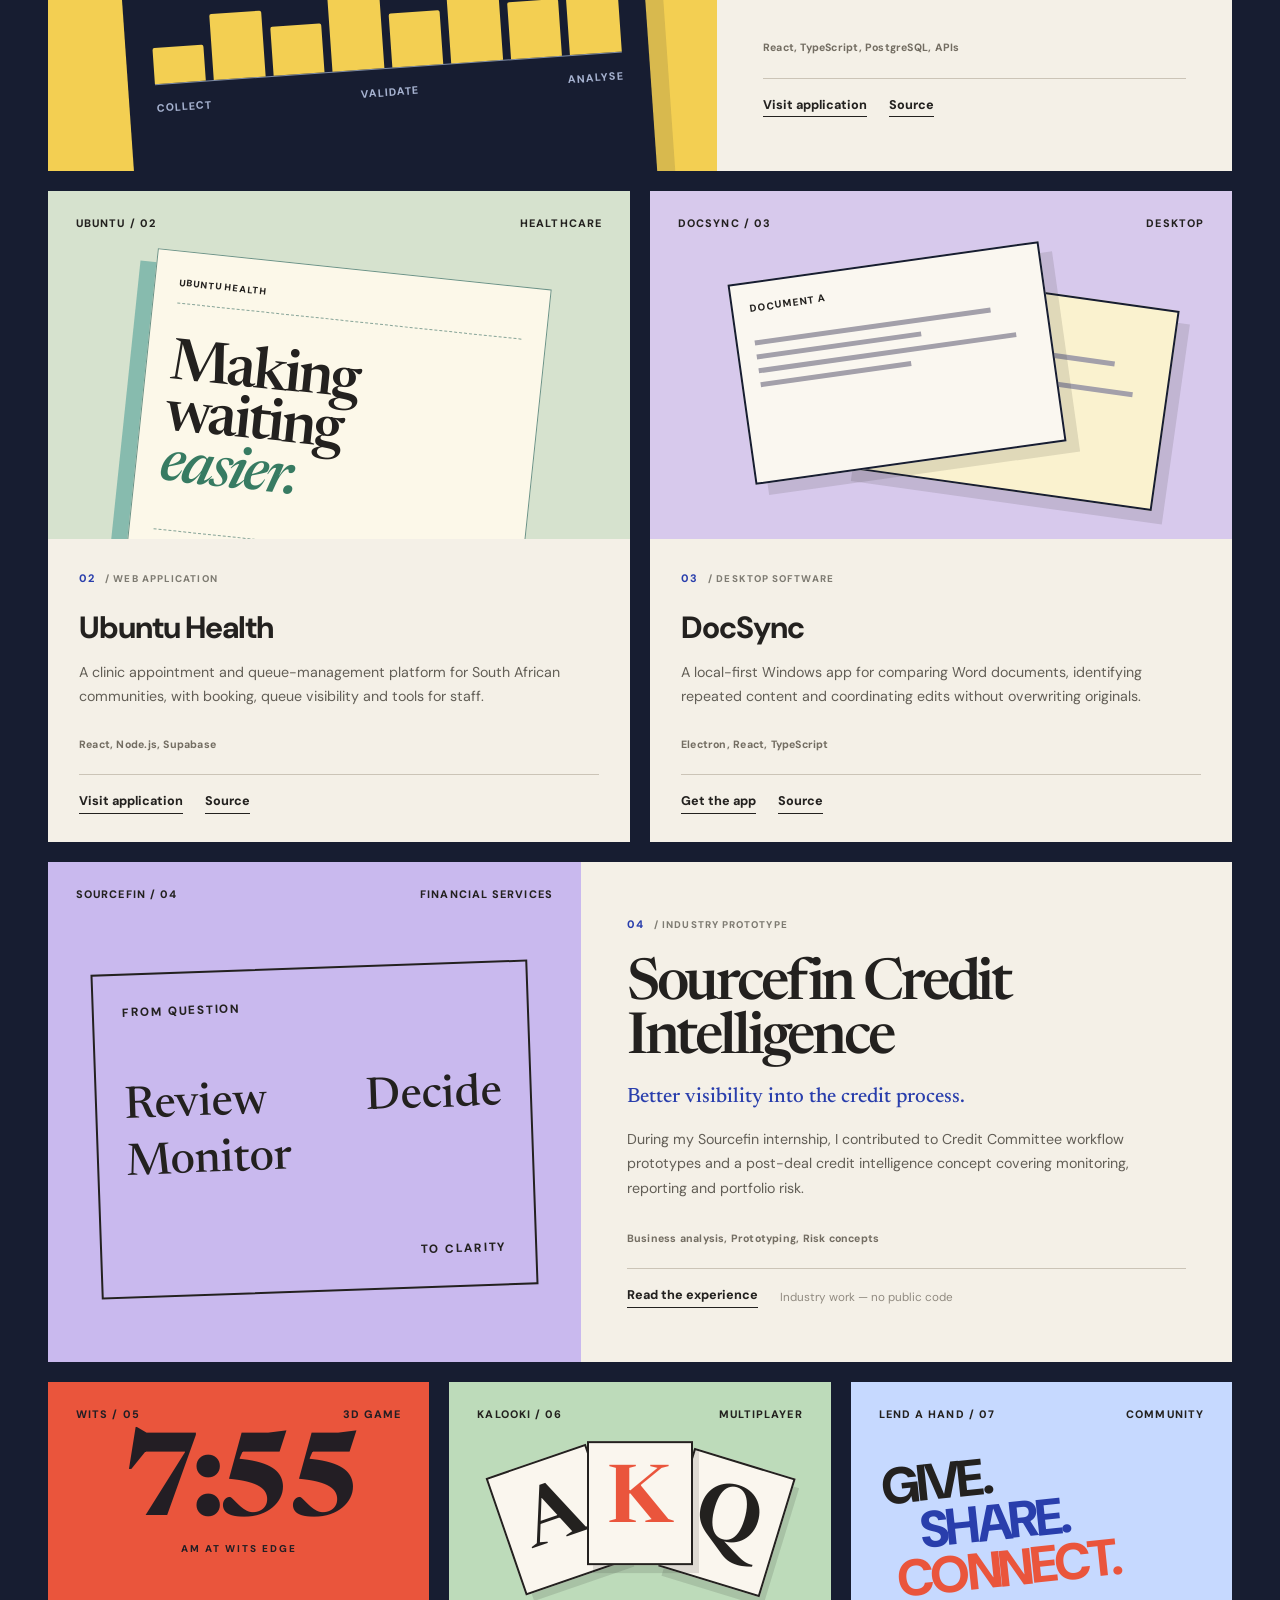
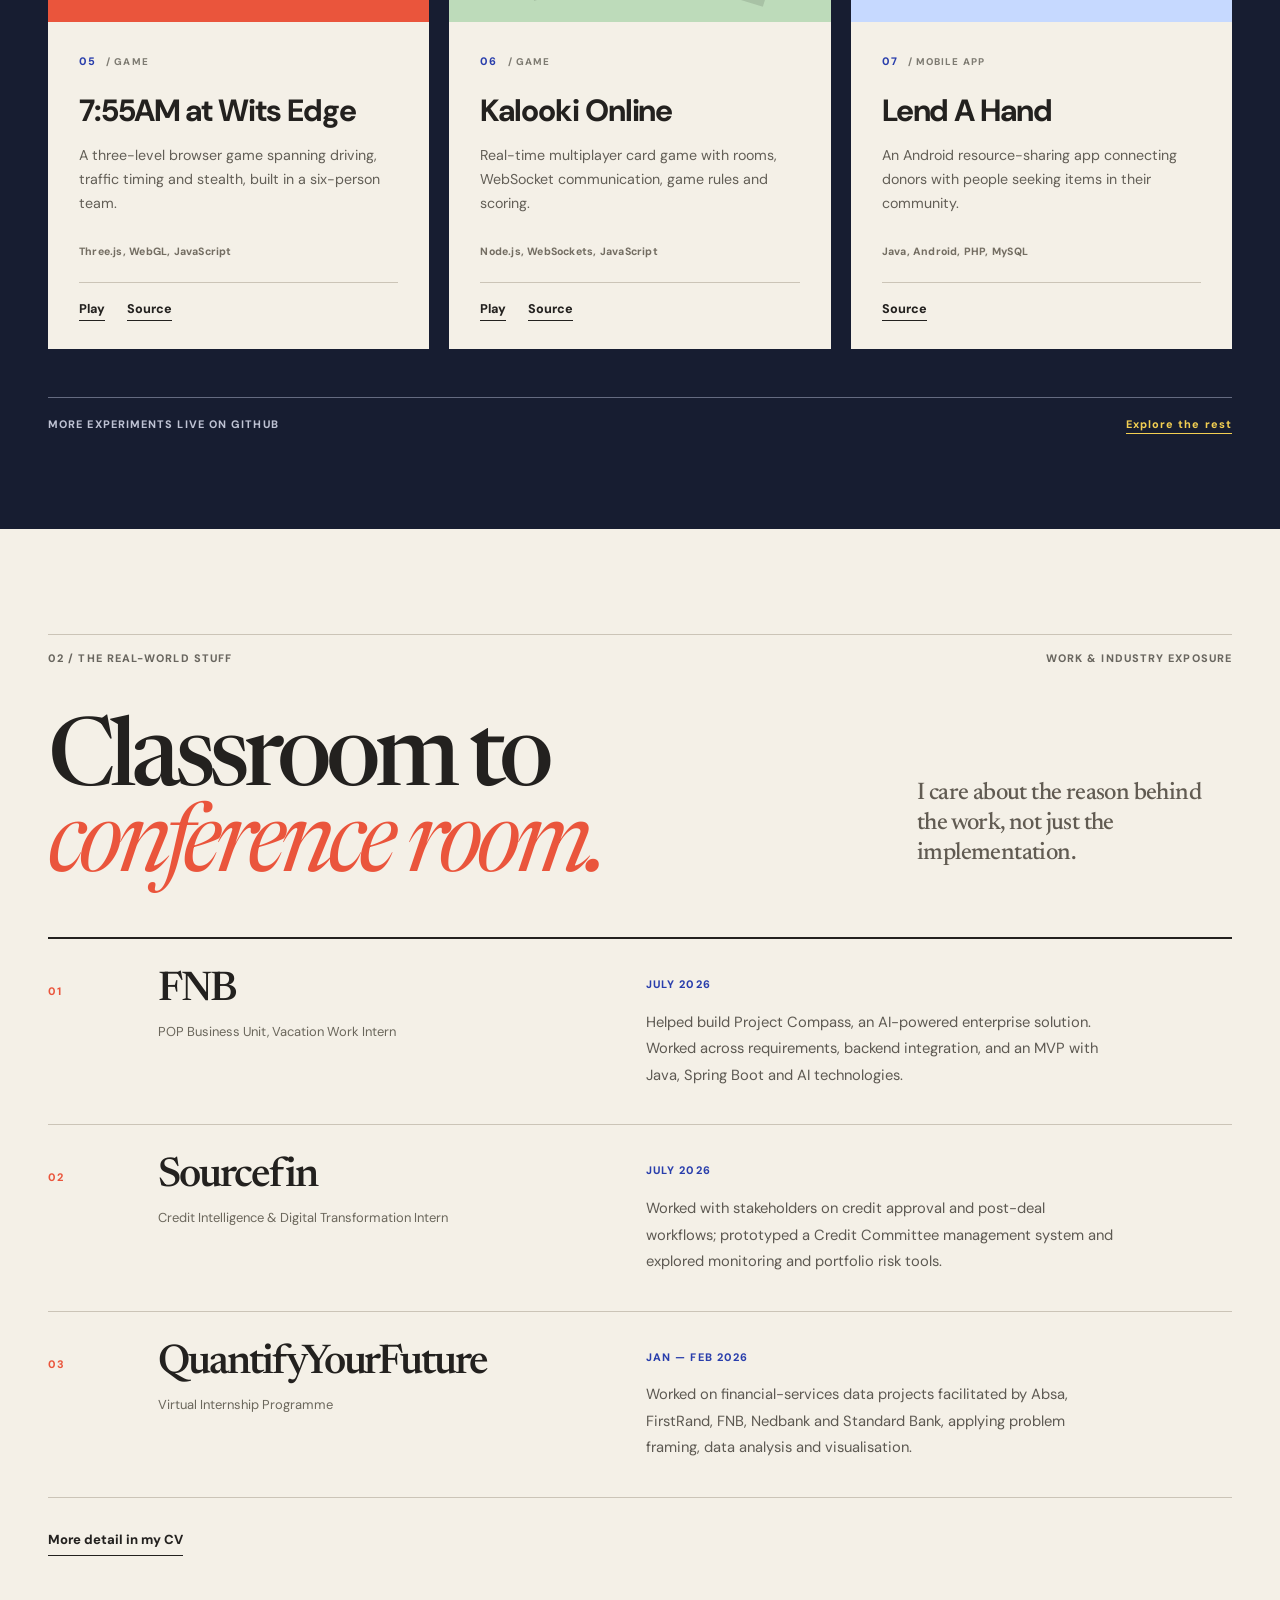
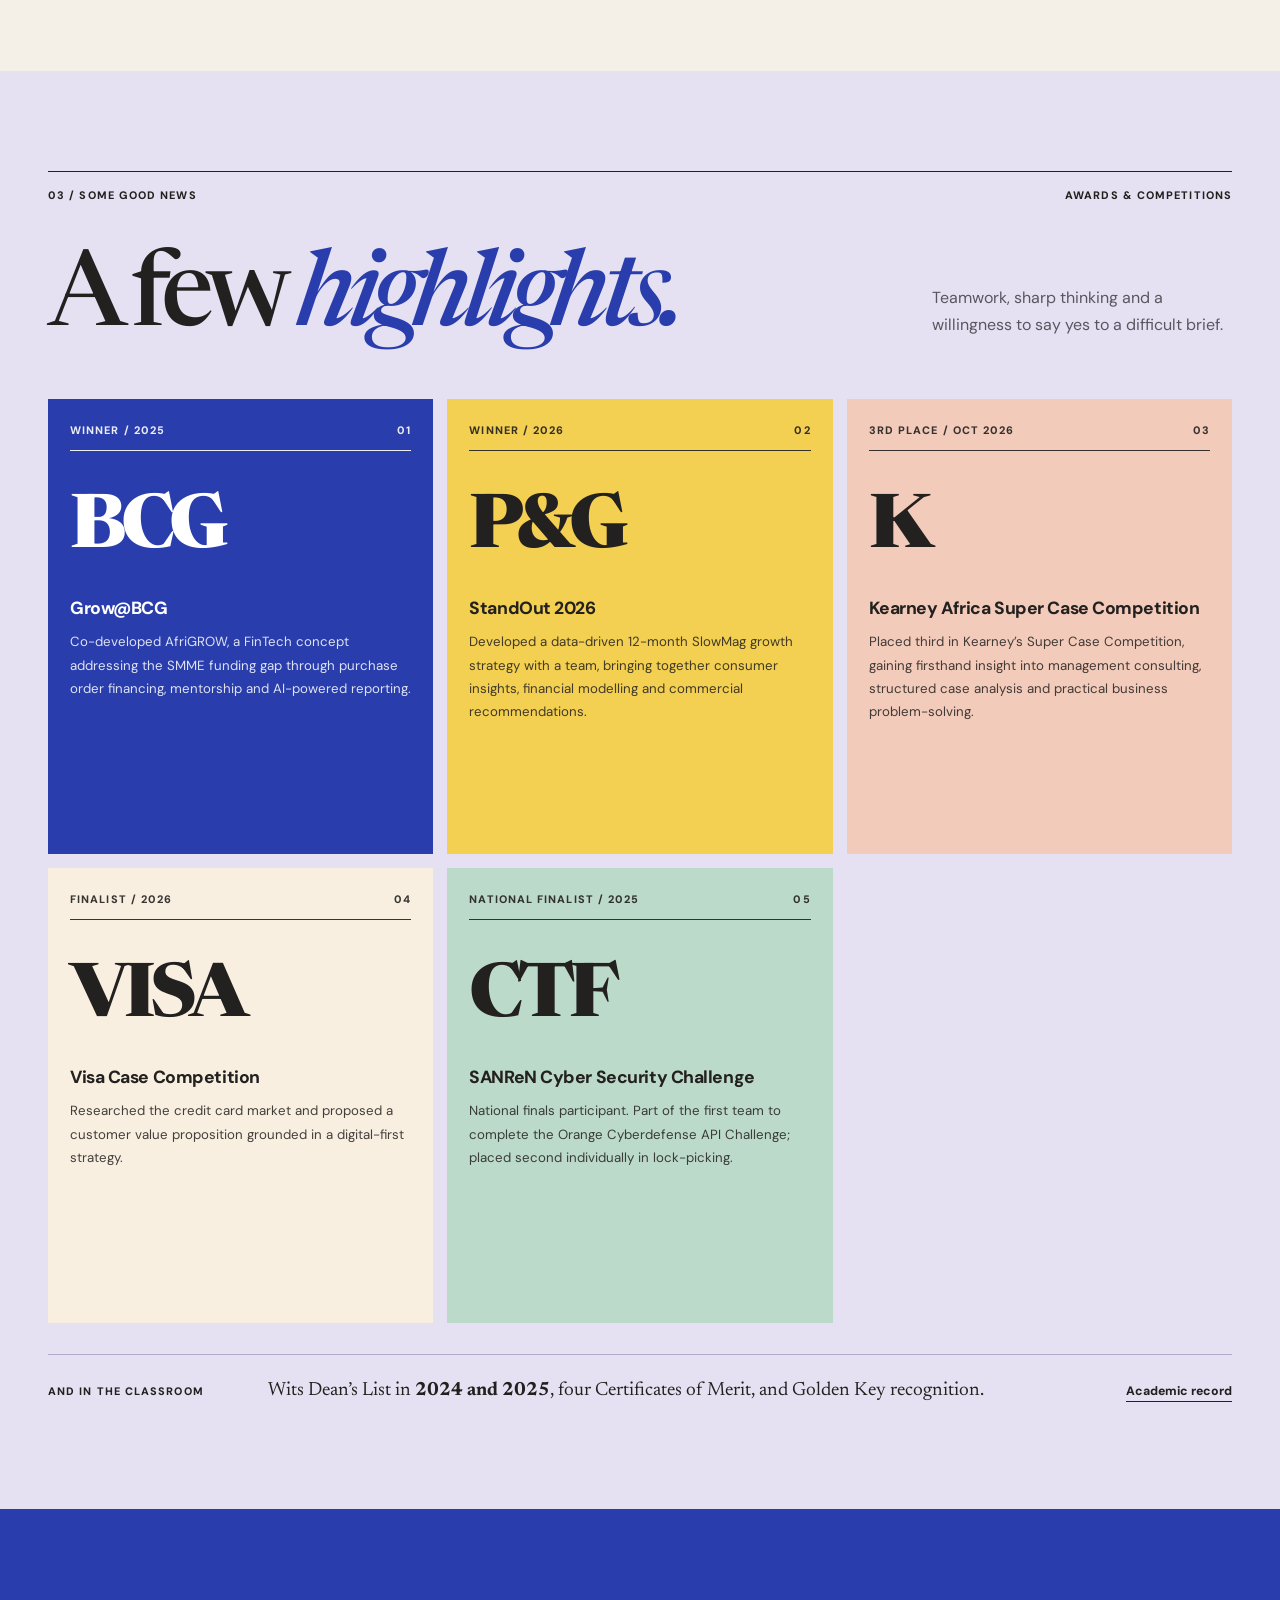
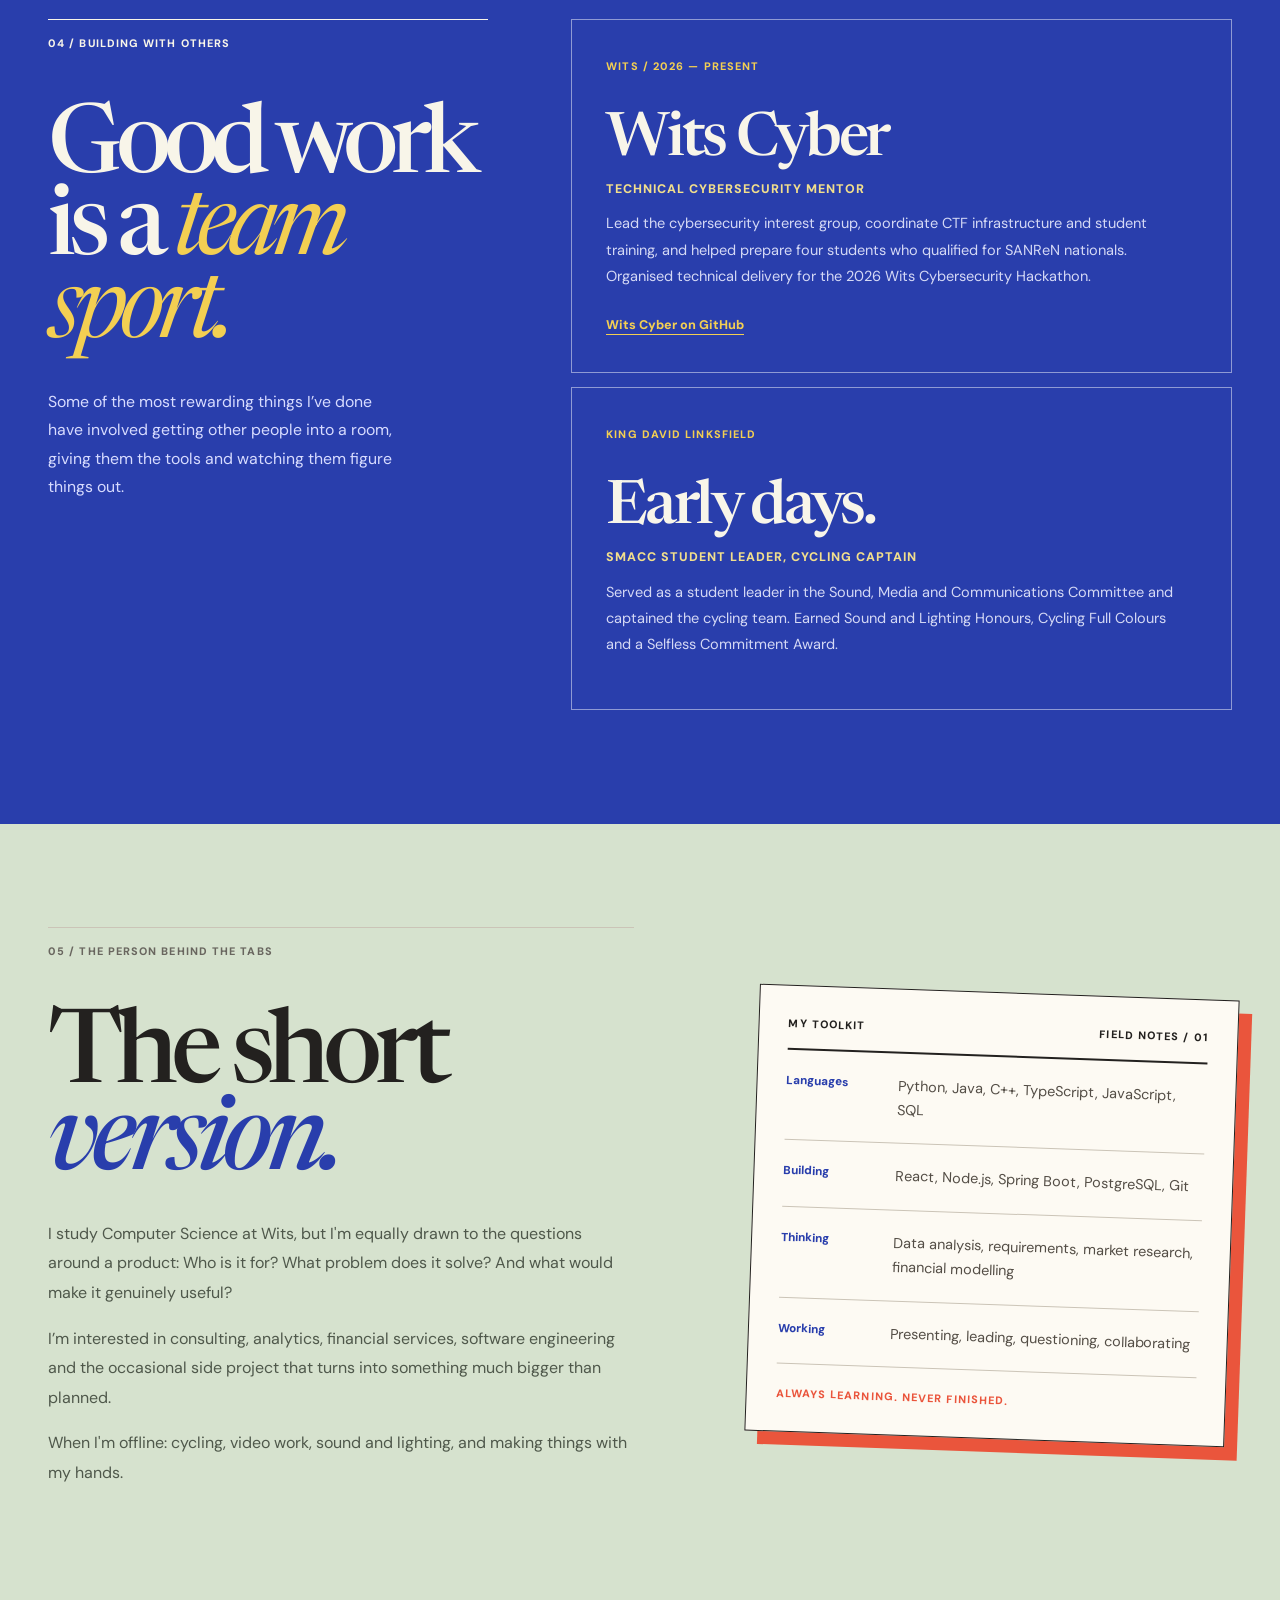
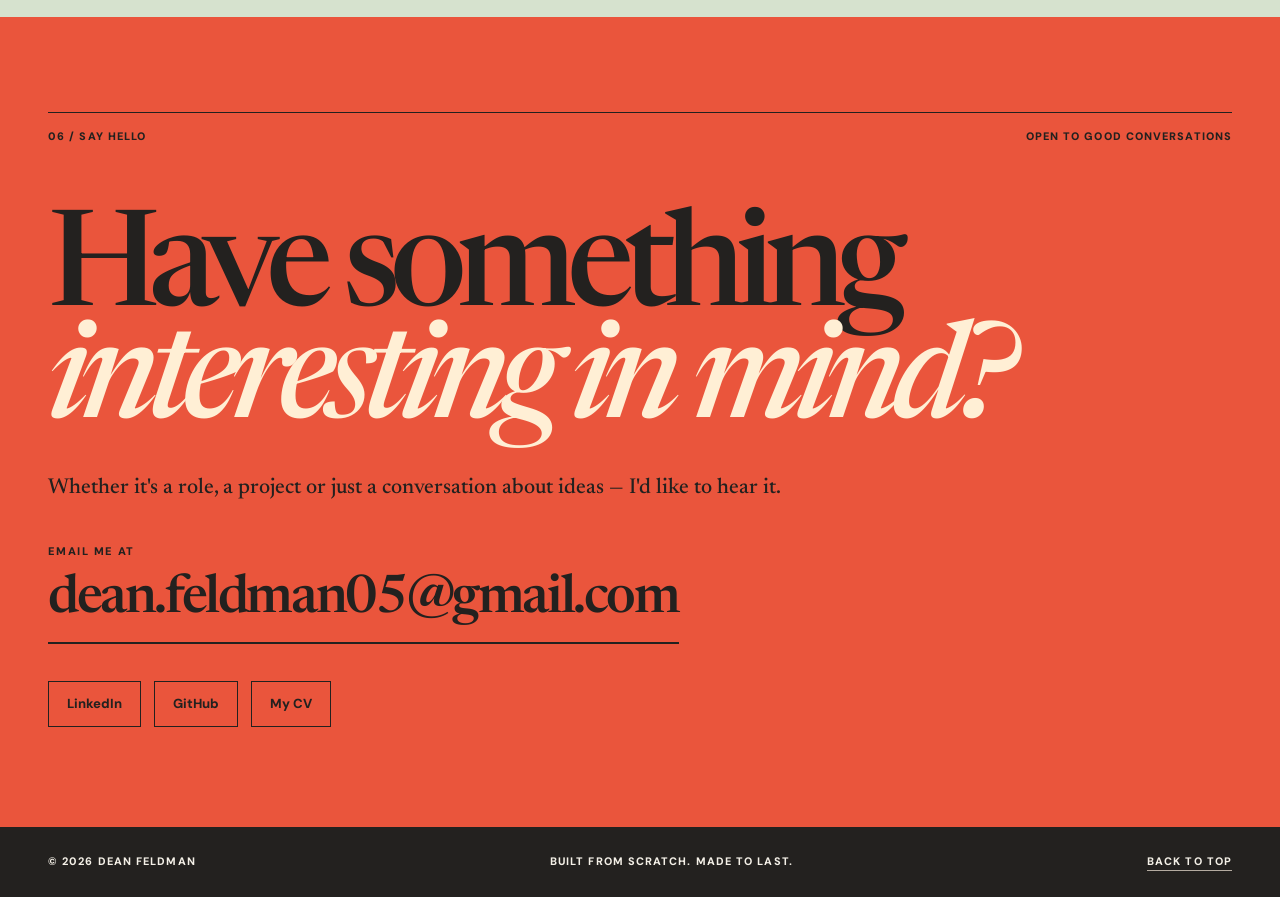
==== commit 04394529: "Specify October 2026 for Kearney Super Case achievement" ====
--- a/index.html
+++ b/index.html
@@ -183,7 +183,7 @@
         <div class="awards">
           <article class="award award-bcg"><div class="award-top"><span>WINNER / 2025</span><span>01</span></div><div class="award-mark">BCG</div><h3>Grow@BCG</h3><p>Co-developed AfriGROW, a FinTech concept addressing the SMME funding gap through purchase order financing, mentorship and AI-powered reporting.</p></article>
           <article class="award award-pg"><div class="award-top"><span>WINNER / 2026</span><span>02</span></div><div class="award-mark">P&amp;G</div><h3>StandOut 2026</h3><p>Developed a data-driven 12-month SlowMag growth strategy with a team, bringing together consumer insights, financial modelling and commercial recommendations.</p></article>
-          <article class="award award-kearney"><div class="award-top"><span>3RD PLACE / 2026</span><span>03</span></div><div class="award-mark">K</div><h3>Kearney Africa Super Case Competition</h3><p>Placed third in Kearney’s Super Case Competition, gaining firsthand insight into management consulting, structured case analysis and practical business problem-solving.</p></article>
+          <article class="award award-kearney"><div class="award-top"><span>3RD PLACE / OCT 2026</span><span>03</span></div><div class="award-mark">K</div><h3>Kearney Africa Super Case Competition</h3><p>Placed third in Kearney’s Super Case Competition, gaining firsthand insight into management consulting, structured case analysis and practical business problem-solving.</p></article>
           <article class="award award-visa"><div class="award-top"><span>FINALIST / 2026</span><span>04</span></div><div class="award-mark">VISA</div><h3>Visa Case Competition</h3><p>Researched the credit card market and proposed a customer value proposition grounded in a digital-first strategy.</p></article>
           <article class="award award-sanren"><div class="award-top"><span>NATIONAL FINALIST / 2025</span><span>05</span></div><div class="award-mark">CTF</div><h3>SANReN Cyber Security Challenge</h3><p>National finals participant. Part of the first team to complete the Orange Cyberdefense API Challenge; placed second individually in lock-picking.</p></article>
         </div>
--- a/styles.css
+++ b/styles.css
@@ -169,11 +169,12 @@
 .recognition-heading h2{font-size:clamp(4.7rem,8.2vw,8.4rem);margin:0;letter-spacing:-.07em}
 .recognition-heading h2 em{color:var(--blue)}
 .recognition-heading p{max-width:300px;line-height:1.7;color:#5a5660}
-.awards{display:grid;grid-template-columns:repeat(4,minmax(0,1fr));gap:14px}
+.awards{display:grid;grid-template-columns:repeat(3,minmax(0,1fr));gap:14px}
 .award{min-height:455px;padding:23px 22px;display:flex;flex-direction:column;position:relative}
 .award-top{display:flex;justify-content:space-between;gap:12px;border-bottom:1px solid currentColor;padding-bottom:11px;opacity:.9}
 .award-pg{background:var(--yellow)}
 .award-bcg{background:var(--blue);color:white}
+.award-kearney{background:#f3cbbb}
 .award-visa{background:#f9efe1}
 .award-sanren{background:#bcdaca}
 .award-mark{font:750 clamp(3.4rem,5.8vw,6.5rem)/.9 var(--display);letter-spacing:-.08em;margin:46px 0 36px;display:flex;justify-content:space-between;gap:6px}
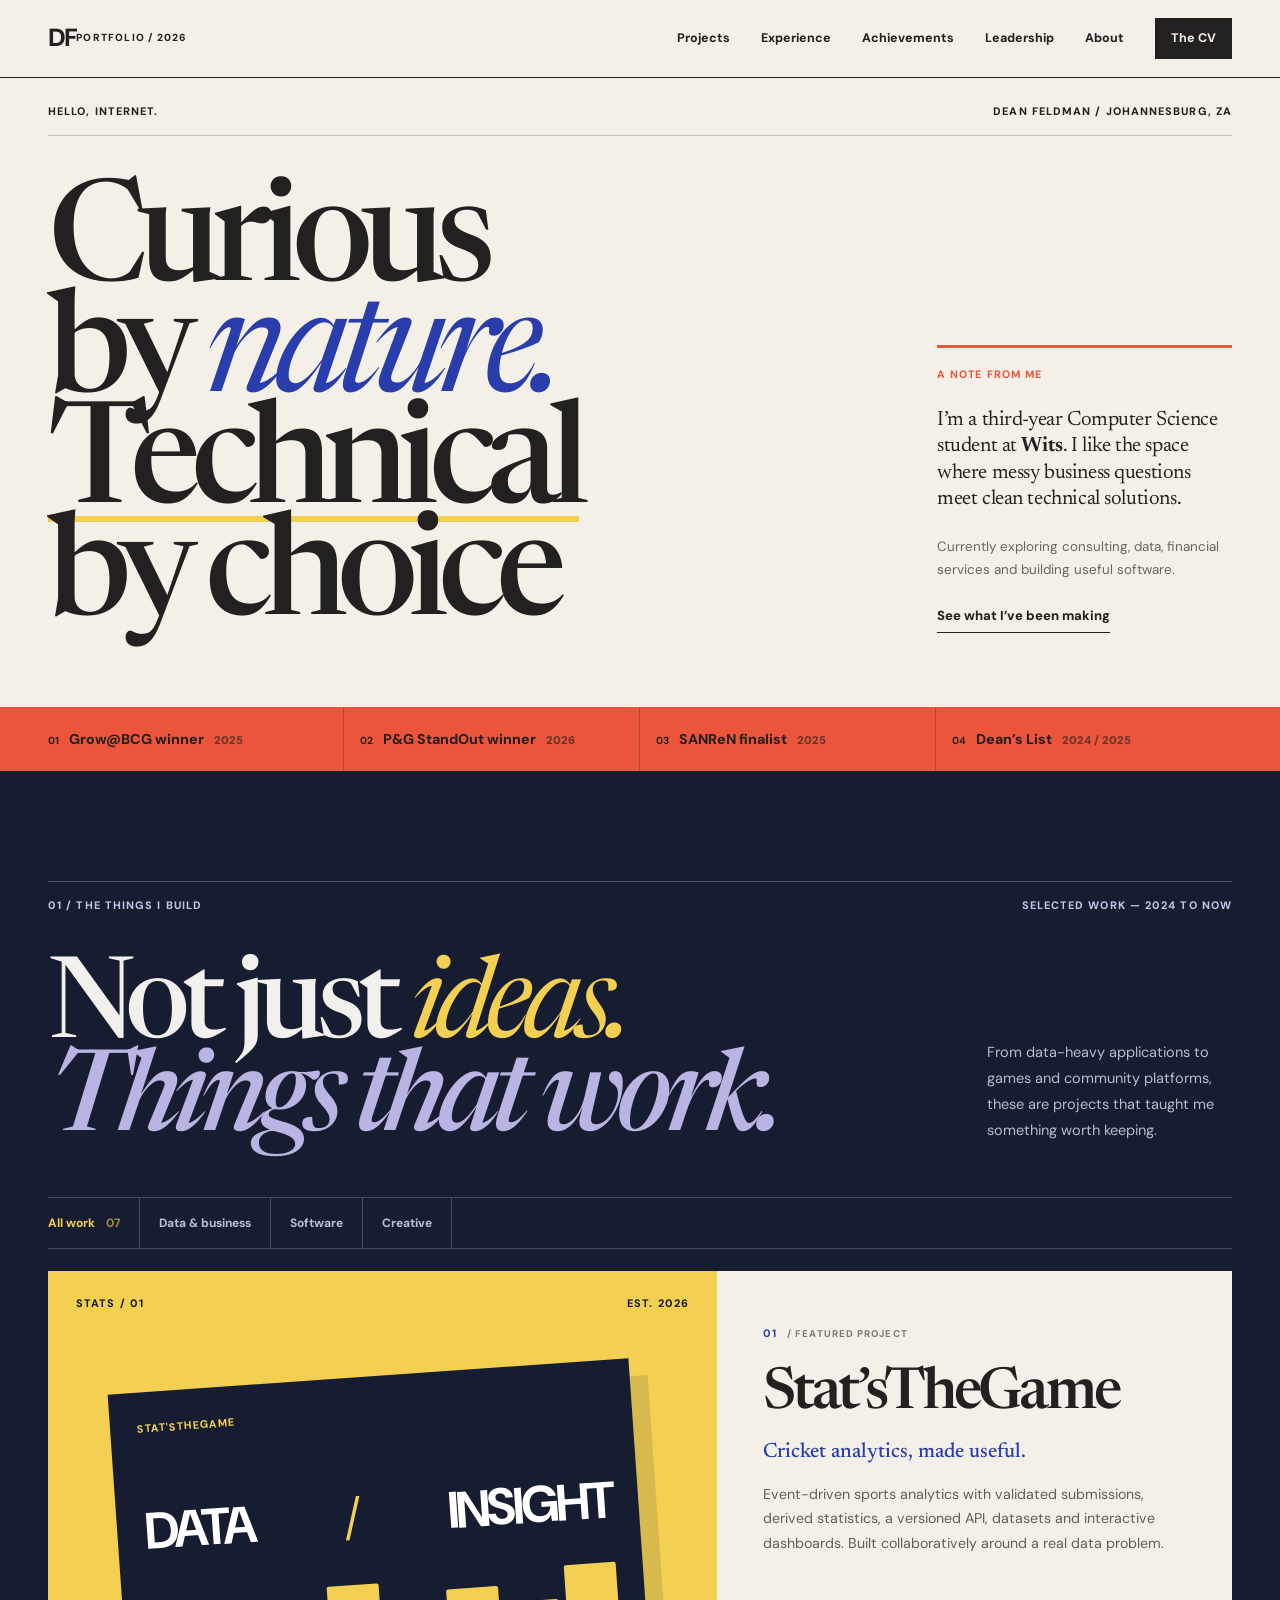
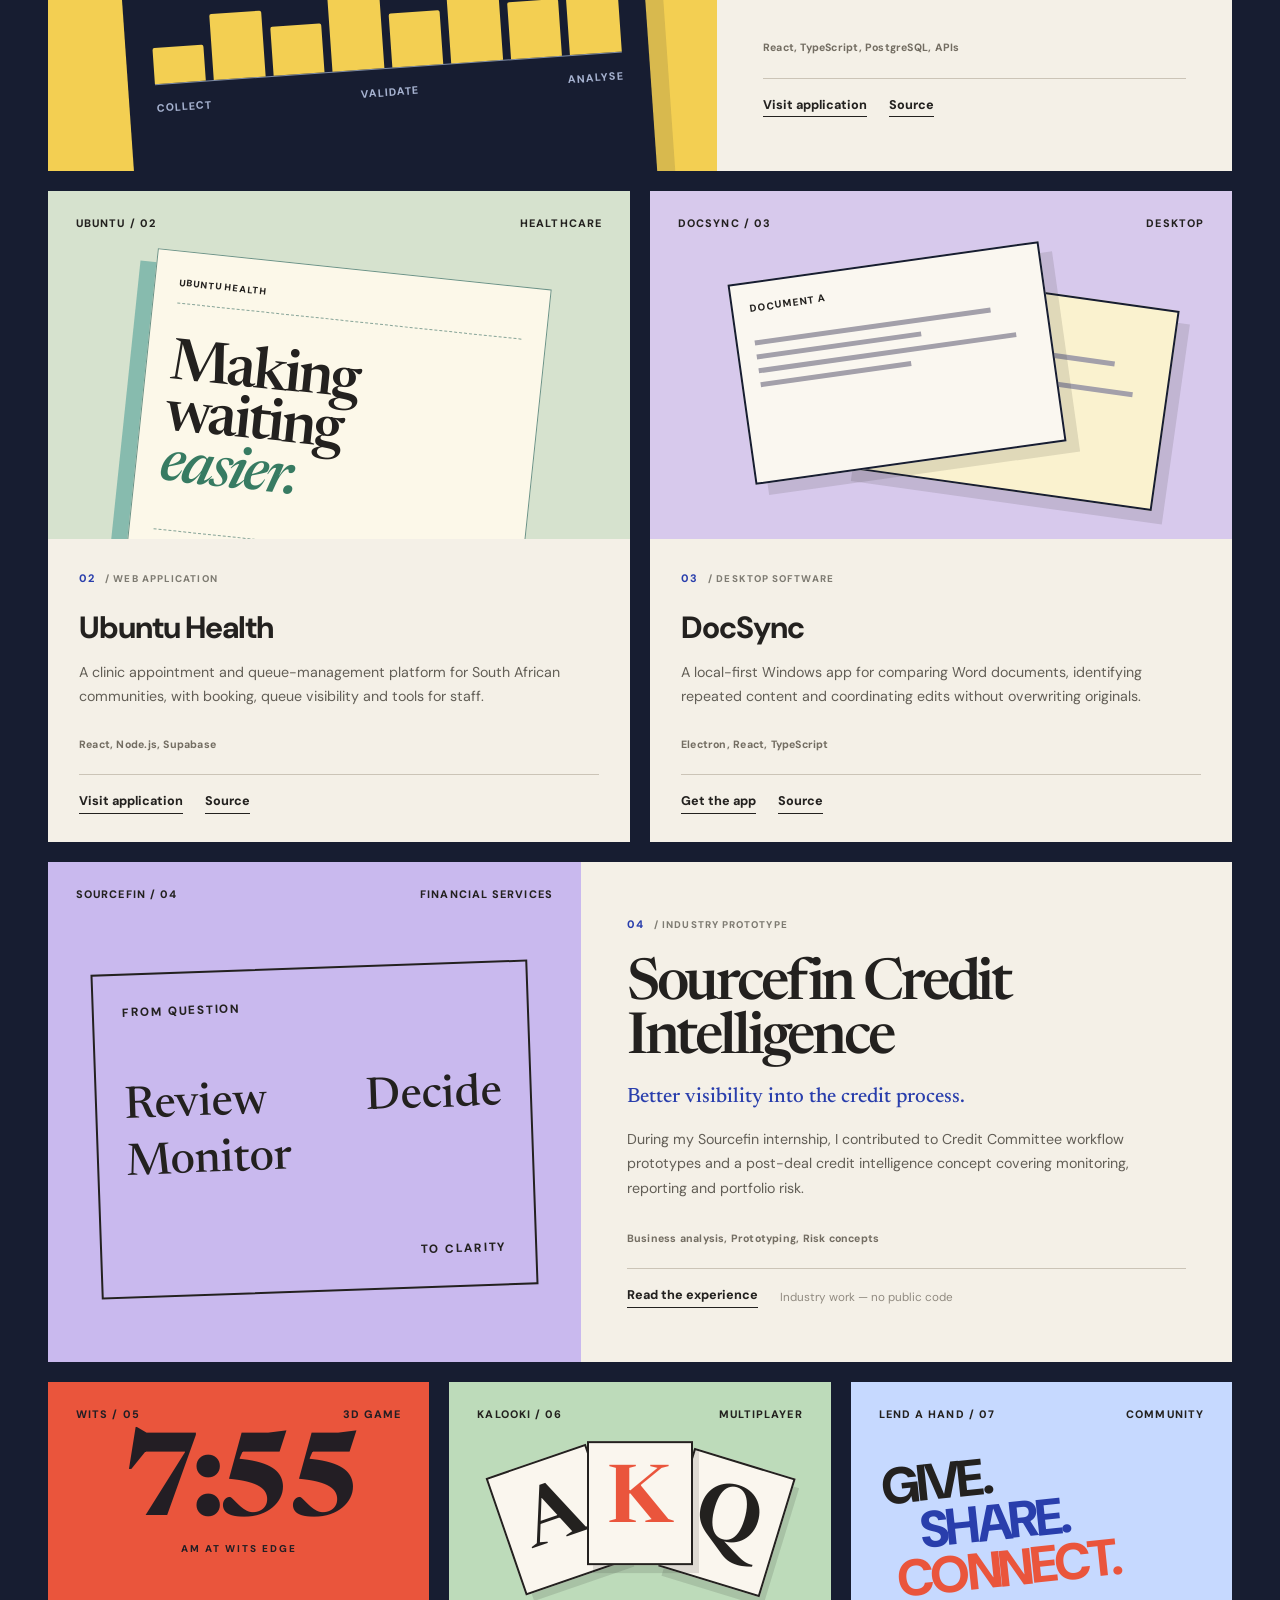
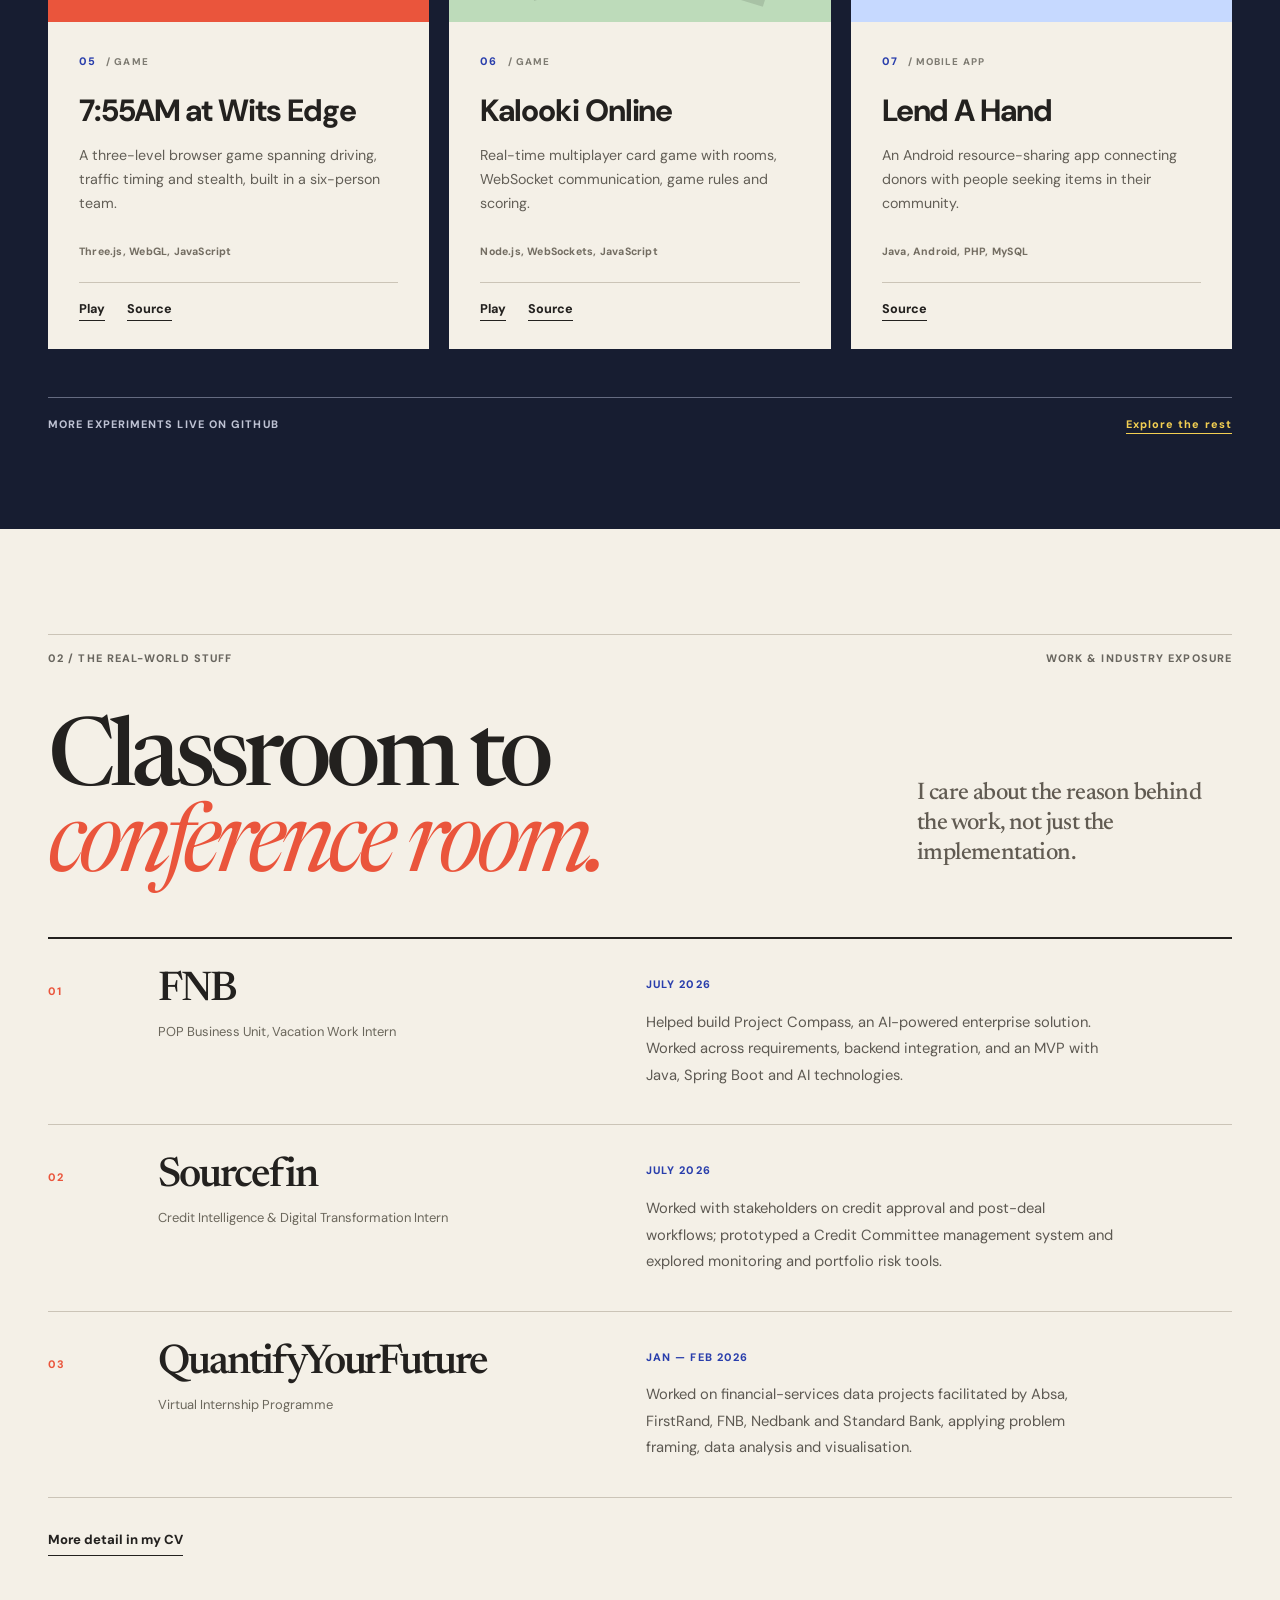
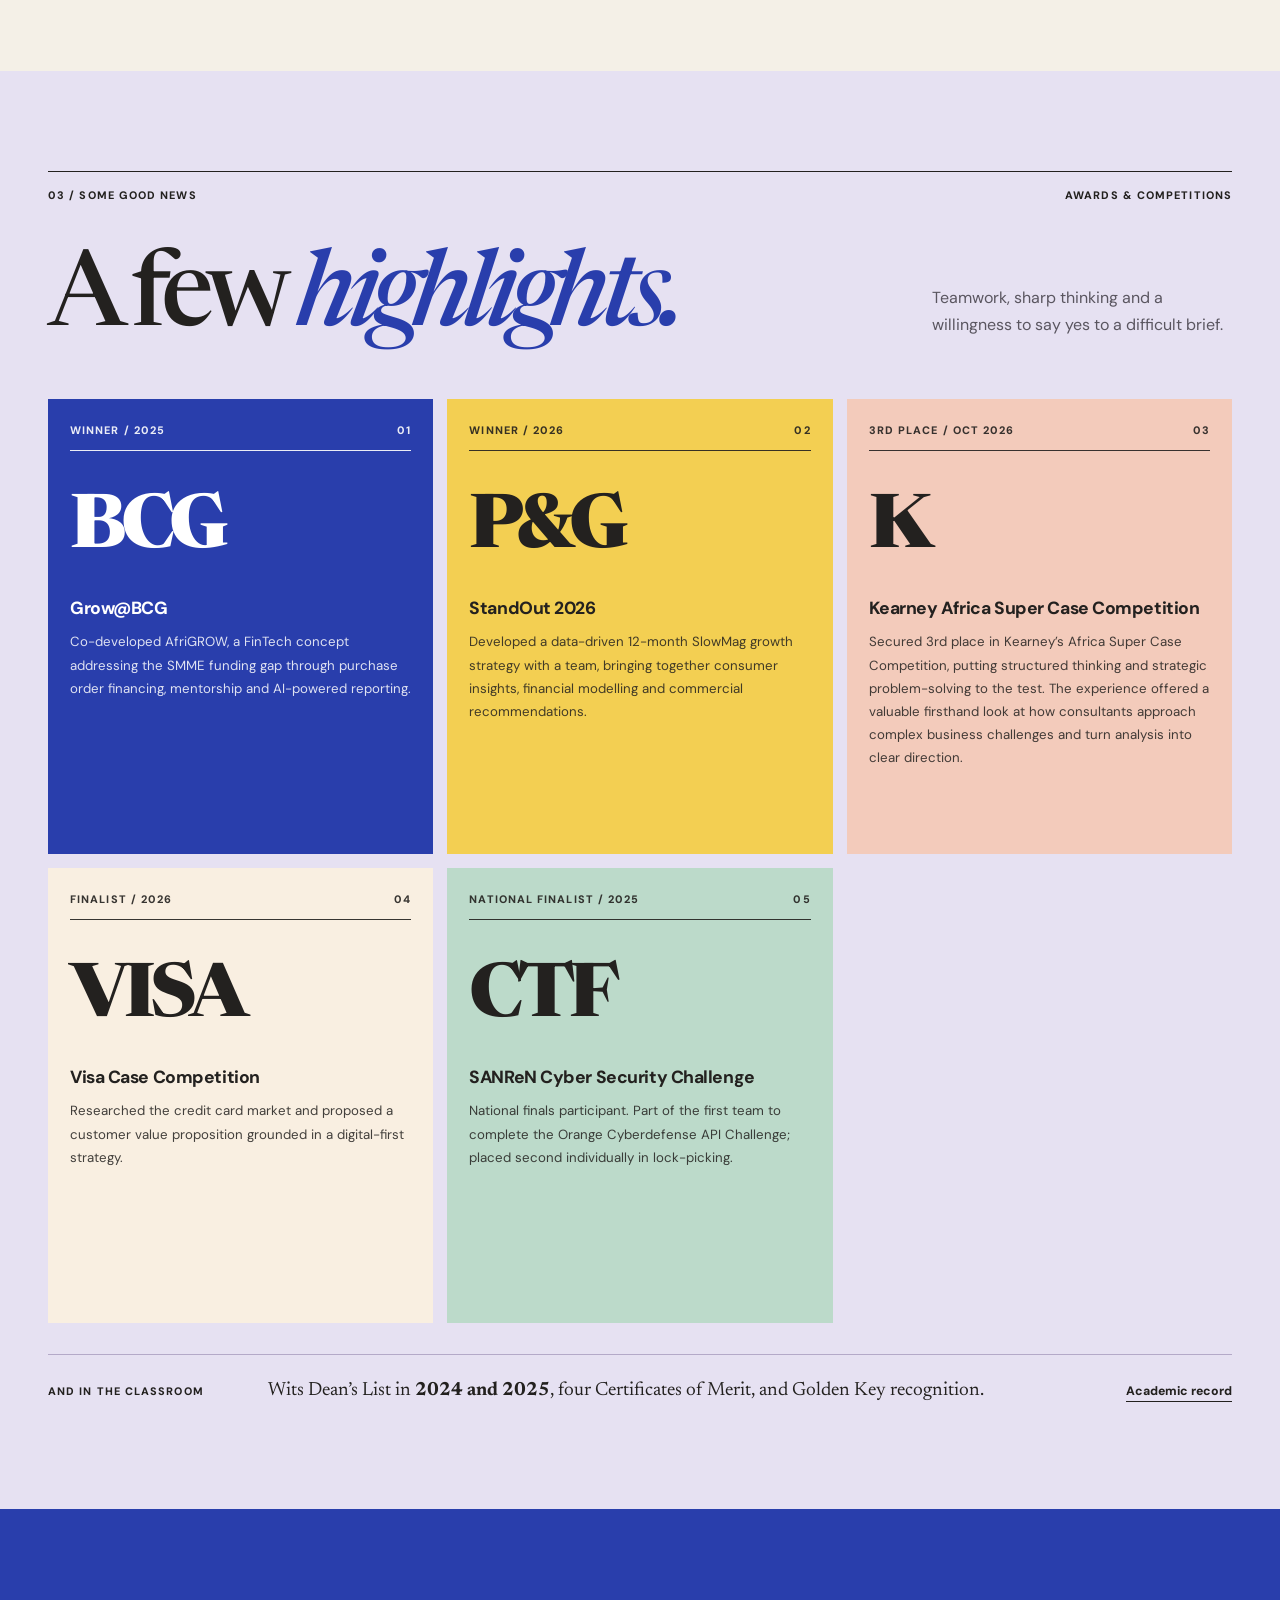
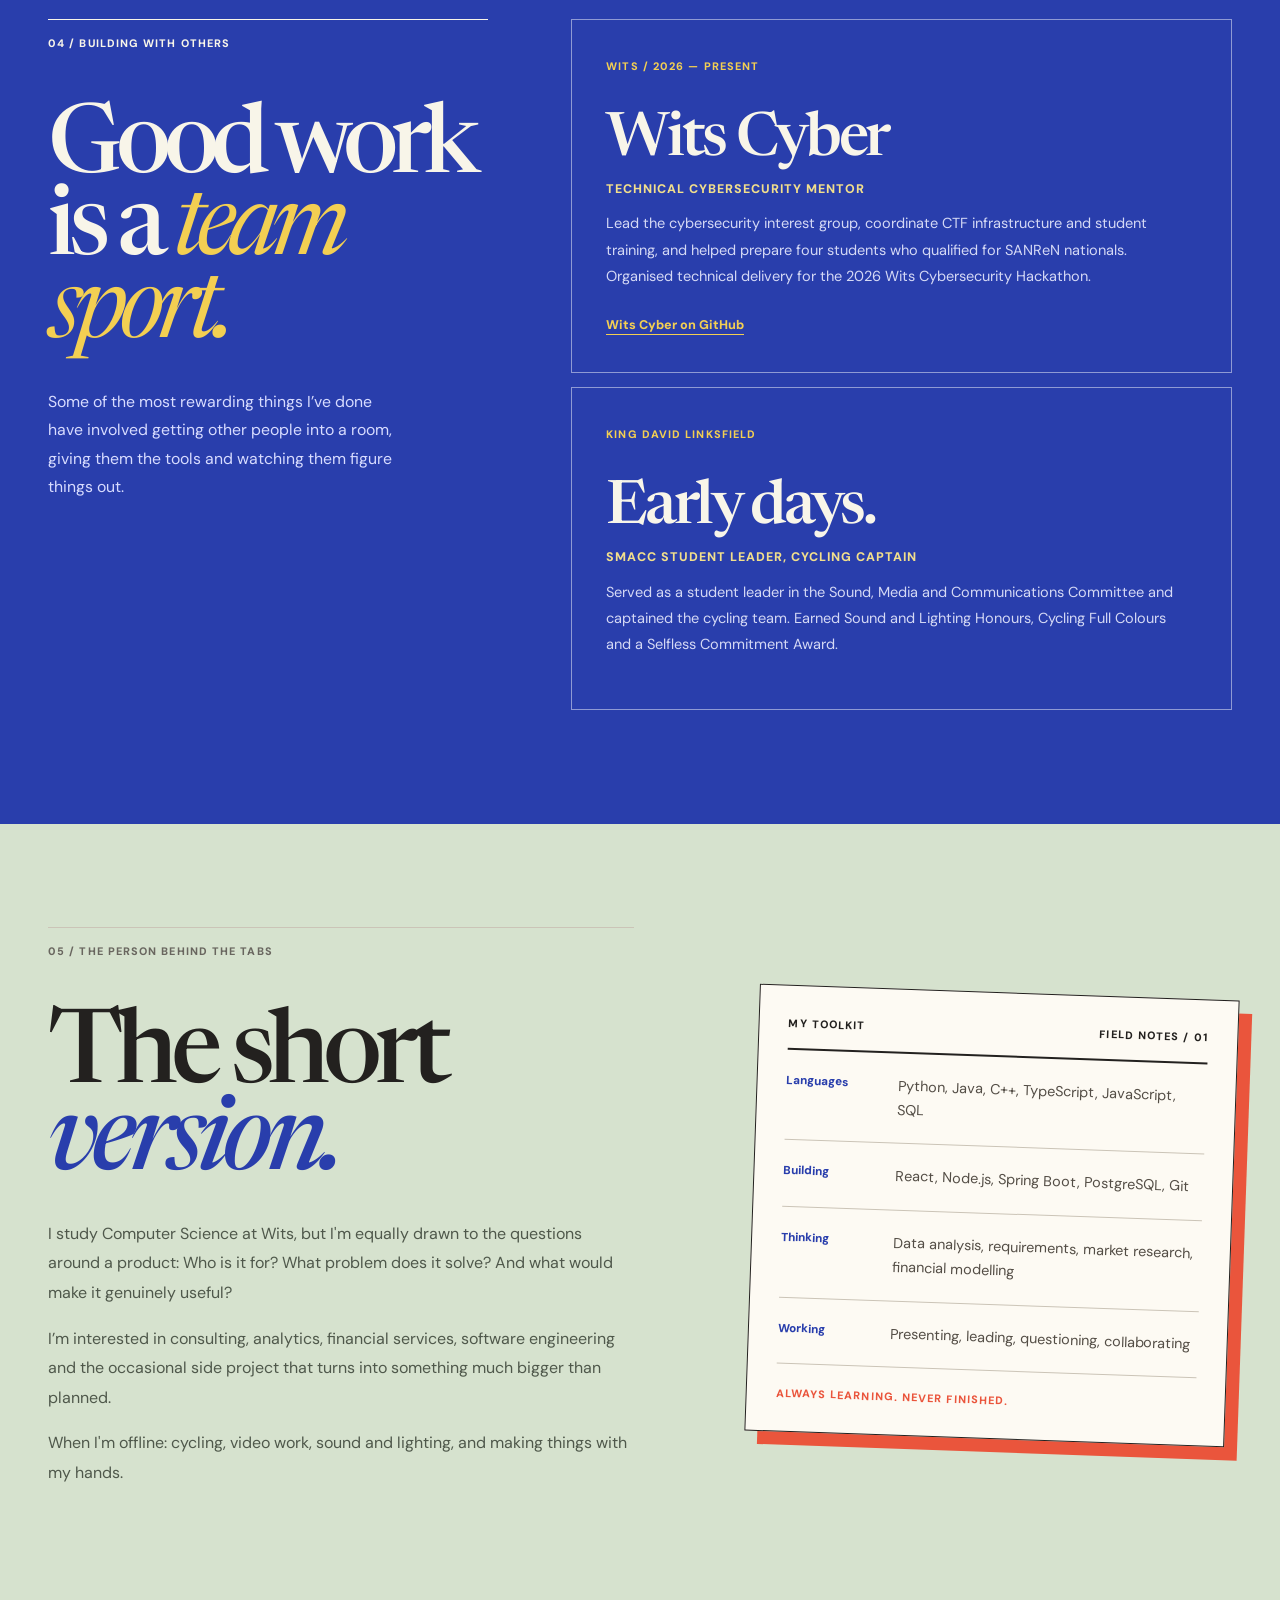
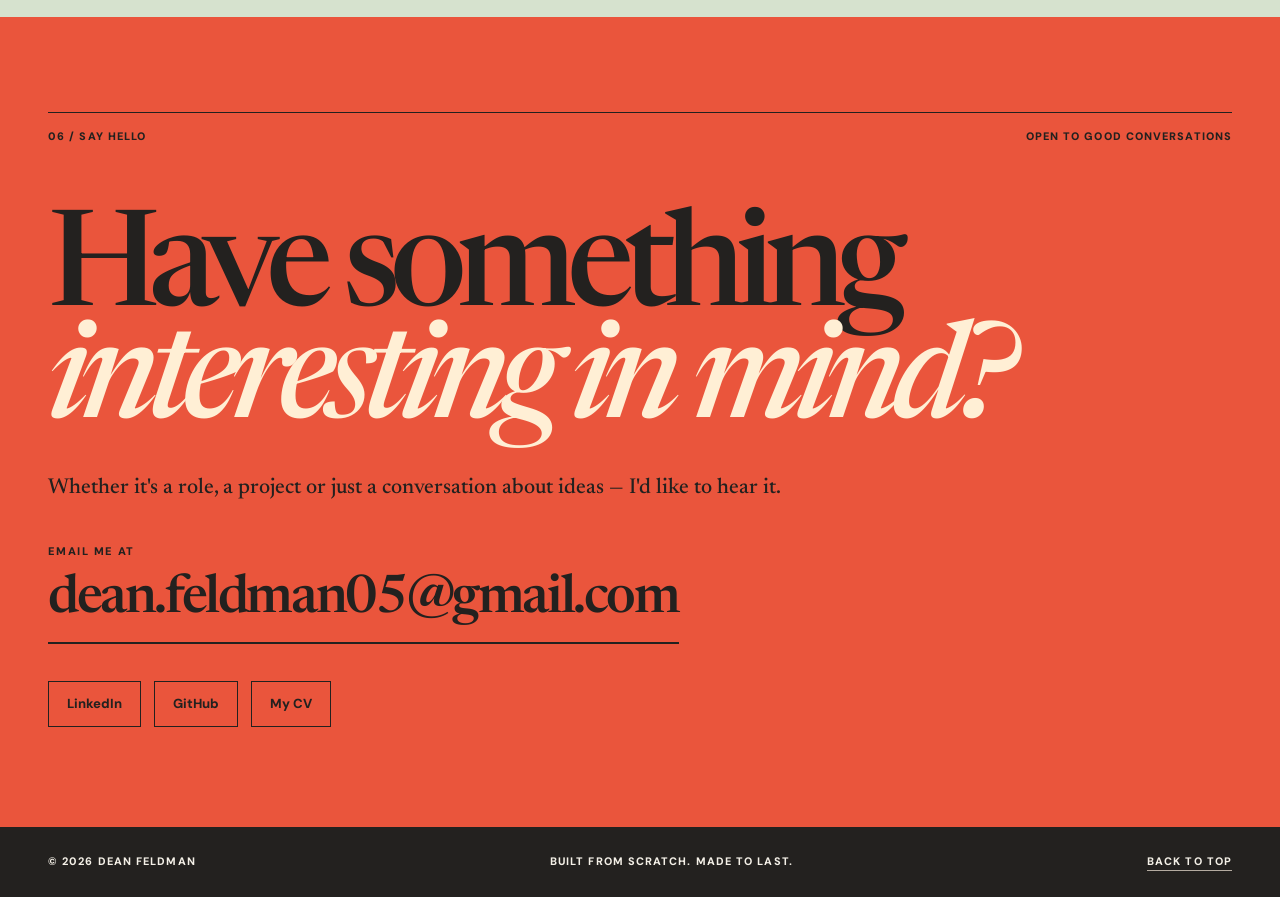
==== commit c89bf87f: "Strengthen Kearney case competition achievement wording" ====
--- a/index.html
+++ b/index.html
@@ -183,7 +183,7 @@
         <div class="awards">
           <article class="award award-bcg"><div class="award-top"><span>WINNER / 2025</span><span>01</span></div><div class="award-mark">BCG</div><h3>Grow@BCG</h3><p>Co-developed AfriGROW, a FinTech concept addressing the SMME funding gap through purchase order financing, mentorship and AI-powered reporting.</p></article>
           <article class="award award-pg"><div class="award-top"><span>WINNER / 2026</span><span>02</span></div><div class="award-mark">P&amp;G</div><h3>StandOut 2026</h3><p>Developed a data-driven 12-month SlowMag growth strategy with a team, bringing together consumer insights, financial modelling and commercial recommendations.</p></article>
-          <article class="award award-kearney"><div class="award-top"><span>3RD PLACE / OCT 2026</span><span>03</span></div><div class="award-mark">K</div><h3>Kearney Africa Super Case Competition</h3><p>Placed third in Kearney’s Super Case Competition, gaining firsthand insight into management consulting, structured case analysis and practical business problem-solving.</p></article>
+          <article class="award award-kearney"><div class="award-top"><span>3RD PLACE / OCT 2026</span><span>03</span></div><div class="award-mark">K</div><h3>Kearney Africa Super Case Competition</h3><p>Secured 3rd place in Kearney’s Africa Super Case Competition, putting structured thinking and strategic problem-solving to the test. The experience offered a valuable firsthand look at how consultants approach complex business challenges and turn analysis into clear direction.</p></article>
           <article class="award award-visa"><div class="award-top"><span>FINALIST / 2026</span><span>04</span></div><div class="award-mark">VISA</div><h3>Visa Case Competition</h3><p>Researched the credit card market and proposed a customer value proposition grounded in a digital-first strategy.</p></article>
           <article class="award award-sanren"><div class="award-top"><span>NATIONAL FINALIST / 2025</span><span>05</span></div><div class="award-mark">CTF</div><h3>SANReN Cyber Security Challenge</h3><p>National finals participant. Part of the first team to complete the Orange Cyberdefense API Challenge; placed second individually in lock-picking.</p></article>
         </div>
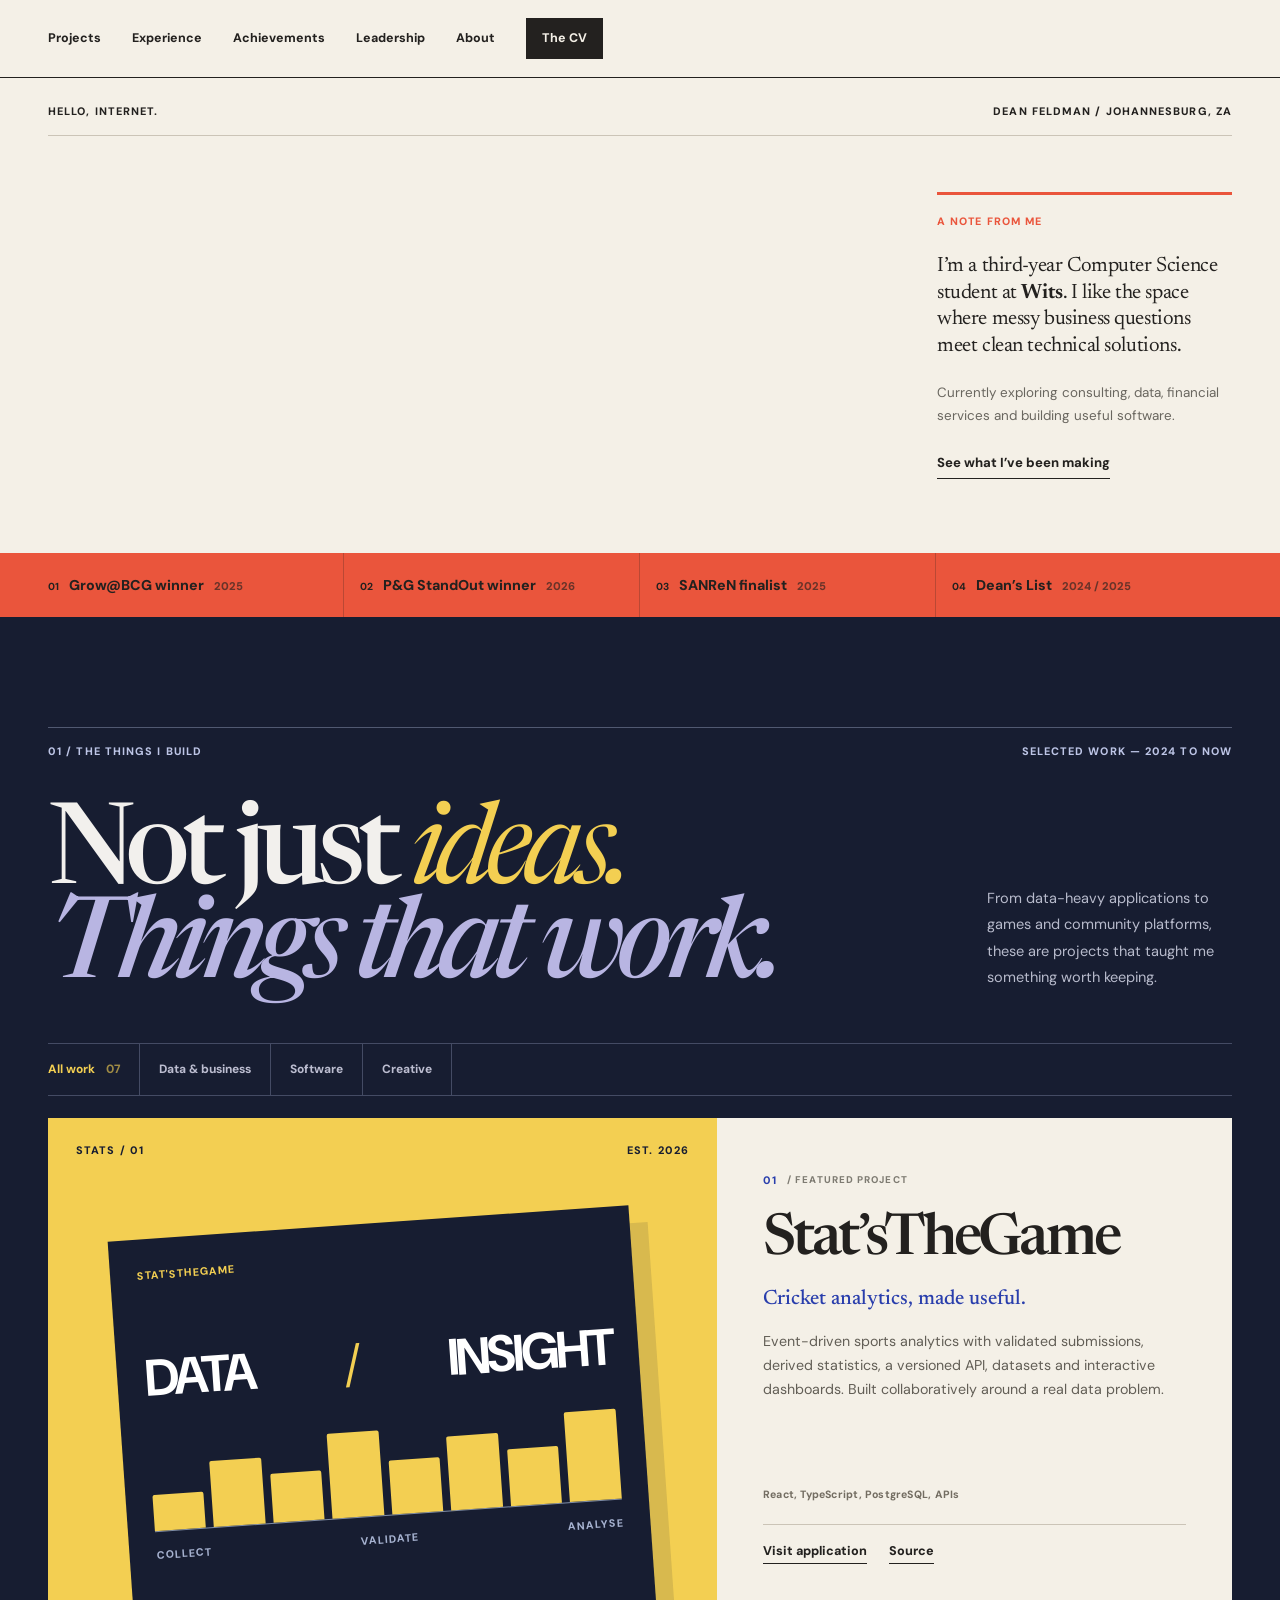
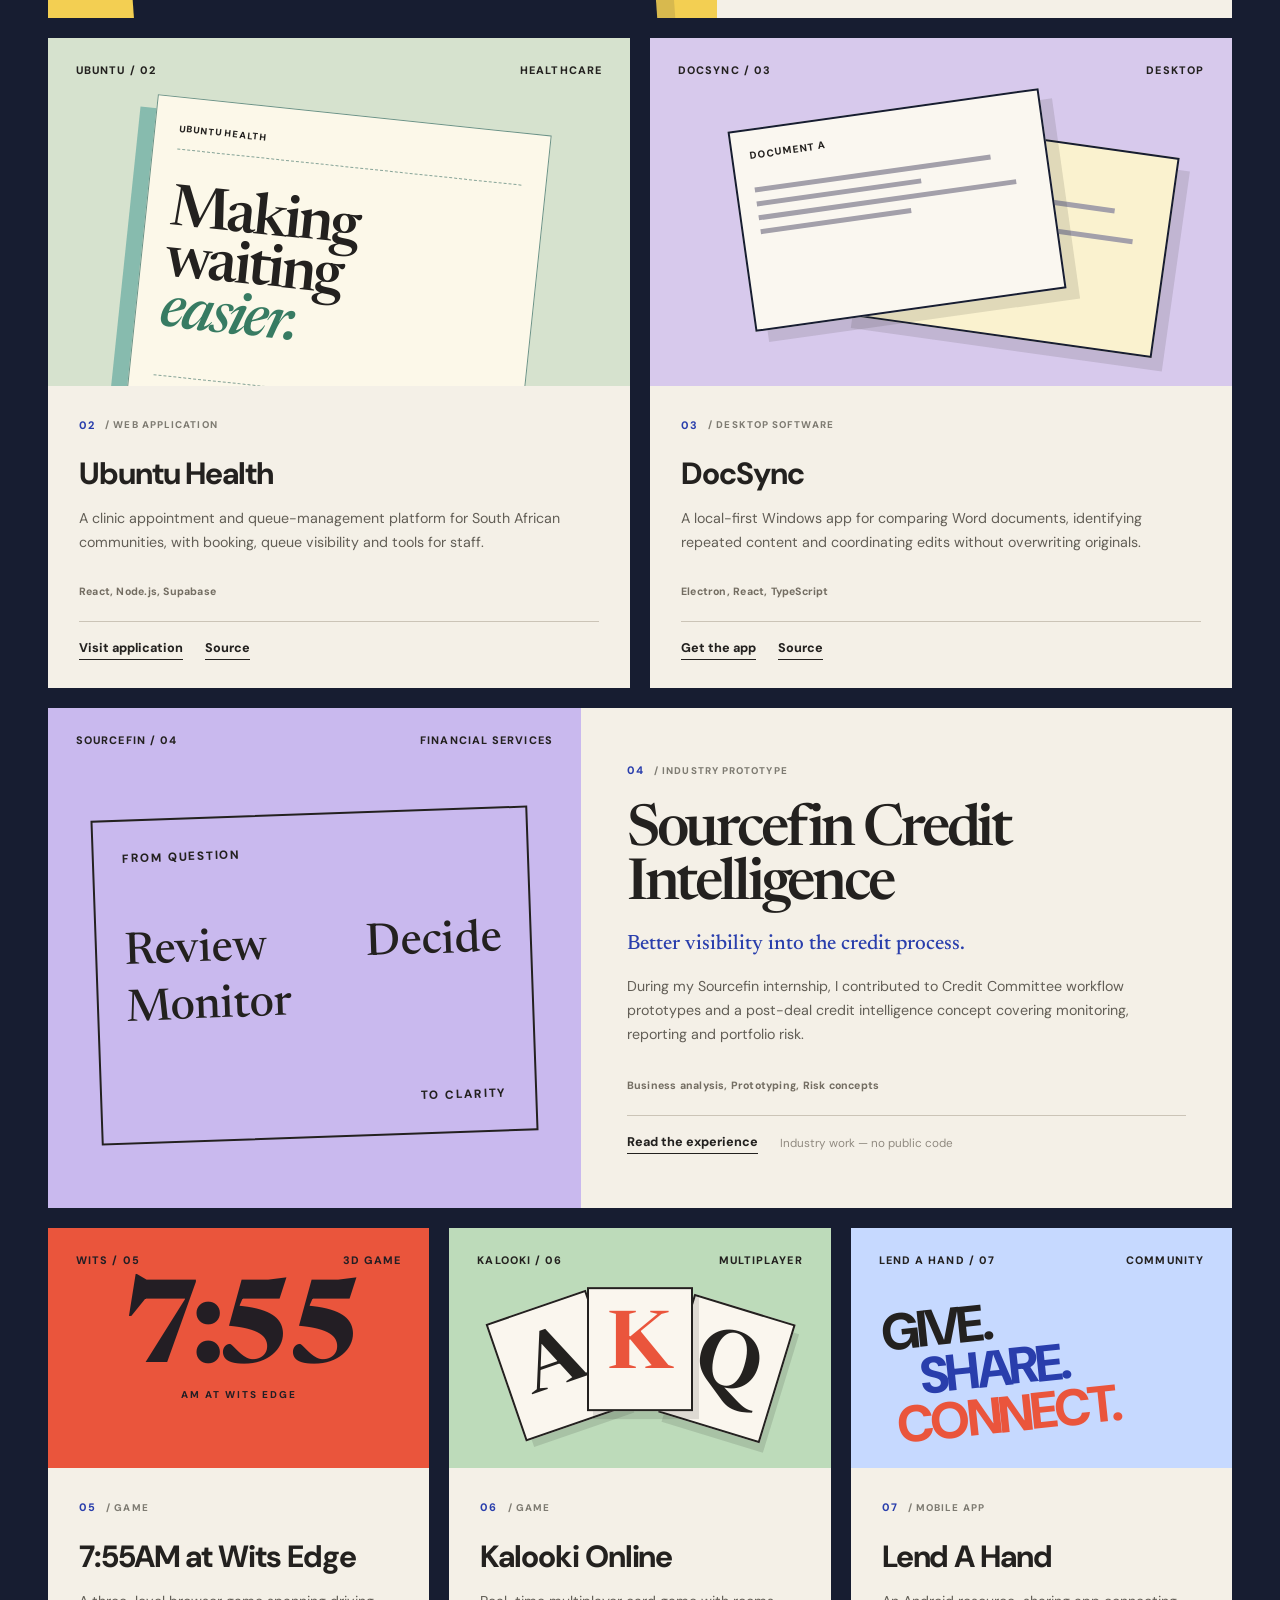
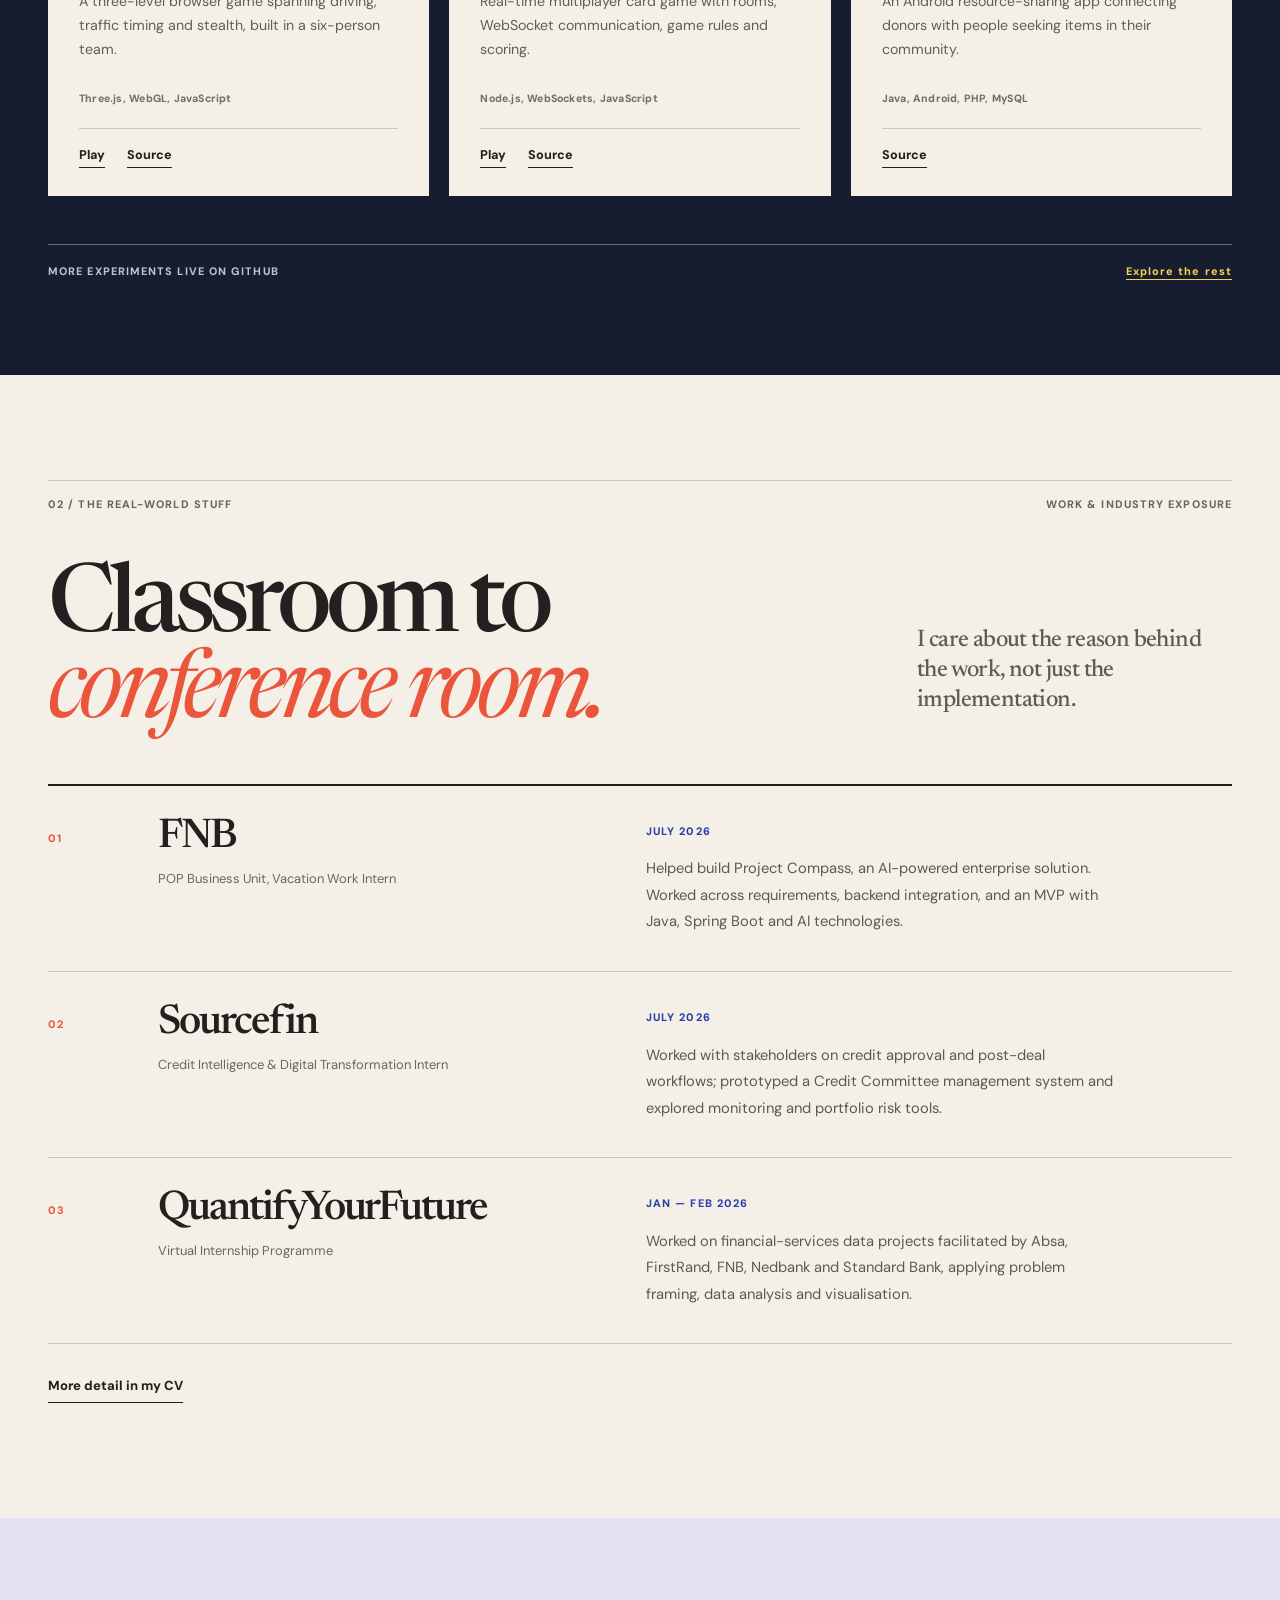
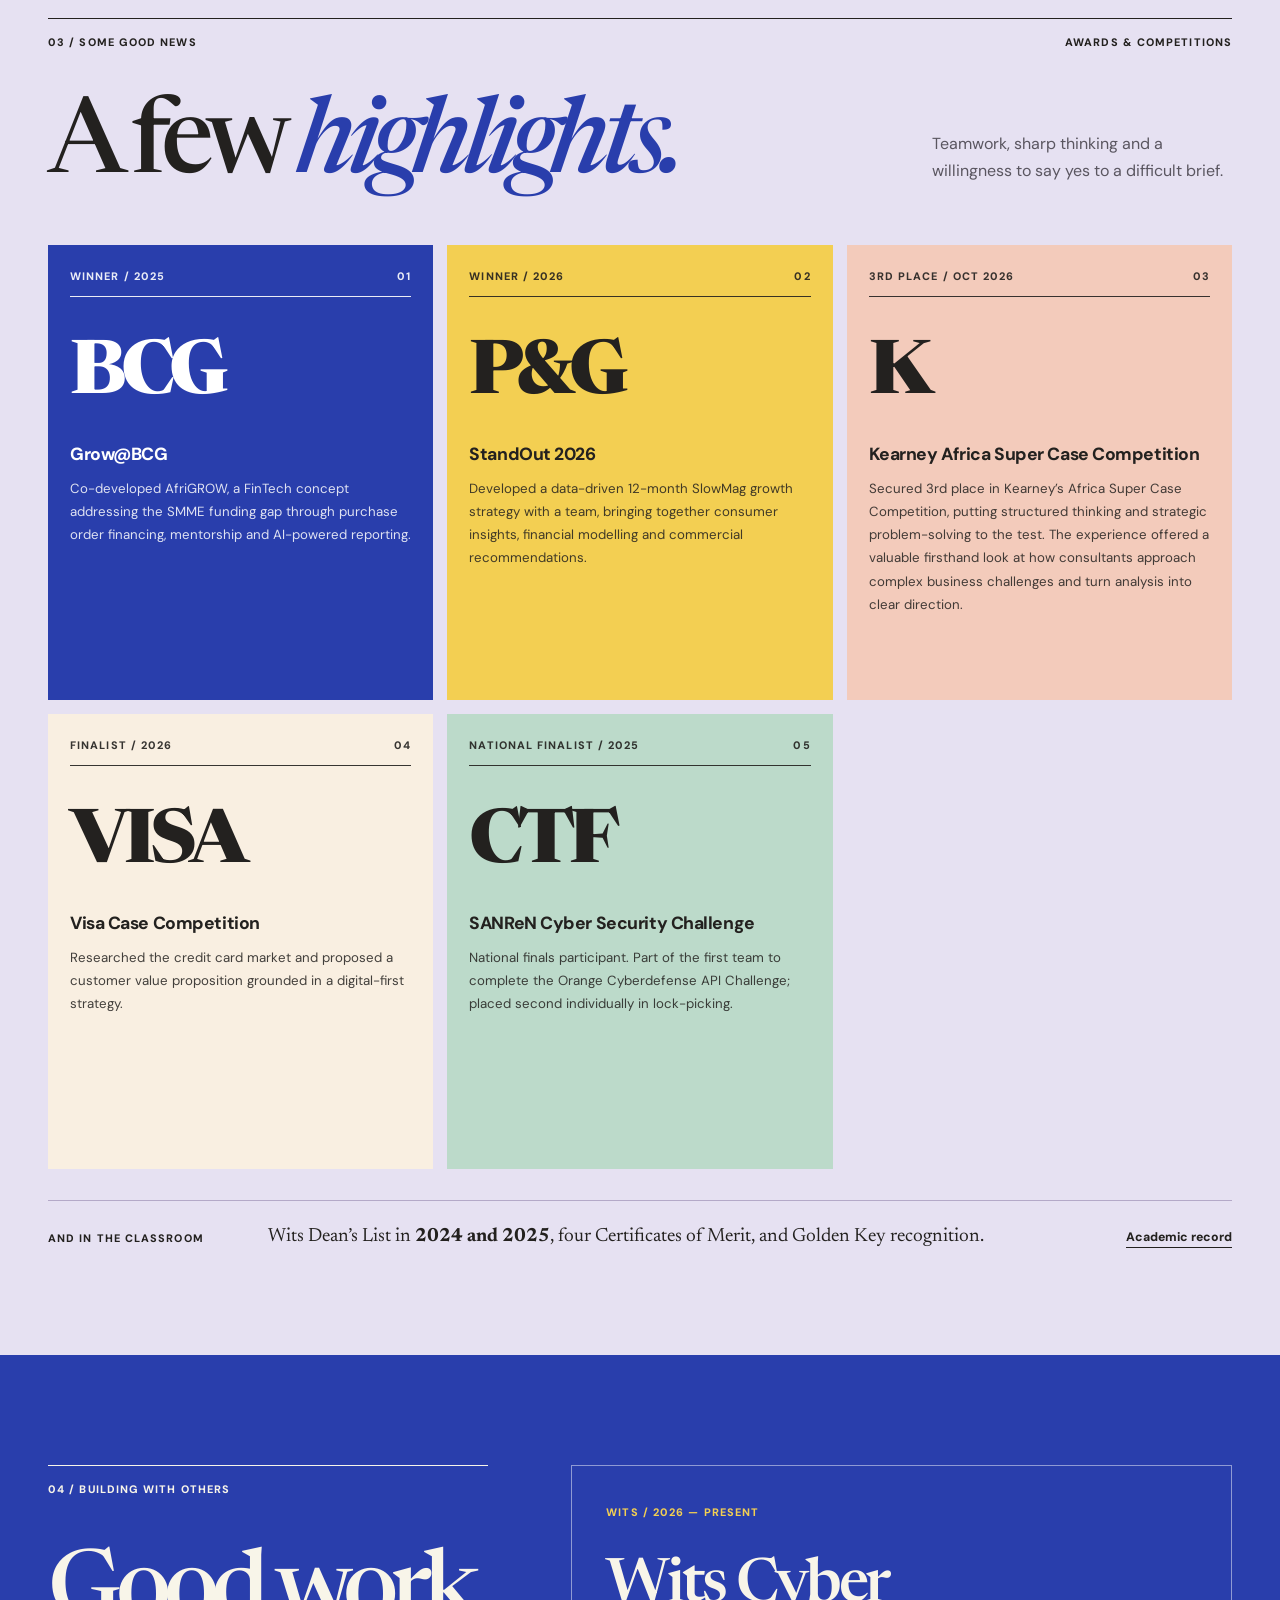
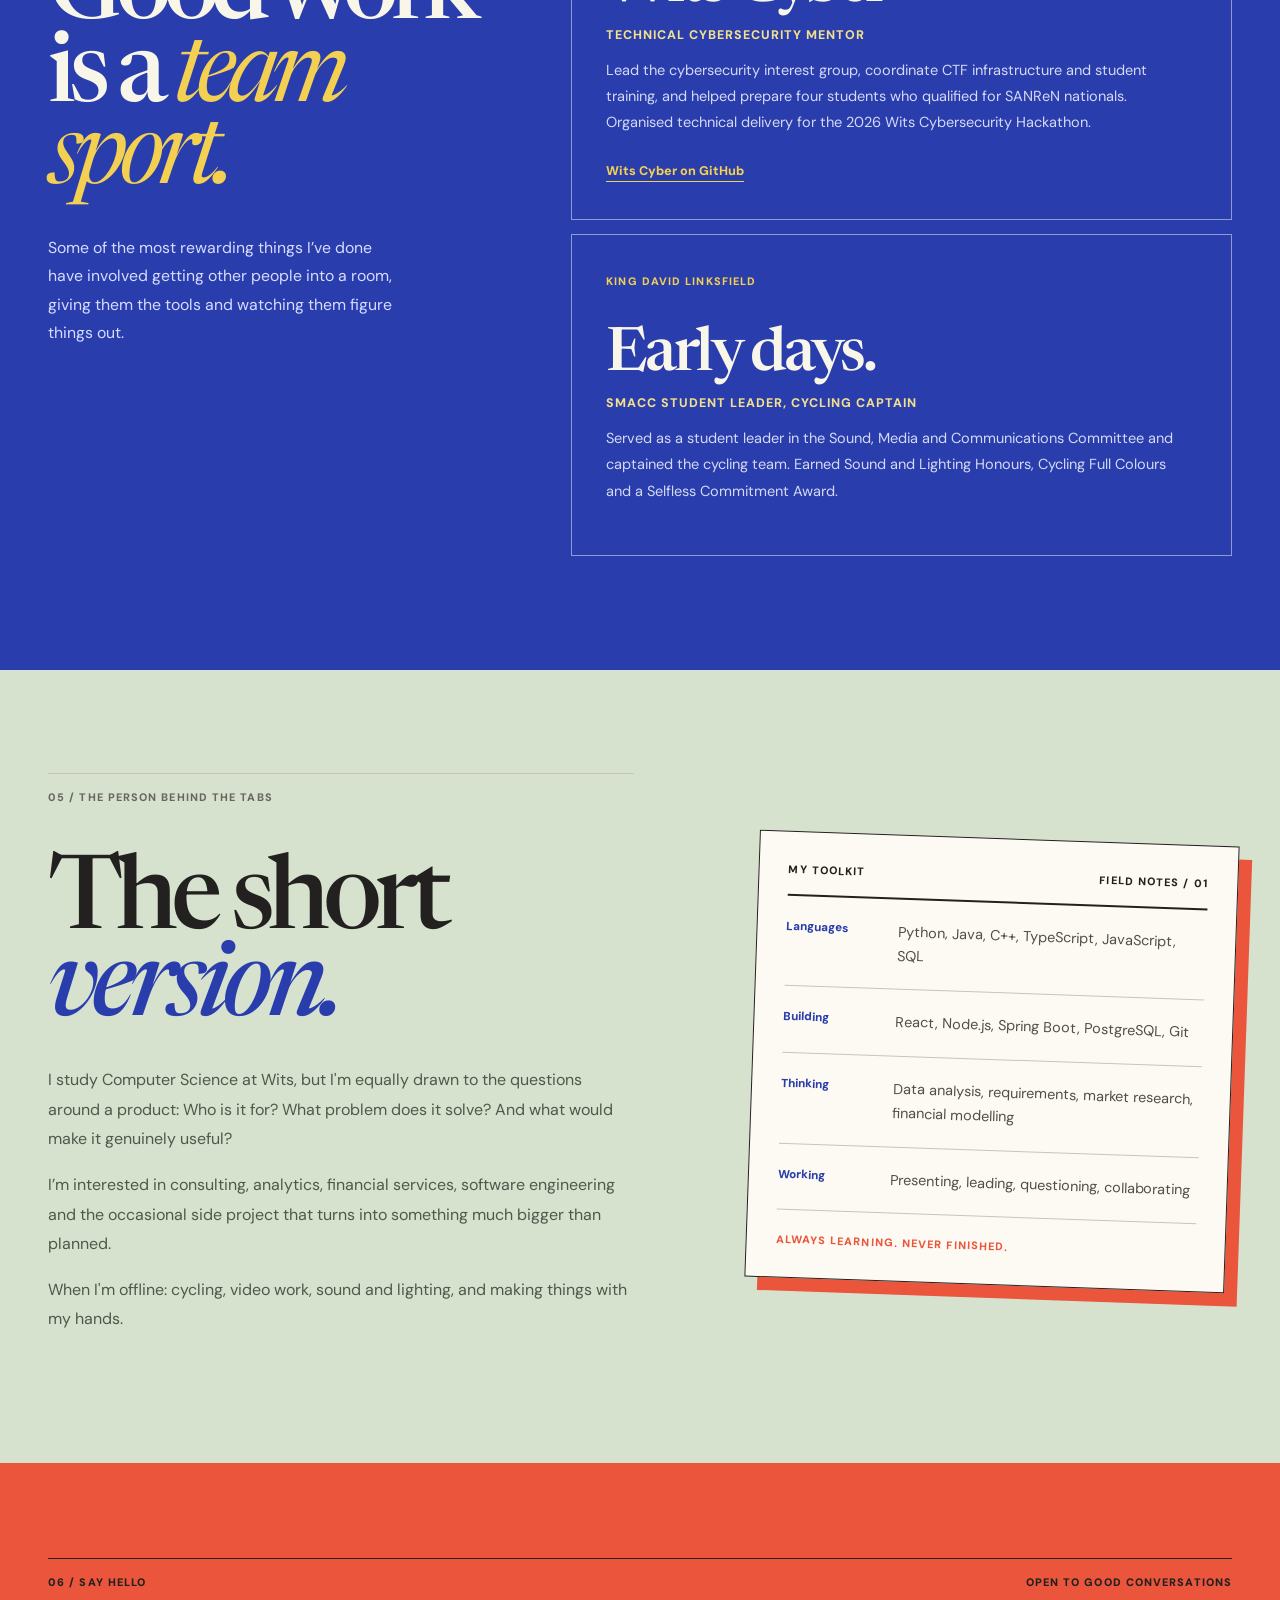
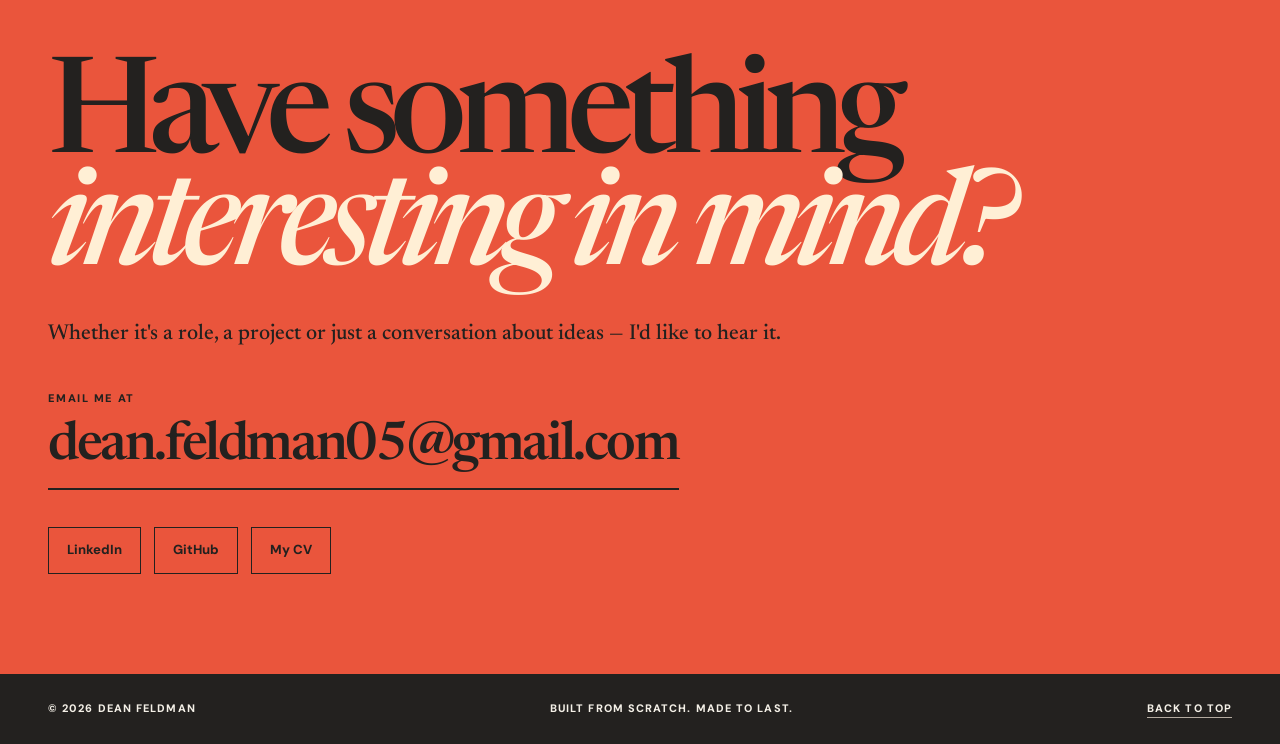
==== commit 767d8b63: "Comment out logo and hero title elements Commented out the site logo and hero title in index.html." ====
--- a/index.html
+++ b/index.html
@@ -22,7 +22,7 @@
   <a class="skip-link" href="#main">Skip to content</a>
   <header class="site-header" id="top">
     <div class="wrap header-inner">
-      <a class="site-logo" href="#top" aria-label="Dean Feldman — home">DF<span class="logo-caption">PORTFOLIO / 2026</span></a>
+      <!-- <a class="site-logo" href="#top" aria-label="Dean Feldman — home">DF<span class="logo-caption">PORTFOLIO / 2026</span></a> -->
       <button type="button" class="menu-toggle" aria-controls="site-nav" aria-expanded="false" aria-label="Open navigation"><span></span><span></span></button>
       <nav class="site-nav" id="site-nav" aria-label="Main navigation">
         <a href="#work">Projects</a><a href="#experience">Experience</a><a href="#recognition">Achievements</a><a href="#leadership">Leadership</a><a href="#about">About</a>
@@ -35,7 +35,7 @@
       <div class="hero-topline"><span>HELLO, INTERNET.</span><span>DEAN FELDMAN / JOHANNESBURG, ZA</span></div>
       <div class="hero-headline">
         <div class="hero-heading-area">
-          <h1 id="hero-title">Curious<br>by <em>nature.</em><br><span class="scribble">Technical</span><br>by choice</h1>
+          <!-- <h1 id="hero-title">Curious<br>by <em>nature.</em><br><span class="scribble">Technical</span><br>by choice</h1> -->
         </div>
         <aside class="hero-note">
           <div class="note-top"><span>A NOTE FROM ME</span></div>
@@ -218,4 +218,4 @@
   </main>
   <footer class="footer"><div class="wrap footer-inner"><span>© <span id="year">2026</span> DEAN FELDMAN</span><span>BUILT FROM SCRATCH. MADE TO LAST.</span><a href="#top">BACK TO TOP</a></div></footer>
 </body>
-</html>+</html>
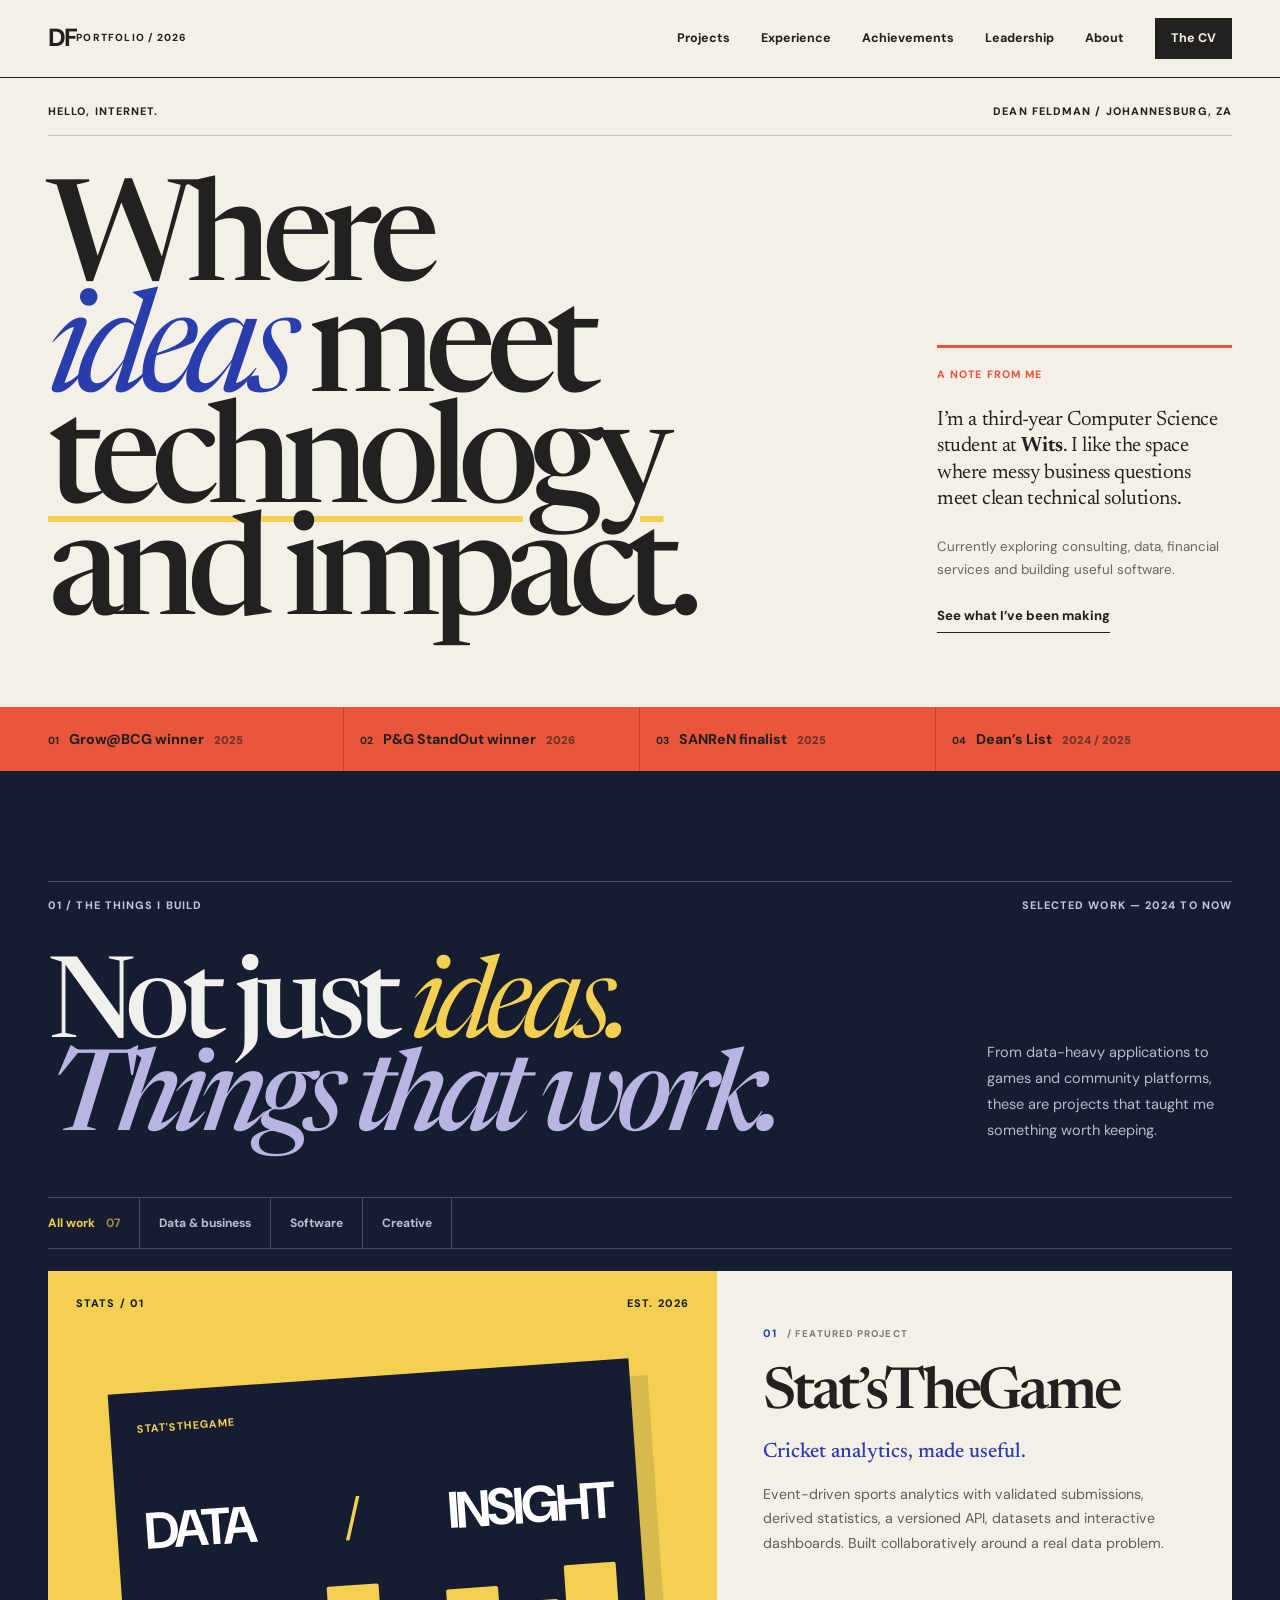
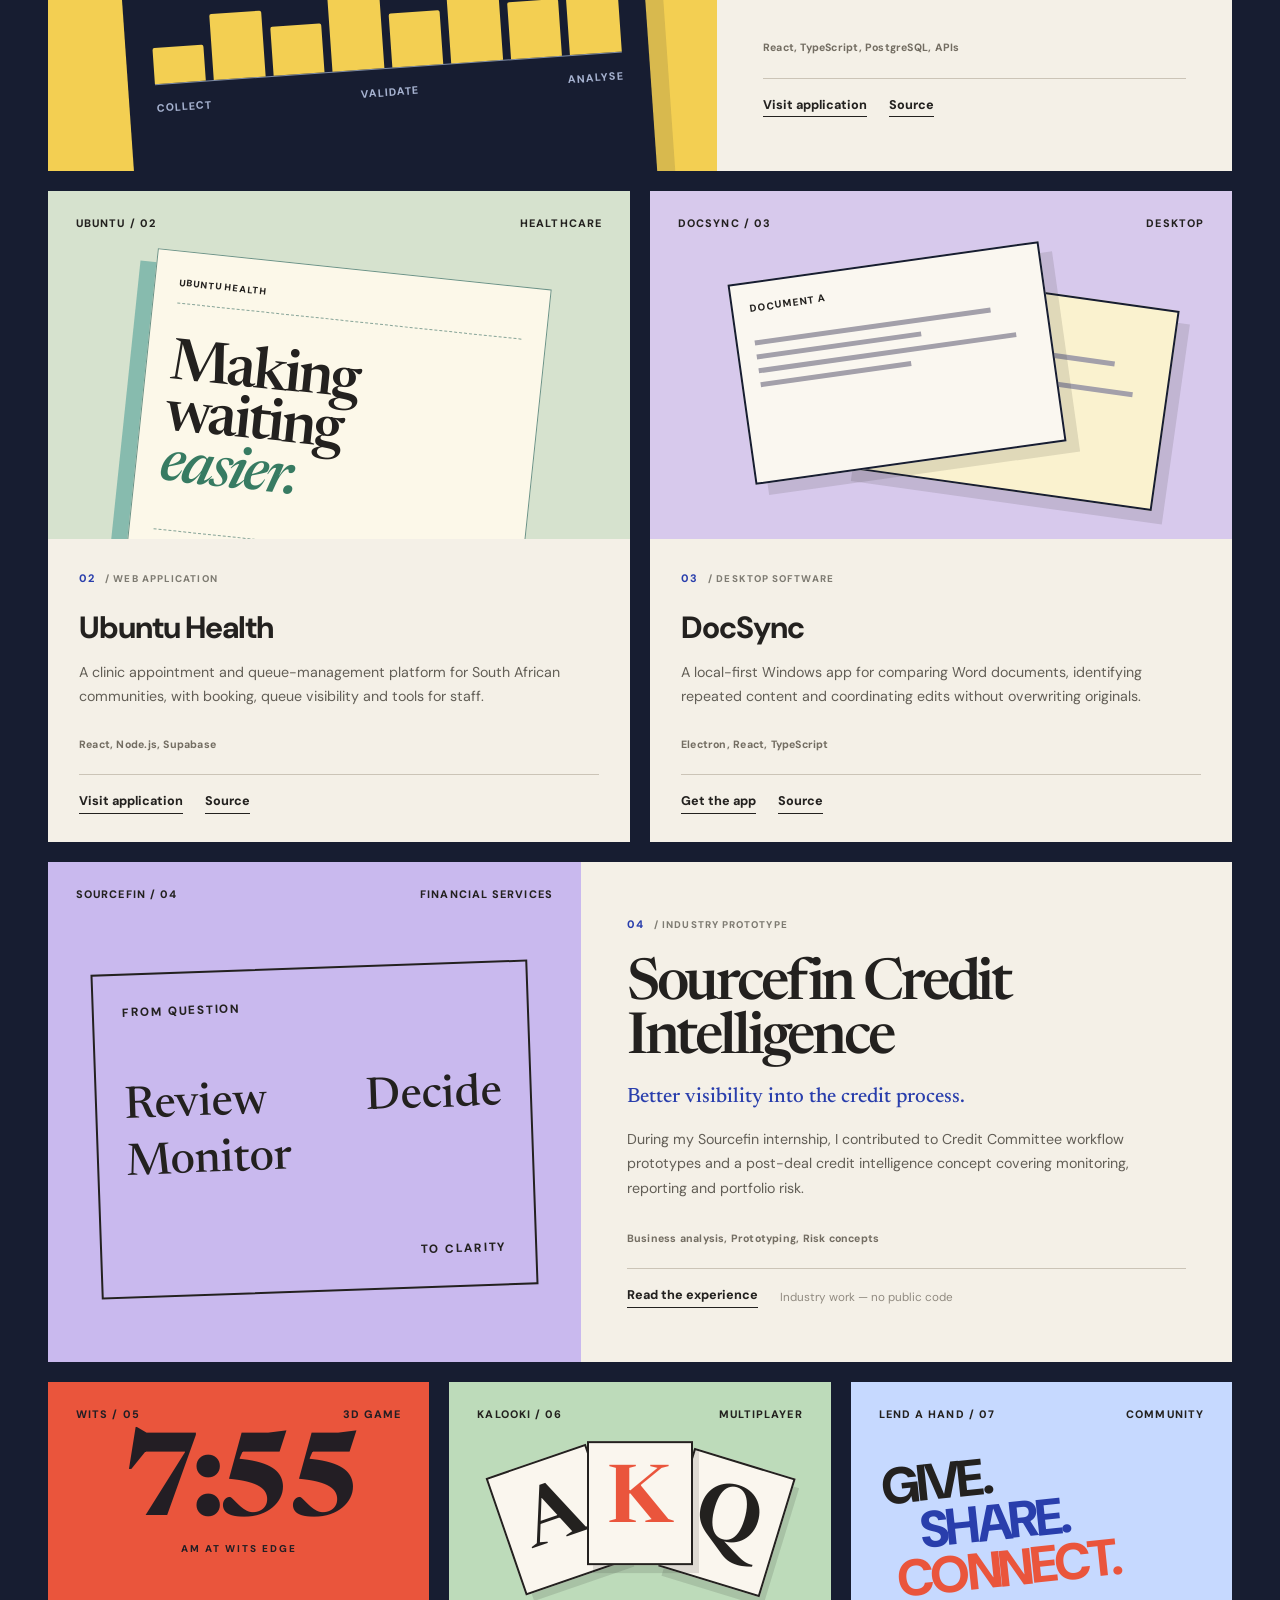
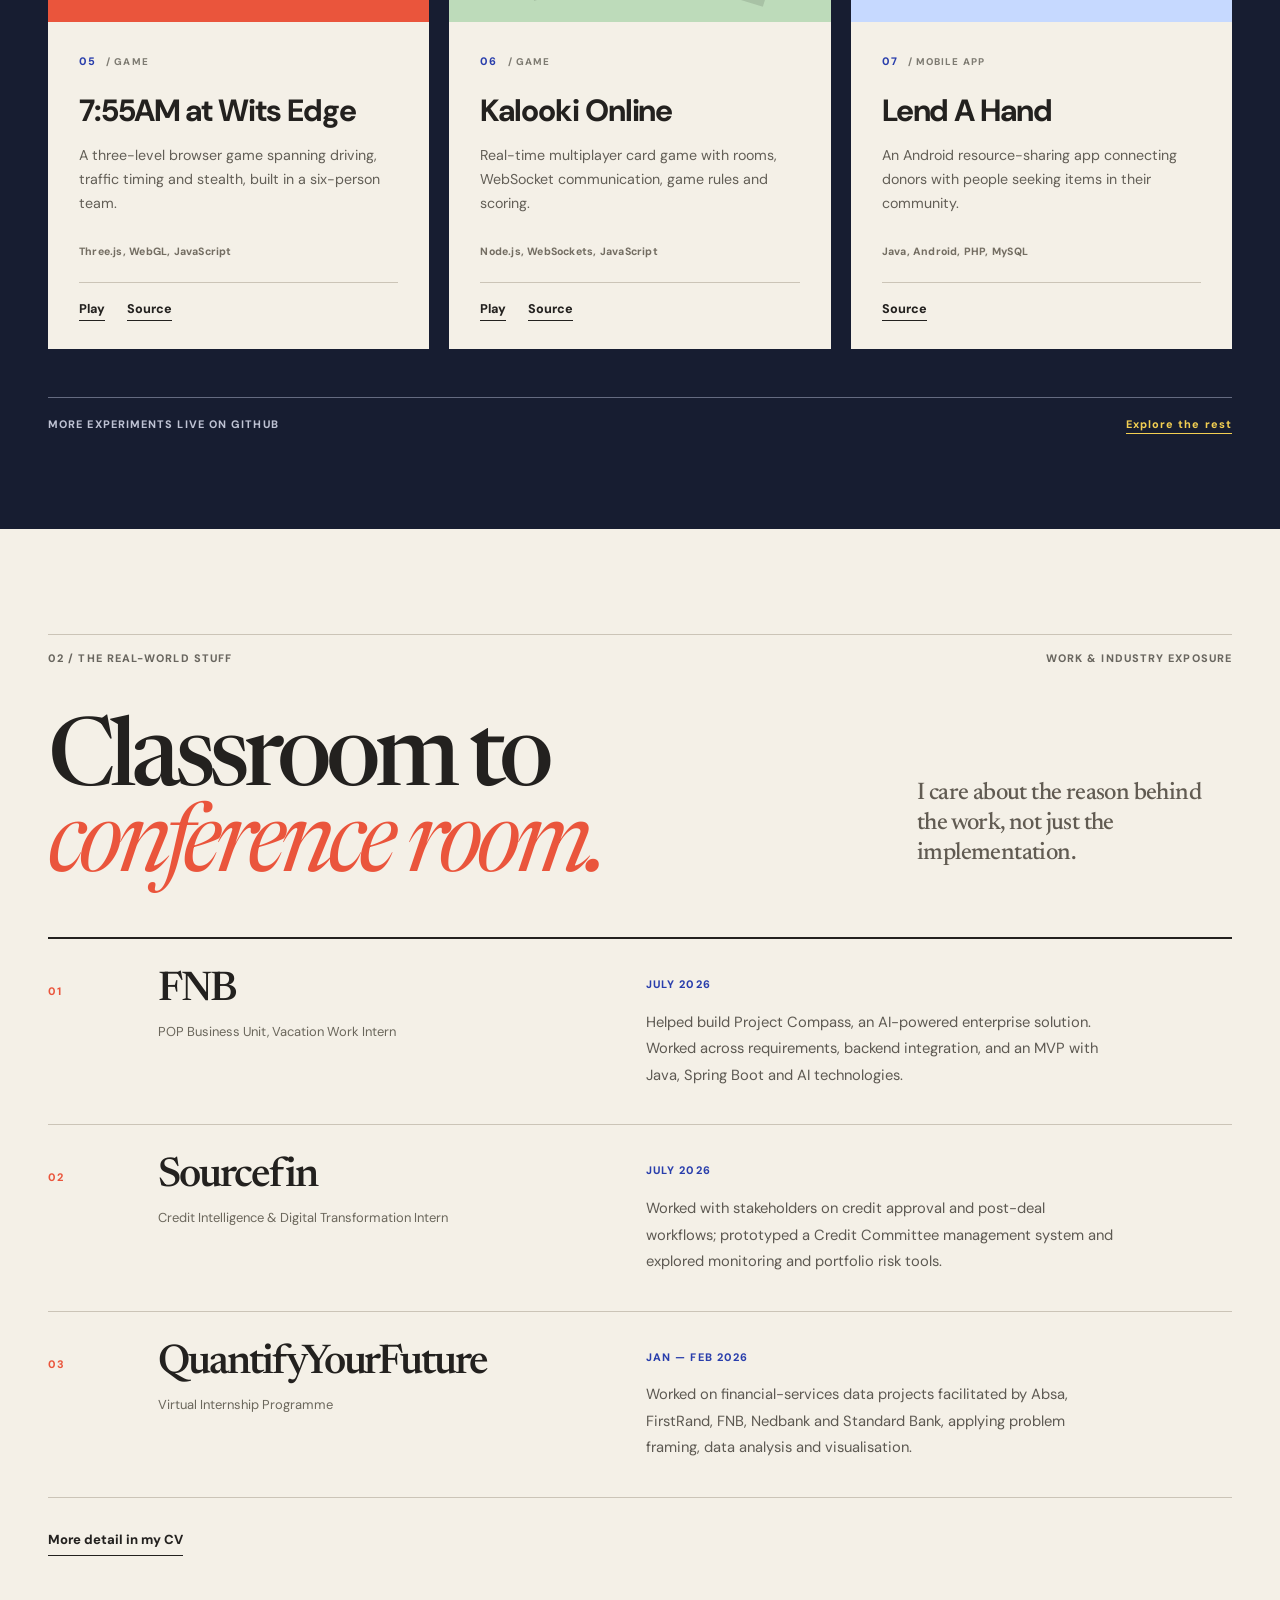
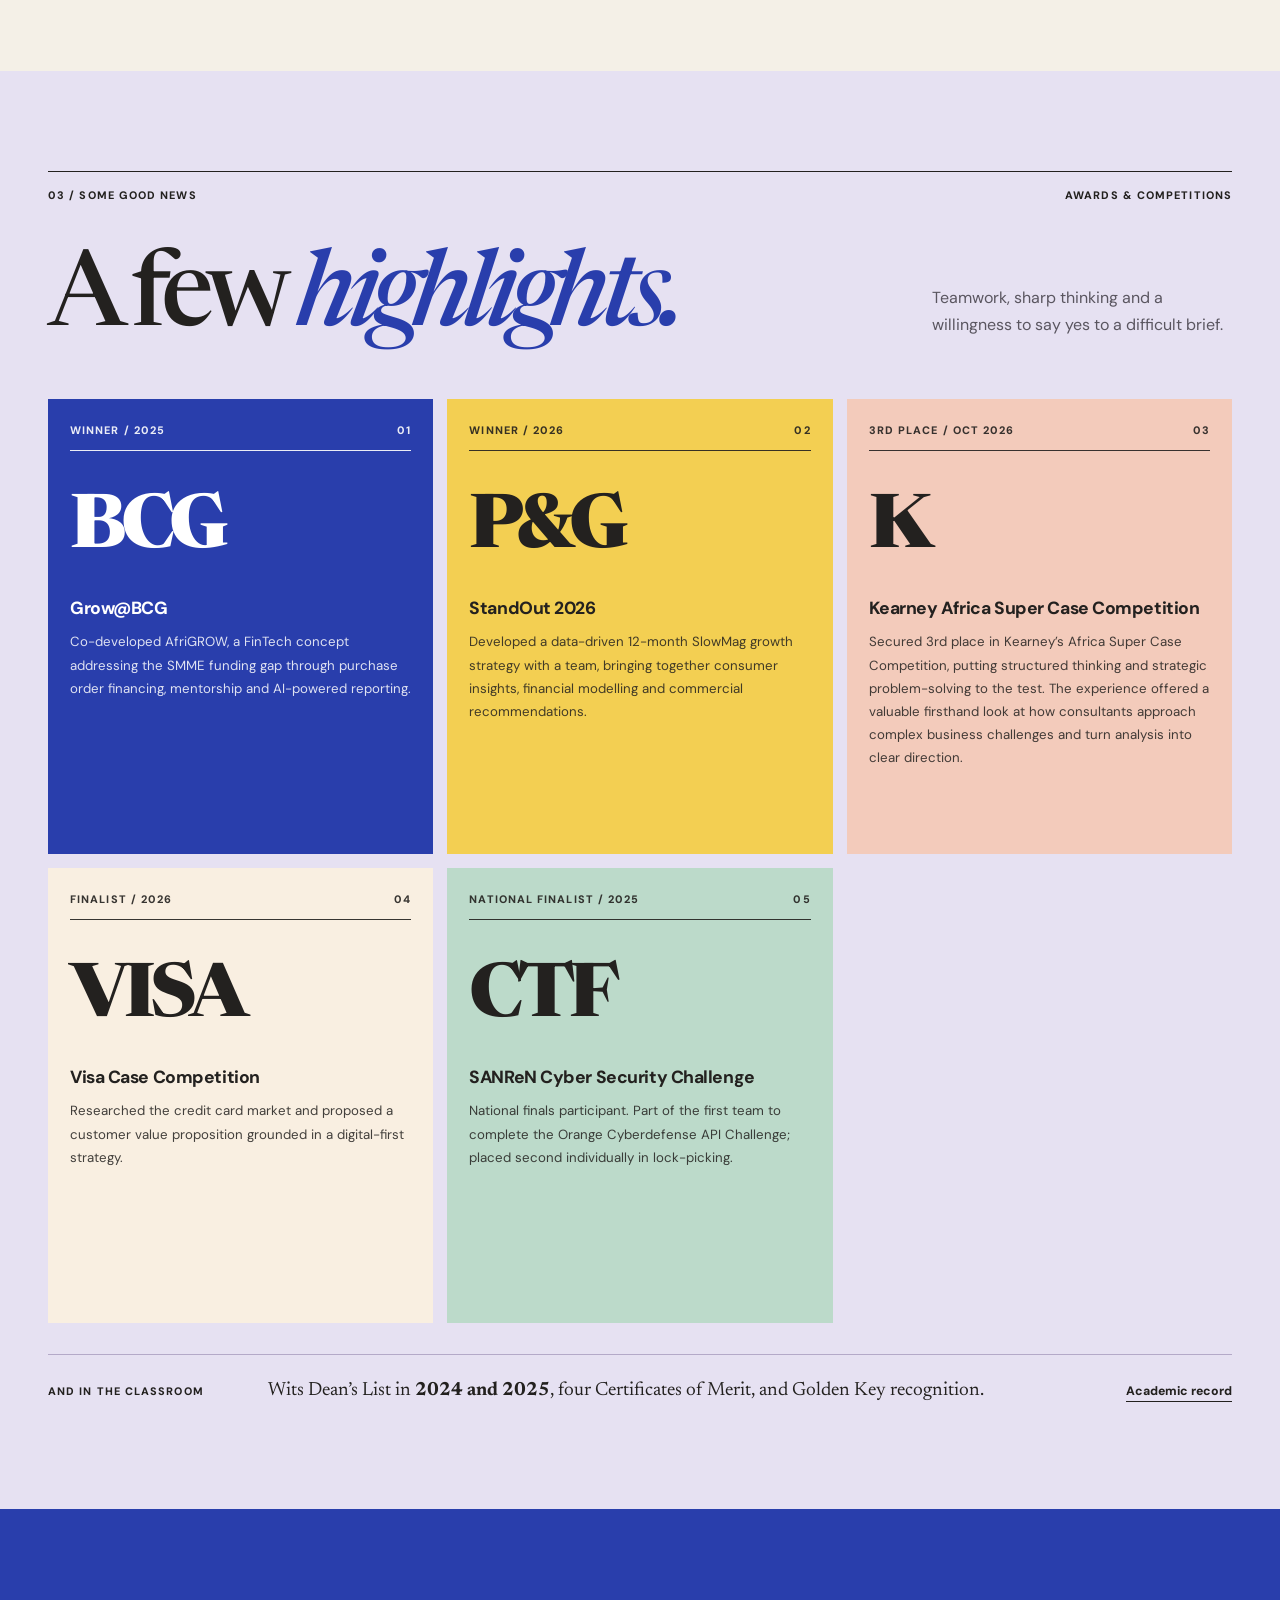
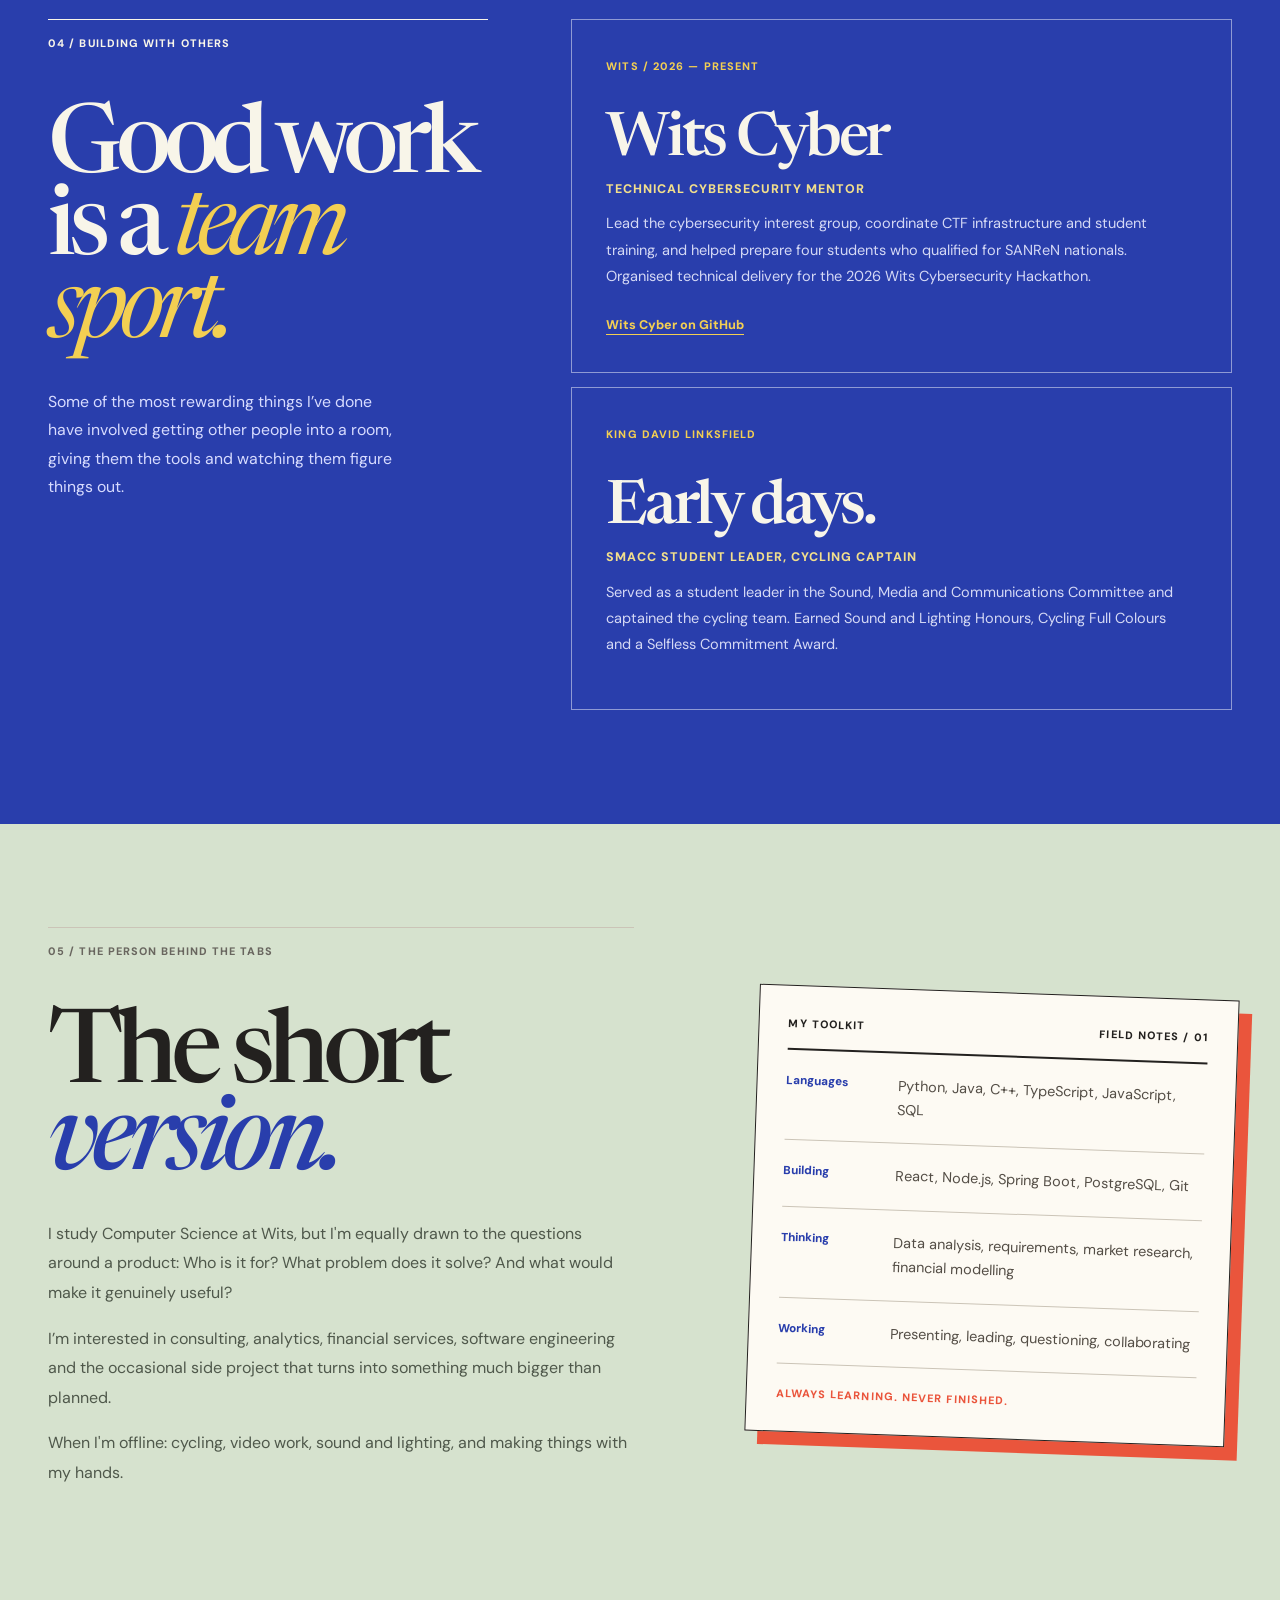
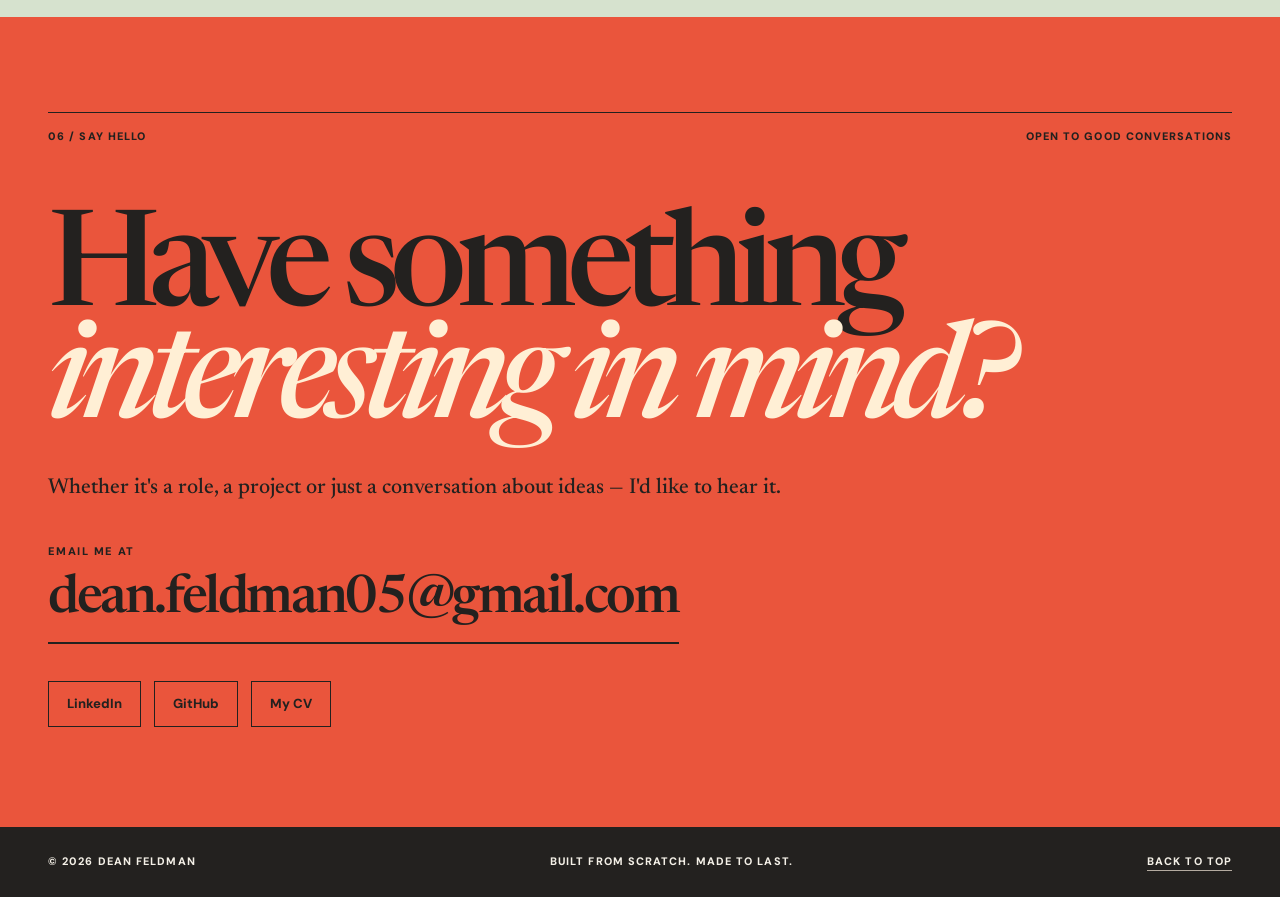
==== commit 373d7a32: "Update index.html" ====
--- a/index.html
+++ b/index.html
@@ -22,7 +22,7 @@
   <a class="skip-link" href="#main">Skip to content</a>
   <header class="site-header" id="top">
     <div class="wrap header-inner">
-      <!-- <a class="site-logo" href="#top" aria-label="Dean Feldman — home">DF<span class="logo-caption">PORTFOLIO / 2026</span></a> -->
+      <a class="site-logo" href="#top" aria-label="Dean Feldman — home">DF<span class="logo-caption">PORTFOLIO / 2026</span></a>
       <button type="button" class="menu-toggle" aria-controls="site-nav" aria-expanded="false" aria-label="Open navigation"><span></span><span></span></button>
       <nav class="site-nav" id="site-nav" aria-label="Main navigation">
         <a href="#work">Projects</a><a href="#experience">Experience</a><a href="#recognition">Achievements</a><a href="#leadership">Leadership</a><a href="#about">About</a>
@@ -36,6 +36,7 @@
       <div class="hero-headline">
         <div class="hero-heading-area">
           <!-- <h1 id="hero-title">Curious<br>by <em>nature.</em><br><span class="scribble">Technical</span><br>by choice</h1> -->
+          <h1 id="hero-title">Where<br><em>ideas</em> meet<br><span class="scribble">technology</span><br>and impact.</h1>
         </div>
         <aside class="hero-note">
           <div class="note-top"><span>A NOTE FROM ME</span></div>
